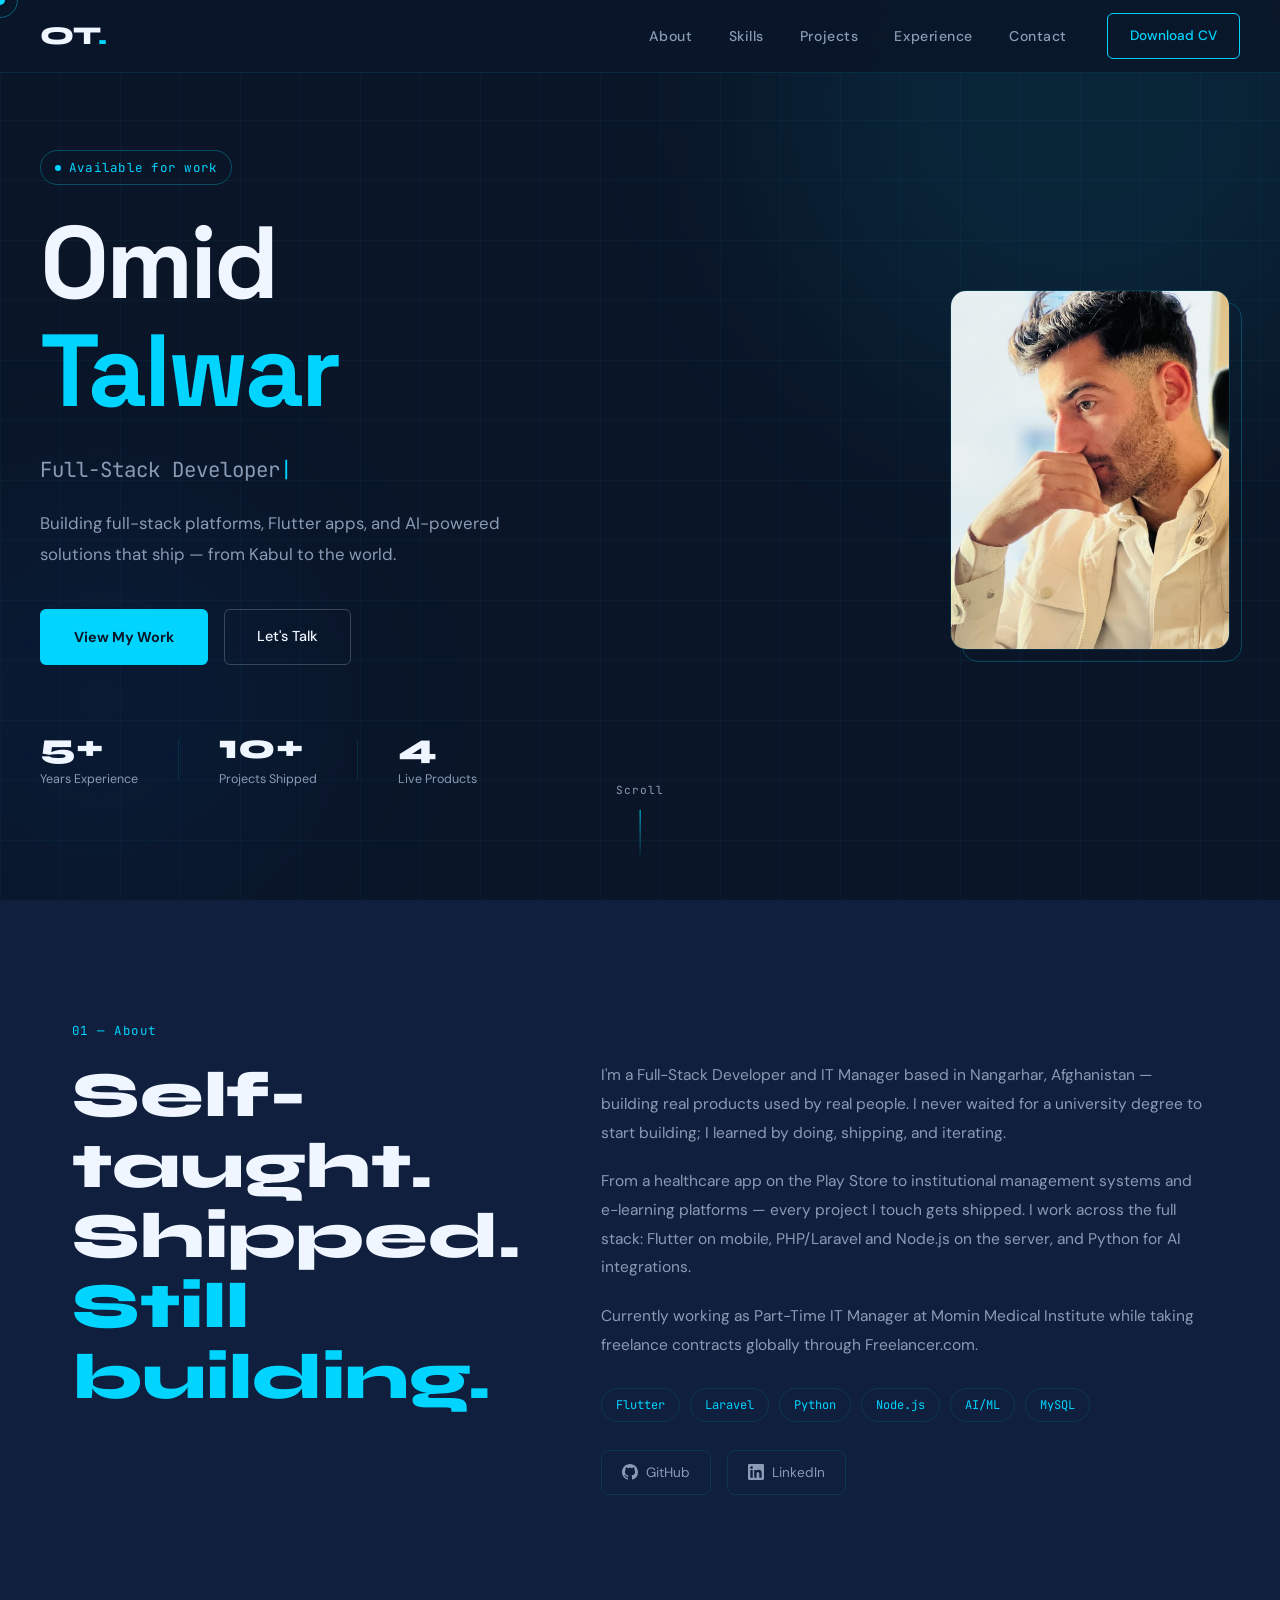
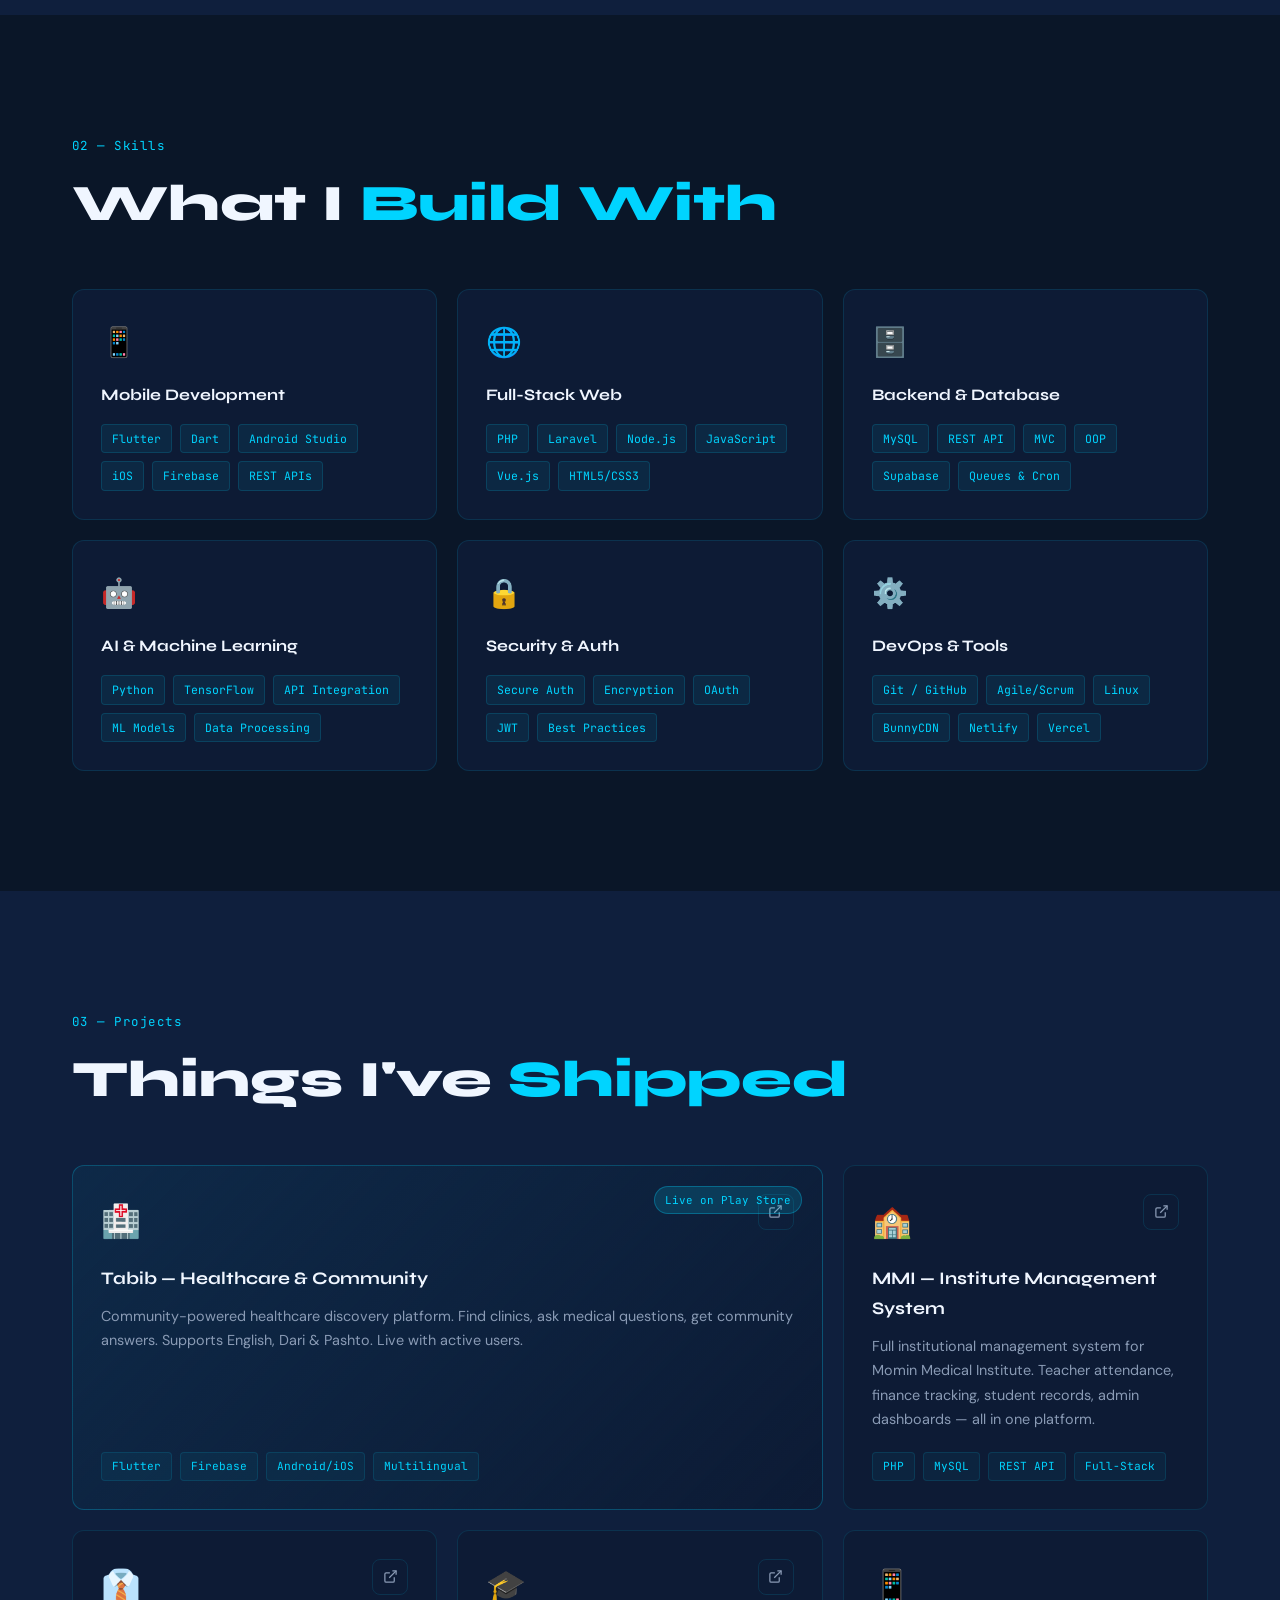
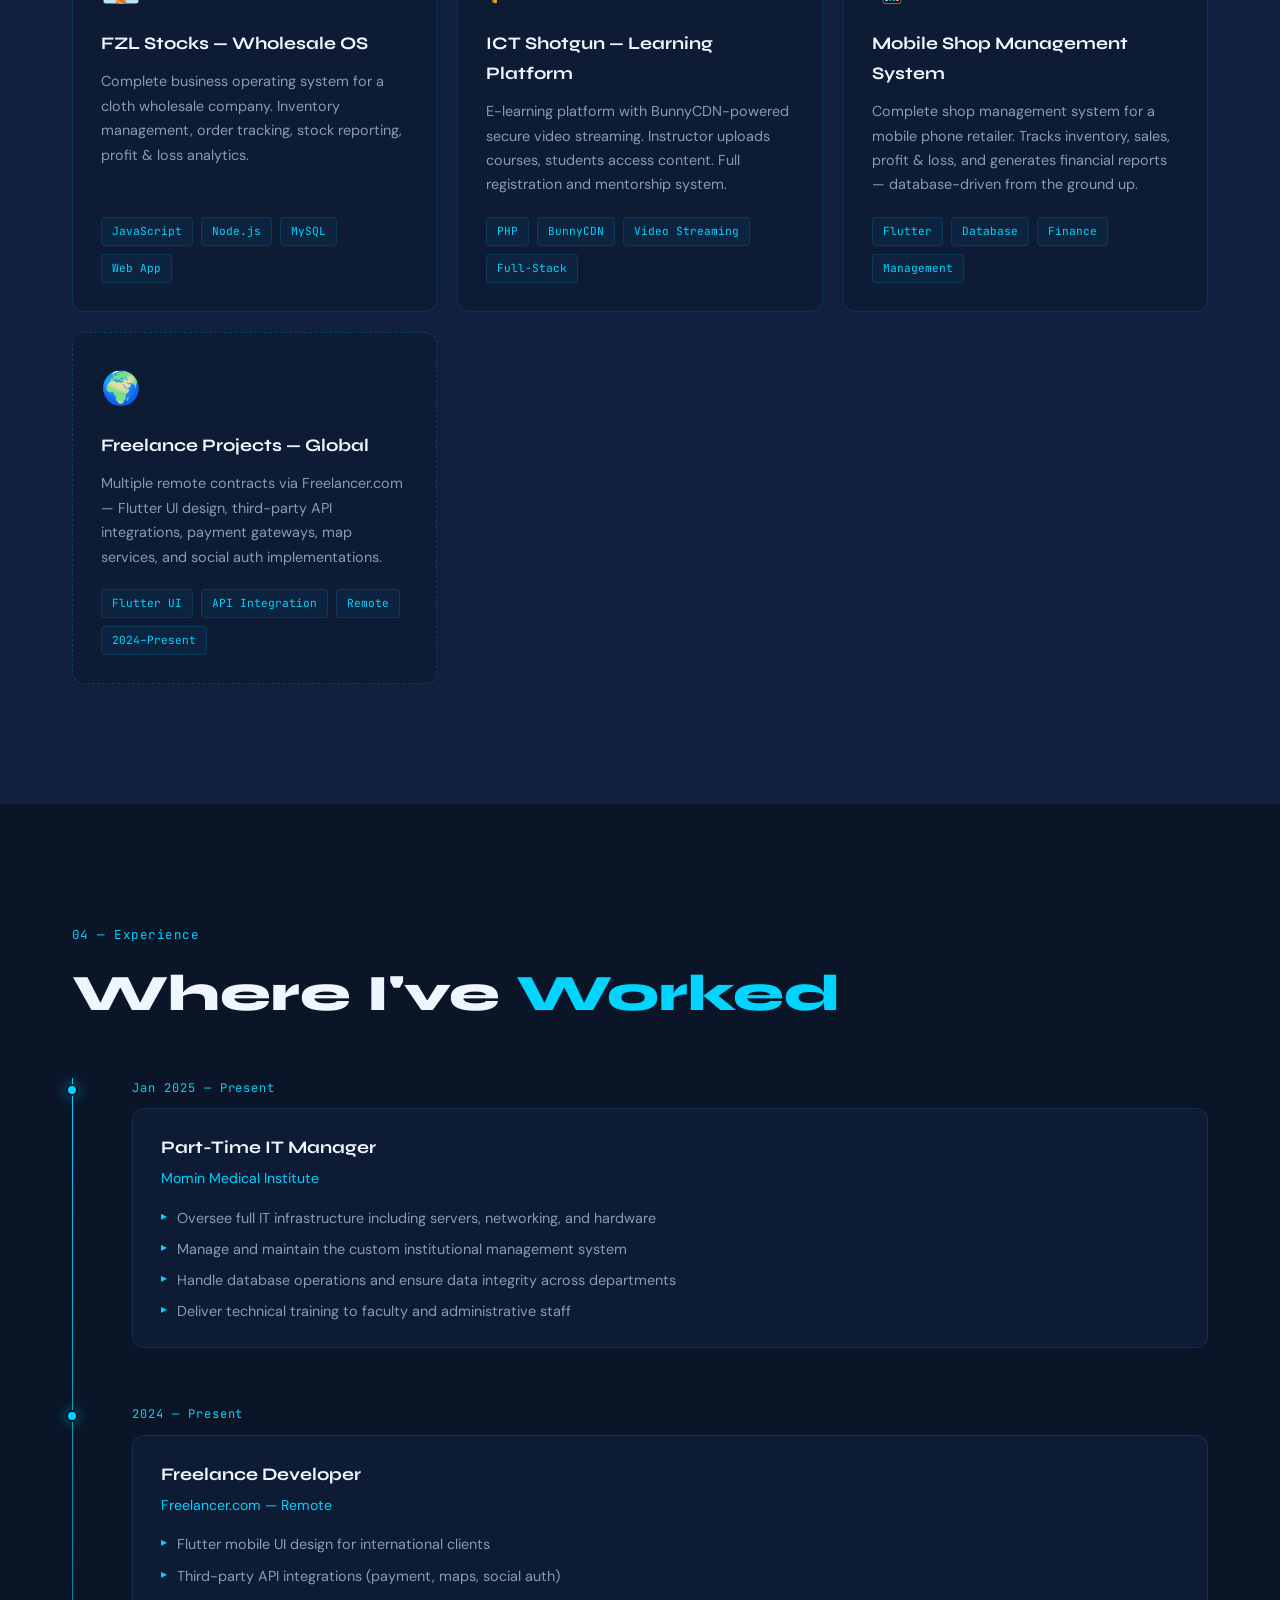
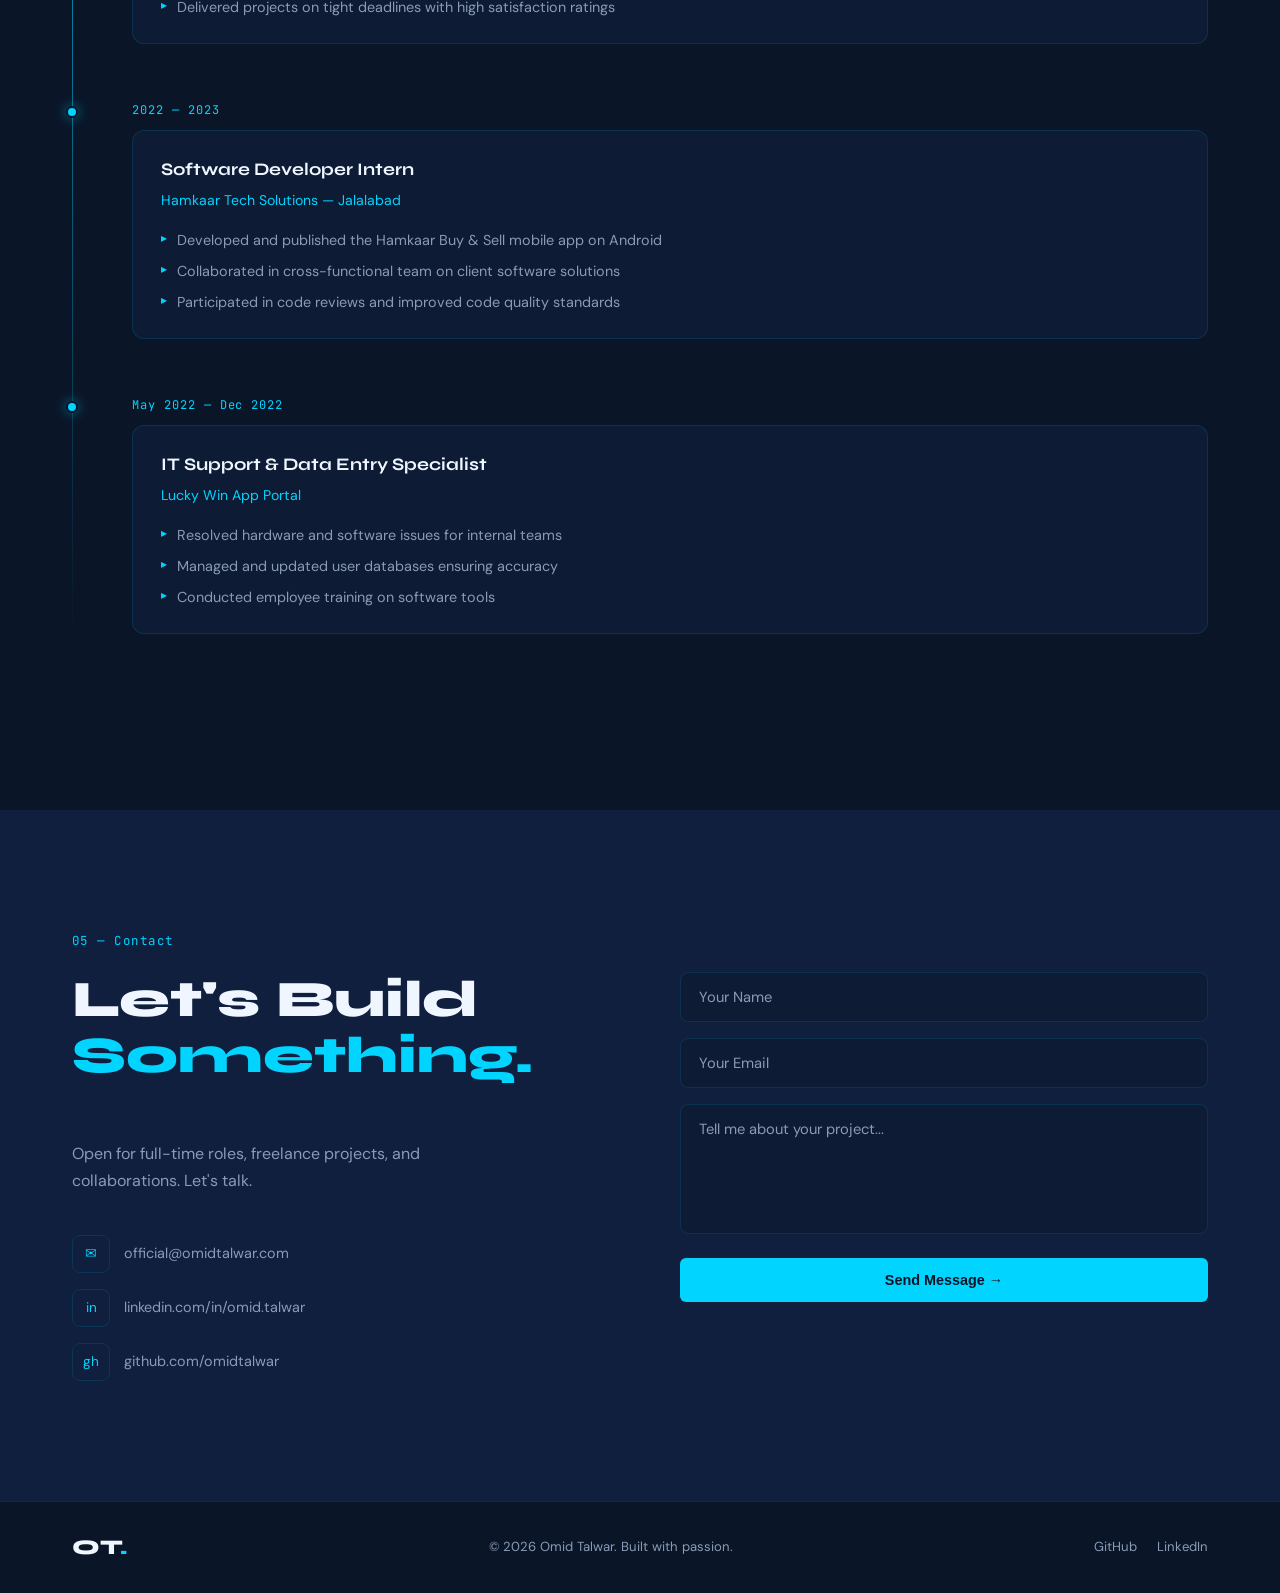
==== index.html @ aadbc729 "name" ====
<!DOCTYPE html>
<html lang="en">
<head>
  <meta charset="UTF-8" />
  <meta name="viewport" content="width=device-width, initial-scale=1.0" />
  <title>Omid Talwar — Full-Stack Developer & AI Engineer</title>
  <meta name="description" content="Omid Talwar — Full-Stack Developer, Flutter Engineer & AI specialist building real products that solve real problems." />
  <link rel="stylesheet" href="style.css" />
  <link rel="preconnect" href="https://fonts.googleapis.com" />
  <link rel="preconnect" href="https://fonts.gstatic.com" crossorigin />
  <link href="https://fonts.googleapis.com/css2?family=Space+Grotesk:wght@400;500;600;700&family=Syne:wght@400;600;700;800&family=DM+Sans:ital,wght@0,300;0,400;0,500;1,300&family=JetBrains+Mono:wght@400;500&display=block" rel="stylesheet" />
</head>
<body>

  <!-- CURSOR -->
  <div class="cursor" id="cursor"></div>
  <div class="cursor-trail" id="cursorTrail"></div>

  <!-- NAV -->
  <nav id="nav">
    <div class="nav-inner">
      <a href="#" class="nav-logo">OT<span>.</span></a>
      <ul class="nav-links">
        <li><a href="#about">About</a></li>
        <li><a href="#skills">Skills</a></li>
        <li><a href="#projects">Projects</a></li>
        <li><a href="#experience">Experience</a></li>
        <li><a href="#contact">Contact</a></li>
      </ul>
      <a href="assets/Omid_Talwar_CV.pdf" download class="nav-cta">Download CV</a>
      <button class="hamburger" id="hamburger" aria-label="Menu">
        <span></span><span></span><span></span>
      </button>
    </div>
    <div class="mobile-menu" id="mobileMenu">
      <a href="#about">About</a>
      <a href="#skills">Skills</a>
      <a href="#projects">Projects</a>
      <a href="#experience">Experience</a>
      <a href="#contact">Contact</a>
      <a href="assets/Omid_Talwar_CV.pdf" download class="mobile-cta">Download CV</a>
    </div>
  </nav>

  <!-- HERO -->
  <section class="hero" id="home">
    <div class="hero-bg">
      <div class="grid-lines"></div>
      <div class="glow glow-1"></div>
      <div class="glow glow-2"></div>
    </div>
    <div class="hero-content">
      <div class="hero-text">
        <div class="hero-tag reveal">Available for work</div>
        <h1 class="hero-name reveal">
          <span class="line">Omid</span>
          <span class="line accent-line">Talwar</span>
        </h1>
        <p class="hero-role reveal">
          <span class="typed" id="typed"></span><span class="cursor-blink">|</span>
        </p>
        <p class="hero-desc reveal">
          Building full-stack platforms, Flutter apps, and AI-powered solutions that ship — from Kabul to the world.
        </p>
        <div class="hero-actions reveal">
          <a href="#projects" class="btn-primary">View My Work</a>
          <a href="#contact" class="btn-ghost">Let's Talk</a>
        </div>
        <div class="hero-stats reveal">
          <div class="stat">
            <span class="stat-num">5+</span>
            <span class="stat-label">Years Experience</span>
          </div>
          <div class="stat-divider"></div>
          <div class="stat">
            <span class="stat-num">10+</span>
            <span class="stat-label">Projects Shipped</span>
          </div>
          <div class="stat-divider"></div>
          <div class="stat">
            <span class="stat-num">4</span>
            <span class="stat-label">Live Products</span>
          </div>
        </div>
      </div>
      <div class="hero-visual reveal">
        <div class="hero-photo-wrap">
          <img src="omid.png" alt="Omid Talwar" class="hero-photo" />
          <div class="hero-photo-deco"></div>
        </div>
      </div>
    </div>
    <div class="hero-scroll">
      <span>Scroll</span>
      <div class="scroll-line"></div>
    </div>
  </section>

  <!-- ABOUT -->
  <section class="about section" id="about">
    <div class="container">
      <div class="section-label">01 — About</div>
      <div class="about-grid">
        <div class="about-left">
          <h2 class="section-title">Self-taught.<br>Shipped.<br><span class="accent">Still building.</span></h2>
        </div>
        <div class="about-right">
          <p class="about-text">
            I'm a Full-Stack Developer and IT Manager based in Nangarhar, Afghanistan — building real products used by real people. I never waited for a university degree to start building; I learned by doing, shipping, and iterating.
          </p>
          <p class="about-text">
            From a healthcare app on the Play Store to institutional management systems and e-learning platforms — every project I touch gets shipped. I work across the full stack: Flutter on mobile, PHP/Laravel and Node.js on the server, and Python for AI integrations.
          </p>
          <p class="about-text">
            Currently working as Part-Time IT Manager at Momin Medical Institute while taking freelance contracts globally through Freelancer.com.
          </p>
          <div class="about-tags">
            <span>Flutter</span><span>Laravel</span><span>Python</span>
            <span>Node.js</span><span>AI/ML</span><span>MySQL</span>
          </div>
          <div class="about-links">
            <a href="https://github.com/omidtalwar" target="_blank" class="about-link">
              <svg viewBox="0 0 24 24" fill="currentColor"><path d="M12 0C5.37 0 0 5.37 0 12c0 5.31 3.435 9.795 8.205 11.385.6.105.825-.255.825-.57 0-.285-.015-1.23-.015-2.235-3.015.555-3.795-.735-4.035-1.41-.135-.345-.72-1.41-1.23-1.695-.42-.225-1.02-.78-.015-.795.945-.015 1.62.87 1.845 1.23 1.08 1.815 2.805 1.305 3.495.99.105-.78.42-1.305.765-1.605-2.67-.3-5.46-1.335-5.46-5.925 0-1.305.465-2.385 1.23-3.225-.12-.3-.54-1.53.12-3.18 0 0 1.005-.315 3.3 1.23.96-.27 1.98-.405 3-.405s2.04.135 3 .405c2.295-1.56 3.3-1.23 3.3-1.23.66 1.65.24 2.88.12 3.18.765.84 1.23 1.905 1.23 3.225 0 4.605-2.805 5.625-5.475 5.925.435.375.81 1.095.81 2.22 0 1.605-.015 2.895-.015 3.3 0 .315.225.69.825.57A12.02 12.02 0 0 0 24 12c0-6.63-5.37-12-12-12z"/></svg>
              GitHub
            </a>
            <a href="https://linkedin.com/in/omid.talwar" target="_blank" class="about-link">
              <svg viewBox="0 0 24 24" fill="currentColor"><path d="M20.447 20.452h-3.554v-5.569c0-1.328-.027-3.037-1.852-3.037-1.853 0-2.136 1.445-2.136 2.939v5.667H9.351V9h3.414v1.561h.046c.477-.9 1.637-1.85 3.37-1.85 3.601 0 4.267 2.37 4.267 5.455v6.286zM5.337 7.433a2.062 2.062 0 0 1-2.063-2.065 2.064 2.064 0 1 1 2.063 2.065zm1.782 13.019H3.555V9h3.564v11.452zM22.225 0H1.771C.792 0 0 .774 0 1.729v20.542C0 23.227.792 24 1.771 24h20.451C23.2 24 24 23.227 24 22.271V1.729C24 .774 23.2 0 22.222 0h.003z"/></svg>
              LinkedIn
            </a>
          </div>
        </div>
      </div>
    </div>
  </section>

  <!-- SKILLS -->
  <section class="skills section" id="skills">
    <div class="container">
      <div class="section-label">02 — Skills</div>
      <h2 class="section-title">What I <span class="accent">Build With</span></h2>
      <div class="skills-grid">

        <div class="skill-card reveal-card">
          <div class="skill-card-icon">📱</div>
          <h3>Mobile Development</h3>
          <div class="skill-tags">
            <span>Flutter</span><span>Dart</span><span>Android Studio</span>
            <span>iOS</span><span>Firebase</span><span>REST APIs</span>
          </div>
        </div>

        <div class="skill-card reveal-card">
          <div class="skill-card-icon">🌐</div>
          <h3>Full-Stack Web</h3>
          <div class="skill-tags">
            <span>PHP</span><span>Laravel</span><span>Node.js</span>
            <span>JavaScript</span><span>Vue.js</span><span>HTML5/CSS3</span>
          </div>
        </div>

        <div class="skill-card reveal-card">
          <div class="skill-card-icon">🗄️</div>
          <h3>Backend & Database</h3>
          <div class="skill-tags">
            <span>MySQL</span><span>REST API</span><span>MVC</span>
            <span>OOP</span><span>Supabase</span><span>Queues & Cron</span>
          </div>
        </div>

        <div class="skill-card reveal-card">
          <div class="skill-card-icon">🤖</div>
          <h3>AI & Machine Learning</h3>
          <div class="skill-tags">
            <span>Python</span><span>TensorFlow</span><span>API Integration</span>
            <span>ML Models</span><span>Data Processing</span>
          </div>
        </div>

        <div class="skill-card reveal-card">
          <div class="skill-card-icon">🔒</div>
          <h3>Security & Auth</h3>
          <div class="skill-tags">
            <span>Secure Auth</span><span>Encryption</span><span>OAuth</span>
            <span>JWT</span><span>Best Practices</span>
          </div>
        </div>

        <div class="skill-card reveal-card">
          <div class="skill-card-icon">⚙️</div>
          <h3>DevOps & Tools</h3>
          <div class="skill-tags">
            <span>Git / GitHub</span><span>Agile/Scrum</span><span>Linux</span>
            <span>BunnyCDN</span><span>Netlify</span><span>Vercel</span>
          </div>
        </div>

      </div>
    </div>
  </section>

  <!-- PROJECTS -->
  <section class="projects section" id="projects">
    <div class="container">
      <div class="section-label">03 — Projects</div>
      <h2 class="section-title">Things I've <span class="accent">Shipped</span></h2>
      <div class="projects-grid">

        <div class="project-card featured reveal-card">
          <div class="project-badge">Live on Play Store</div>
          <div class="project-top">
            <div class="project-icon">🏥</div>
            <div class="project-links">
              <a href="https://play.google.com/store/apps/details?id=tabib.app.af" target="_blank" title="View on Play Store">
                <svg viewBox="0 0 24 24" fill="none" stroke="currentColor" stroke-width="2"><path d="M18 13v6a2 2 0 0 1-2 2H5a2 2 0 0 1-2-2V8a2 2 0 0 1 2-2h6"/><polyline points="15 3 21 3 21 9"/><line x1="10" y1="14" x2="21" y2="3"/></svg>
              </a>
            </div>
          </div>
          <h3>Tabib — Healthcare & Community</h3>
          <p>Community-powered healthcare discovery platform. Find clinics, ask medical questions, get community answers. Supports English, Dari & Pashto. Live with active users.</p>
          <div class="project-tech">
            <span>Flutter</span><span>Firebase</span><span>Android/iOS</span><span>Multilingual</span>
          </div>
        </div>

        <div class="project-card reveal-card">
          <div class="project-top">
            <div class="project-icon">🏫</div>
            <div class="project-links">
              <a href="https://www.mmi-af.org" target="_blank" title="View Project">
                <svg viewBox="0 0 24 24" fill="none" stroke="currentColor" stroke-width="2"><path d="M18 13v6a2 2 0 0 1-2 2H5a2 2 0 0 1-2-2V8a2 2 0 0 1 2-2h6"/><polyline points="15 3 21 3 21 9"/><line x1="10" y1="14" x2="21" y2="3"/></svg>
              </a>
            </div>
          </div>
          <h3>MMI — Institute Management System</h3>
          <p>Full institutional management system for Momin Medical Institute. Teacher attendance, finance tracking, student records, admin dashboards — all in one platform.</p>
          <div class="project-tech">
            <span>PHP</span><span>MySQL</span><span>REST API</span><span>Full-Stack</span>
          </div>
        </div>

        <div class="project-card reveal-card">
          <div class="project-top">
            <div class="project-icon">👔</div>
            <div class="project-links">
              <a href="https://fzlstocks.shop" target="_blank" title="View Project">
                <svg viewBox="0 0 24 24" fill="none" stroke="currentColor" stroke-width="2"><path d="M18 13v6a2 2 0 0 1-2 2H5a2 2 0 0 1-2-2V8a2 2 0 0 1 2-2h6"/><polyline points="15 3 21 3 21 9"/><line x1="10" y1="14" x2="21" y2="3"/></svg>
              </a>
            </div>
          </div>
          <h3>FZL Stocks — Wholesale OS</h3>
          <p>Complete business operating system for a cloth wholesale company. Inventory management, order tracking, stock reporting, profit & loss analytics.</p>
          <div class="project-tech">
            <span>JavaScript</span><span>Node.js</span><span>MySQL</span><span>Web App</span>
          </div>
        </div>

        <div class="project-card reveal-card">
          <div class="project-top">
            <div class="project-icon">🎓</div>
            <div class="project-links">
              <a href="https://ictshotgun.com" target="_blank" title="View Project">
                <svg viewBox="0 0 24 24" fill="none" stroke="currentColor" stroke-width="2"><path d="M18 13v6a2 2 0 0 1-2 2H5a2 2 0 0 1-2-2V8a2 2 0 0 1 2-2h6"/><polyline points="15 3 21 3 21 9"/><line x1="10" y1="14" x2="21" y2="3"/></svg>
              </a>
            </div>
          </div>
          <h3>ICT Shotgun — Learning Platform</h3>
          <p>E-learning platform with BunnyCDN-powered secure video streaming. Instructor uploads courses, students access content. Full registration and mentorship system.</p>
          <div class="project-tech">
            <span>PHP</span><span>BunnyCDN</span><span>Video Streaming</span><span>Full-Stack</span>
          </div>
        </div>

        <div class="project-card reveal-card">
          <div class="project-top">
            <div class="project-icon">📱</div>
            <div class="project-links"></div>
          </div>
          <h3>Mobile Shop Management System</h3>
          <p>Complete shop management system for a mobile phone retailer. Tracks inventory, sales, profit & loss, and generates financial reports — database-driven from the ground up.</p>
          <div class="project-tech">
            <span>Flutter</span><span>Database</span><span>Finance</span><span>Management</span>
          </div>
        </div>

        <div class="project-card freelance-card reveal-card">
          <div class="project-top">
            <div class="project-icon">🌍</div>
          </div>
          <h3>Freelance Projects — Global</h3>
          <p>Multiple remote contracts via Freelancer.com — Flutter UI design, third-party API integrations, payment gateways, map services, and social auth implementations.</p>
          <div class="project-tech">
            <span>Flutter UI</span><span>API Integration</span><span>Remote</span><span>2024–Present</span>
          </div>
        </div>

      </div>
    </div>
  </section>

  <!-- EXPERIENCE -->
  <section class="experience section" id="experience">
    <div class="container">
      <div class="section-label">04 — Experience</div>
      <h2 class="section-title">Where I've <span class="accent">Worked</span></h2>
      <div class="timeline">

        <div class="timeline-item reveal-card">
          <div class="timeline-dot"></div>
          <div class="timeline-date">Jan 2025 — Present</div>
          <div class="timeline-content">
            <h3>Part-Time IT Manager</h3>
            <h4>Momin Medical Institute</h4>
            <ul>
              <li>Oversee full IT infrastructure including servers, networking, and hardware</li>
              <li>Manage and maintain the custom institutional management system</li>
              <li>Handle database operations and ensure data integrity across departments</li>
              <li>Deliver technical training to faculty and administrative staff</li>
            </ul>
          </div>
        </div>

        <div class="timeline-item reveal-card">
          <div class="timeline-dot"></div>
          <div class="timeline-date">2024 — Present</div>
          <div class="timeline-content">
            <h3>Freelance Developer</h3>
            <h4>Freelancer.com — Remote</h4>
            <ul>
              <li>Flutter mobile UI design for international clients</li>
              <li>Third-party API integrations (payment, maps, social auth)</li>
              <li>Delivered projects on tight deadlines with high satisfaction ratings</li>
            </ul>
          </div>
        </div>

        <div class="timeline-item reveal-card">
          <div class="timeline-dot"></div>
          <div class="timeline-date">2022 — 2023</div>
          <div class="timeline-content">
            <h3>Software Developer Intern</h3>
            <h4>Hamkaar Tech Solutions — Jalalabad</h4>
            <ul>
              <li>Developed and published the Hamkaar Buy & Sell mobile app on Android</li>
              <li>Collaborated in cross-functional team on client software solutions</li>
              <li>Participated in code reviews and improved code quality standards</li>
            </ul>
          </div>
        </div>

        <div class="timeline-item reveal-card">
          <div class="timeline-dot"></div>
          <div class="timeline-date">May 2022 — Dec 2022</div>
          <div class="timeline-content">
            <h3>IT Support & Data Entry Specialist</h3>
            <h4>Lucky Win App Portal</h4>
            <ul>
              <li>Resolved hardware and software issues for internal teams</li>
              <li>Managed and updated user databases ensuring accuracy</li>
              <li>Conducted employee training on software tools</li>
            </ul>
          </div>
        </div>

      </div>
    </div>
  </section>

  <!-- CONTACT -->
  <section class="contact section" id="contact">
    <div class="container">
      <div class="section-label">05 — Contact</div>
      <div class="contact-inner">
        <div class="contact-left">
          <h2 class="section-title">Let's Build<br><span class="accent">Something.</span></h2>
          <p class="contact-desc">Open for full-time roles, freelance projects, and collaborations. Let's talk.</p>
          <div class="contact-details">
            <a href="mailto:official@omidtalwar.com" class="contact-item">
              <span class="contact-icon">✉</span>
              official@omidtalwar.com
            </a>
            <a href="https://linkedin.com/in/omid.talwar" target="_blank" class="contact-item">
              <span class="contact-icon">in</span>
              linkedin.com/in/omid.talwar
            </a>
            <a href="https://github.com/omidtalwar" target="_blank" class="contact-item">
              <span class="contact-icon">gh</span>
              github.com/omidtalwar
            </a>
          </div>
        </div>
        <div class="contact-right">
          <form class="contact-form" id="contactForm">
            <div class="form-group">
              <input type="text" id="name" placeholder="Your Name" required />
            </div>
            <div class="form-group">
              <input type="email" id="email" placeholder="Your Email" required />
            </div>
            <div class="form-group">
              <textarea id="message" rows="5" placeholder="Tell me about your project..." required></textarea>
            </div>
            <button type="submit" class="btn-primary full-width">Send Message →</button>
          </form>
        </div>
      </div>
    </div>
  </section>

  <!-- FOOTER -->
  <footer class="footer">
    <div class="container">
      <div class="footer-inner">
        <span class="footer-logo">OT<span>.</span></span>
        <span class="footer-copy">© 2026 Omid Talwar. Built with passion.</span>
        <div class="footer-socials">
          <a href="https://github.com/omidtalwar" target="_blank">GitHub</a>
          <a href="https://linkedin.com/in/omid.talwar" target="_blank">LinkedIn</a>
        </div>
      </div>
    </div>
  </footer>

  <script src="script.js"></script>
</body>
</html>
---- style.css ----
/* ── RESET & VARIABLES ─────────────────────────────────────────────────────── */
*, *::before, *::after { box-sizing: border-box; margin: 0; padding: 0; }

:root {
  --navy:    #0A1628;
  --navy2:   #0F1F3D;
  --accent:  #00D4FF;
  --accent2: #0099CC;
  --white:   #F0F6FF;
  --gray:    #8A9BB5;
  --card:    #0D1B35;
  --border:  rgba(0, 212, 255, 0.12);
  --font-display: 'Syne', sans-serif;
  --font-body:    'DM Sans', sans-serif;
  --font-mono:    'JetBrains Mono', monospace;
  --transition:   0.35s cubic-bezier(0.4, 0, 0.2, 1);
}

html { scroll-behavior: smooth; }

body {
  background: var(--navy);
  color: var(--white);
  font-family: var(--font-body);
  font-size: 16px;
  line-height: 1.7;
  overflow-x: hidden;
  cursor: none;
}

a { text-decoration: none; color: inherit; }
ul { list-style: none; }
img { display: block; max-width: 100%; }

/* ── SCROLLBAR ─────────────────────────────────────────────────────────────── */
::-webkit-scrollbar { width: 4px; }
::-webkit-scrollbar-track { background: var(--navy); }
::-webkit-scrollbar-thumb { background: var(--accent); border-radius: 4px; }

/* ── CURSOR ────────────────────────────────────────────────────────────────── */
.cursor {
  position: fixed; width: 10px; height: 10px;
  background: var(--accent); border-radius: 50%;
  pointer-events: none; z-index: 9999;
  transform: translate(-50%, -50%);
  transition: transform 0.1s, width 0.2s, height 0.2s;
  mix-blend-mode: screen;
}
.cursor-trail {
  position: fixed; width: 36px; height: 36px;
  border: 1px solid rgba(0,212,255,0.4); border-radius: 50%;
  pointer-events: none; z-index: 9998;
  transform: translate(-50%, -50%);
  transition: transform 0.18s ease, opacity 0.3s;
}
body:hover .cursor { opacity: 1; }

/* ── CONTAINER ─────────────────────────────────────────────────────────────── */
.container { max-width: 1200px; margin: 0 auto; padding: 0 32px; }

/* ── NAV ───────────────────────────────────────────────────────────────────── */
#nav {
  position: fixed; top: 0; left: 0; right: 0; z-index: 1000;
  padding: 0 32px;
  background: rgba(10, 22, 40, 0.85);
  backdrop-filter: blur(16px);
  border-bottom: 1px solid var(--border);
  transition: var(--transition);
}
.nav-inner {
  max-width: 1200px; margin: 0 auto;
  display: flex; align-items: center; gap: 40px;
  height: 72px;
}
.nav-logo {
  font-family: var(--font-display);
  font-size: 1.6rem; font-weight: 800;
  color: var(--white);
  margin-right: auto;
}
.nav-logo span { color: var(--accent); }
.nav-links { display: flex; gap: 36px; }
.nav-links a {
  font-size: 0.88rem; font-weight: 500; letter-spacing: 0.04em;
  color: var(--gray);
  transition: color var(--transition);
  position: relative;
}
.nav-links a::after {
  content: ''; position: absolute; bottom: -4px; left: 0;
  width: 0; height: 1px; background: var(--accent);
  transition: width var(--transition);
}
.nav-links a:hover { color: var(--white); }
.nav-links a:hover::after { width: 100%; }
.nav-cta {
  padding: 10px 22px;
  border: 1px solid var(--accent);
  border-radius: 6px;
  font-size: 0.85rem; font-weight: 500;
  color: var(--accent);
  transition: var(--transition);
  white-space: nowrap;
}
.nav-cta:hover { background: var(--accent); color: var(--navy); }
.hamburger { display: none; flex-direction: column; gap: 5px; background: none; border: none; cursor: pointer; padding: 4px; }
.hamburger span { display: block; width: 24px; height: 2px; background: var(--white); border-radius: 2px; transition: var(--transition); }
.mobile-menu {
  display: none; flex-direction: column; gap: 0;
  border-top: 1px solid var(--border);
  padding: 16px 0;
}
.mobile-menu a {
  padding: 12px 0; font-size: 1rem; color: var(--gray);
  border-bottom: 1px solid var(--border);
  transition: color var(--transition);
}
.mobile-menu a:hover { color: var(--accent); }
.mobile-cta {
  margin-top: 12px; padding: 12px 0;
  color: var(--accent) !important; font-weight: 600;
  border-bottom: none !important;
}
.mobile-menu.open { display: flex; }

/* ── SECTION BASE ──────────────────────────────────────────────────────────── */
.section { padding: 120px 0; }
.section-label {
  font-family: var(--font-mono); font-size: 0.78rem;
  color: var(--accent); letter-spacing: 0.12em;
  margin-bottom: 20px;
}
.section-title {
  font-family: var(--font-display);
  font-size: clamp(2rem, 5vw, 3.2rem);
  font-weight: 800; line-height: 1.1;
  margin-bottom: 56px;
}
.accent { color: var(--accent); }

/* ── HERO ──────────────────────────────────────────────────────────────────── */
.hero {
  min-height: 100vh;
  display: flex; align-items: center;
  position: relative; overflow: hidden;
  padding: 100px 32px 60px;
}
.hero-bg {
  position: absolute; inset: 0; z-index: 0;
}
.grid-lines {
  position: absolute; inset: 0;
  background-image:
    linear-gradient(rgba(0,212,255,0.04) 1px, transparent 1px),
    linear-gradient(90deg, rgba(0,212,255,0.04) 1px, transparent 1px);
  background-size: 60px 60px;
}
.glow {
  position: absolute; border-radius: 50%;
  filter: blur(100px); pointer-events: none;
}
.glow-1 {
  width: 600px; height: 600px;
  background: rgba(0, 212, 255, 0.08);
  top: -200px; right: -100px;
  animation: float 8s ease-in-out infinite;
}
.glow-2 {
  width: 400px; height: 400px;
  background: rgba(0, 100, 255, 0.06);
  bottom: 0; left: -100px;
  animation: float 10s ease-in-out infinite reverse;
}
@keyframes float {
  0%, 100% { transform: translateY(0px); }
  50% { transform: translateY(-30px); }
}
.hero-content {
  position: relative; z-index: 1;
  max-width: 1200px; margin: 0 auto; width: 100%;
  display: grid;
  grid-template-columns: 1fr 300px;
  gap: 80px;
  align-items: center;
}
.hero-visual {
  display: flex; justify-content: center; align-items: center;
}
.hero-photo-wrap {
  position: relative; display: inline-block;
}
.hero-photo {
  width: 280px; height: 360px;
  object-fit: cover; object-position: center top;
  border-radius: 16px;
  border: 1px solid var(--border);
  display: block;
}
.hero-photo-deco {
  position: absolute; bottom: -12px; right: -12px;
  width: 100%; height: 100%;
  border: 1px solid rgba(0,212,255,0.25);
  border-radius: 16px; z-index: -1;
}
.hero-tag {
  display: inline-flex; align-items: center; gap: 8px;
  font-family: var(--font-mono); font-size: 0.78rem;
  color: var(--accent); letter-spacing: 0.1em;
  margin-bottom: 24px;
  padding: 6px 14px;
  border: 1px solid rgba(0,212,255,0.3);
  border-radius: 100px;
}
.hero-tag::before {
  content: ''; width: 6px; height: 6px;
  background: var(--accent); border-radius: 50%;
  animation: pulse 2s ease-in-out infinite;
}
@keyframes pulse {
  0%, 100% { opacity: 1; transform: scale(1); }
  50% { opacity: 0.5; transform: scale(0.8); }
}
.hero-name {
  font-family: 'Space Grotesk', var(--font-display);
  font-size: clamp(3.8rem, 8vw, 7rem);
  font-weight: 700; line-height: 1.05;
  letter-spacing: -0.03em;
  margin-bottom: 28px;
}
.hero-name .line { display: block; }
.hero-name .accent-line { color: var(--accent); }
.hero-role {
  font-family: var(--font-mono);
  font-size: clamp(1rem, 2.5vw, 1.3rem);
  color: var(--gray); margin-bottom: 24px; height: 2rem;
}
.cursor-blink {
  color: var(--accent);
  animation: blink 1s step-end infinite;
}
@keyframes blink { 0%,100%{opacity:1;} 50%{opacity:0;} }
.hero-desc {
  font-size: 1.05rem; color: var(--gray);
  max-width: 520px; margin-bottom: 40px; line-height: 1.8;
}
.hero-actions { display: flex; gap: 16px; flex-wrap: wrap; margin-bottom: 64px; }
.btn-primary {
  padding: 14px 32px;
  background: var(--accent); color: var(--navy);
  font-weight: 700; font-size: 0.9rem;
  border-radius: 6px; border: 2px solid var(--accent);
  transition: var(--transition); display: inline-block;
}
.btn-primary:hover { background: transparent; color: var(--accent); }
.btn-ghost {
  padding: 14px 32px;
  background: transparent; color: var(--white);
  font-weight: 500; font-size: 0.9rem;
  border-radius: 6px; border: 1px solid rgba(255,255,255,0.2);
  transition: var(--transition); display: inline-block;
}
.btn-ghost:hover { border-color: var(--accent); color: var(--accent); }
.hero-stats { display: flex; align-items: center; gap: 40px; }
.stat { display: flex; flex-direction: column; }
.stat-num {
  font-family: var(--font-display);
  font-size: 2.2rem; font-weight: 800; color: var(--white);
  line-height: 1;
}
.stat-label { font-size: 0.78rem; color: var(--gray); margin-top: 4px; }
.stat-divider { width: 1px; height: 40px; background: var(--border); }
.hero-scroll {
  position: absolute; bottom: 40px; left: 50%;
  transform: translateX(-50%);
  display: flex; flex-direction: column; align-items: center; gap: 10px;
  font-family: var(--font-mono); font-size: 0.7rem;
  color: var(--gray); letter-spacing: 0.1em;
}
.scroll-line {
  width: 1px; height: 50px;
  background: linear-gradient(to bottom, var(--accent), transparent);
  animation: scrollDown 2s ease-in-out infinite;
}
@keyframes scrollDown {
  0% { transform: scaleY(0); transform-origin: top; }
  50% { transform: scaleY(1); transform-origin: top; }
  51% { transform: scaleY(1); transform-origin: bottom; }
  100% { transform: scaleY(0); transform-origin: bottom; }
}

/* ── REVEAL ANIMATIONS ─────────────────────────────────────────────────────── */
.reveal { opacity: 0; transform: translateY(30px); transition: opacity 0.7s ease, transform 0.7s ease; }
.reveal.visible { opacity: 1; transform: translateY(0); }
.reveal-card { opacity: 0; transform: translateY(20px); transition: opacity 0.6s ease, transform 0.6s ease; }
.reveal-card.visible { opacity: 1; transform: translateY(0); }

/* ── ABOUT ─────────────────────────────────────────────────────────────────── */
.about { background: var(--navy2); }
.about-grid {
  display: grid; grid-template-columns: 1fr 1.6fr; gap: 80px; align-items: start;
}
.about-left .section-title { margin-bottom: 32px; font-size: clamp(2.5rem, 5vw, 4rem); }
.about-img-wrap { position: relative; display: inline-block; }
.about-img-photo {
  width: 220px; height: 260px;
  object-fit: cover;
  object-position: center top;
  border: 1px solid var(--border);
  border-radius: 12px;
  display: block;
}
.about-img-deco {
  position: absolute; bottom: -12px; right: -12px;
  width: 100%; height: 100%;
  border: 1px solid rgba(0,212,255,0.2);
  border-radius: 12px; z-index: -1;
}
.about-text { color: var(--gray); margin-bottom: 20px; font-size: 0.97rem; line-height: 1.85; }
.about-tags {
  display: flex; flex-wrap: wrap; gap: 10px;
  margin: 28px 0;
}
.about-tags span {
  padding: 6px 14px;
  border: 1px solid var(--border);
  border-radius: 100px;
  font-family: var(--font-mono); font-size: 0.75rem;
  color: var(--accent);
}
.about-links { display: flex; gap: 16px; flex-wrap: wrap; }
.about-link {
  display: flex; align-items: center; gap: 8px;
  padding: 10px 20px;
  border: 1px solid var(--border); border-radius: 8px;
  font-size: 0.85rem; color: var(--gray);
  transition: var(--transition);
}
.about-link svg { width: 16px; height: 16px; }
.about-link:hover { border-color: var(--accent); color: var(--accent); }

/* ── SKILLS ────────────────────────────────────────────────────────────────── */
.skills-grid {
  display: grid; grid-template-columns: repeat(3, 1fr); gap: 20px;
}
.skill-card {
  background: var(--card);
  border: 1px solid var(--border);
  border-radius: 12px;
  padding: 28px;
  transition: var(--transition);
  position: relative; overflow: hidden;
}
.skill-card::before {
  content: ''; position: absolute;
  top: 0; left: 0; right: 0; height: 2px;
  background: linear-gradient(90deg, var(--accent), transparent);
  opacity: 0; transition: opacity var(--transition);
}
.skill-card:hover { border-color: rgba(0,212,255,0.3); transform: translateY(-4px); }
.skill-card:hover::before { opacity: 1; }
.skill-card-icon { font-size: 1.8rem; margin-bottom: 14px; }
.skill-card h3 {
  font-family: var(--font-display); font-size: 1rem;
  font-weight: 700; margin-bottom: 16px; color: var(--white);
}
.skill-tags { display: flex; flex-wrap: wrap; gap: 8px; }
.skill-tags span {
  padding: 4px 10px;
  background: rgba(0,212,255,0.07);
  border: 1px solid rgba(0,212,255,0.15);
  border-radius: 4px;
  font-family: var(--font-mono); font-size: 0.72rem;
  color: var(--accent);
}

/* ── PROJECTS ──────────────────────────────────────────────────────────────── */
.projects { background: var(--navy2); }
.projects-grid {
  display: grid; grid-template-columns: repeat(3, 1fr); gap: 20px;
}
.project-card {
  background: var(--card);
  border: 1px solid var(--border);
  border-radius: 12px; padding: 28px;
  transition: var(--transition); position: relative;
  display: flex; flex-direction: column;
}
.project-card:hover { border-color: rgba(0,212,255,0.35); transform: translateY(-5px); }
.featured {
  grid-column: span 2;
  background: linear-gradient(135deg, rgba(0,212,255,0.06), var(--card));
  border-color: rgba(0,212,255,0.25);
}
.project-badge {
  position: absolute; top: 20px; right: 20px;
  padding: 4px 10px;
  background: rgba(0,212,255,0.15); border: 1px solid rgba(0,212,255,0.3);
  border-radius: 100px;
  font-family: var(--font-mono); font-size: 0.68rem; color: var(--accent);
}
.project-top {
  display: flex; justify-content: space-between; align-items: flex-start;
  margin-bottom: 16px;
}
.project-icon { font-size: 2rem; }
.project-links a {
  display: inline-flex; align-items: center; justify-content: center;
  width: 36px; height: 36px;
  border: 1px solid var(--border); border-radius: 8px;
  color: var(--gray); transition: var(--transition);
}
.project-links a svg { width: 15px; height: 15px; }
.project-links a:hover { border-color: var(--accent); color: var(--accent); }
.project-card h3 {
  font-family: var(--font-display); font-size: 1.1rem;
  font-weight: 700; margin-bottom: 10px; color: var(--white);
}
.project-card p { font-size: 0.9rem; color: var(--gray); line-height: 1.7; flex: 1; margin-bottom: 20px; }
.project-tech { display: flex; flex-wrap: wrap; gap: 8px; margin-top: auto; }
.project-tech span {
  padding: 4px 10px;
  background: rgba(0,212,255,0.05);
  border: 1px solid rgba(0,212,255,0.12);
  border-radius: 4px;
  font-family: var(--font-mono); font-size: 0.7rem; color: var(--accent);
}
.freelance-card { border-style: dashed; border-color: rgba(0,212,255,0.2); }

/* ── EXPERIENCE ────────────────────────────────────────────────────────────── */
.timeline { position: relative; padding-left: 28px; }
.timeline::before {
  content: ''; position: absolute; left: 0; top: 0; bottom: 0;
  width: 1px; background: linear-gradient(to bottom, var(--accent), transparent);
}
.timeline-item {
  position: relative; margin-bottom: 56px;
  padding-left: 32px;
}
.timeline-dot {
  position: absolute; left: -34px; top: 6px;
  width: 12px; height: 12px;
  background: var(--accent); border-radius: 50%;
  border: 2px solid var(--navy);
  box-shadow: 0 0 12px rgba(0,212,255,0.5);
}
.timeline-date {
  font-family: var(--font-mono); font-size: 0.75rem;
  color: var(--accent); letter-spacing: 0.08em;
  margin-bottom: 10px;
}
.timeline-content {
  background: var(--card); border: 1px solid var(--border);
  border-radius: 12px; padding: 24px 28px;
  transition: var(--transition);
}
.timeline-content:hover { border-color: rgba(0,212,255,0.3); }
.timeline-content h3 {
  font-family: var(--font-display); font-size: 1.1rem;
  font-weight: 700; color: var(--white); margin-bottom: 4px;
}
.timeline-content h4 {
  font-size: 0.88rem; color: var(--accent);
  font-weight: 400; margin-bottom: 16px;
}
.timeline-content ul { display: flex; flex-direction: column; gap: 8px; }
.timeline-content li {
  font-size: 0.9rem; color: var(--gray);
  padding-left: 16px; position: relative; line-height: 1.6;
}
.timeline-content li::before {
  content: '▸'; position: absolute; left: 0;
  color: var(--accent); font-size: 0.75rem;
}

/* ── CONTACT ───────────────────────────────────────────────────────────────── */
.contact { background: var(--navy2); }
.contact-inner {
  display: grid; grid-template-columns: 1fr 1fr; gap: 80px; align-items: start;
}
.contact-desc { color: var(--gray); font-size: 1rem; margin-bottom: 40px; max-width: 360px; }
.contact-details { display: flex; flex-direction: column; gap: 16px; }
.contact-item {
  display: flex; align-items: center; gap: 14px;
  font-size: 0.9rem; color: var(--gray); transition: color var(--transition);
}
.contact-item:hover { color: var(--accent); }
.contact-icon {
  width: 38px; height: 38px;
  border: 1px solid var(--border); border-radius: 8px;
  display: flex; align-items: center; justify-content: center;
  font-size: 0.85rem; color: var(--accent); flex-shrink: 0;
}
.contact-form { display: flex; flex-direction: column; gap: 16px; }
.form-group input, .form-group textarea {
  width: 100%; padding: 14px 18px;
  background: var(--card); border: 1px solid var(--border);
  border-radius: 8px; color: var(--white);
  font-family: var(--font-body); font-size: 0.92rem;
  outline: none; transition: border-color var(--transition); resize: none;
}
.form-group input::placeholder, .form-group textarea::placeholder { color: var(--gray); }
.form-group input:focus, .form-group textarea:focus { border-color: var(--accent); }
.full-width { width: 100%; text-align: center; border: none; cursor: pointer; }

/* ── FOOTER ────────────────────────────────────────────────────────────────── */
.footer {
  padding: 28px 0;
  border-top: 1px solid var(--border);
}
.footer-inner {
  display: flex; align-items: center; justify-content: space-between; flex-wrap: wrap; gap: 16px;
}
.footer-logo {
  font-family: var(--font-display); font-size: 1.3rem;
  font-weight: 800; color: var(--white);
}
.footer-logo span { color: var(--accent); }
.footer-copy { font-size: 0.82rem; color: var(--gray); }
.footer-socials { display: flex; gap: 20px; }
.footer-socials a { font-size: 0.82rem; color: var(--gray); transition: color var(--transition); }
.footer-socials a:hover { color: var(--accent); }

/* ── RESPONSIVE ────────────────────────────────────────────────────────────── */
@media (max-width: 1024px) {
  .skills-grid { grid-template-columns: repeat(2, 1fr); }
  .projects-grid { grid-template-columns: repeat(2, 1fr); }
  .featured { grid-column: span 2; }
  .about-grid { grid-template-columns: 1fr; gap: 48px; }
  .about-left { display: flex; gap: 40px; align-items: flex-start; }
  .about-left .section-title { margin-bottom: 0; }
}

@media (max-width: 768px) {
  .nav-links, .nav-cta { display: none; }
  .hamburger { display: flex; }
  .section { padding: 80px 0; }
  .hero { padding: 100px 24px 60px; }
  .container { padding: 0 24px; }
  .skills-grid { grid-template-columns: 1fr; }
  .projects-grid { grid-template-columns: 1fr; }
  .featured { grid-column: span 1; }
  .contact-inner { grid-template-columns: 1fr; gap: 48px; }
  .hero-stats { gap: 24px; }
  .about-left { flex-direction: column; }
  .about-img-photo { width: 160px; height: 200px; }
  .hero-content { grid-template-columns: 1fr; gap: 48px; }
  .hero-visual { order: -1; }
  .hero-photo { width: 180px; height: 220px; }
}

@media (max-width: 480px) {
  .hero-actions { flex-direction: column; }
  .btn-primary, .btn-ghost { text-align: center; }
  .footer-inner { flex-direction: column; text-align: center; }
}
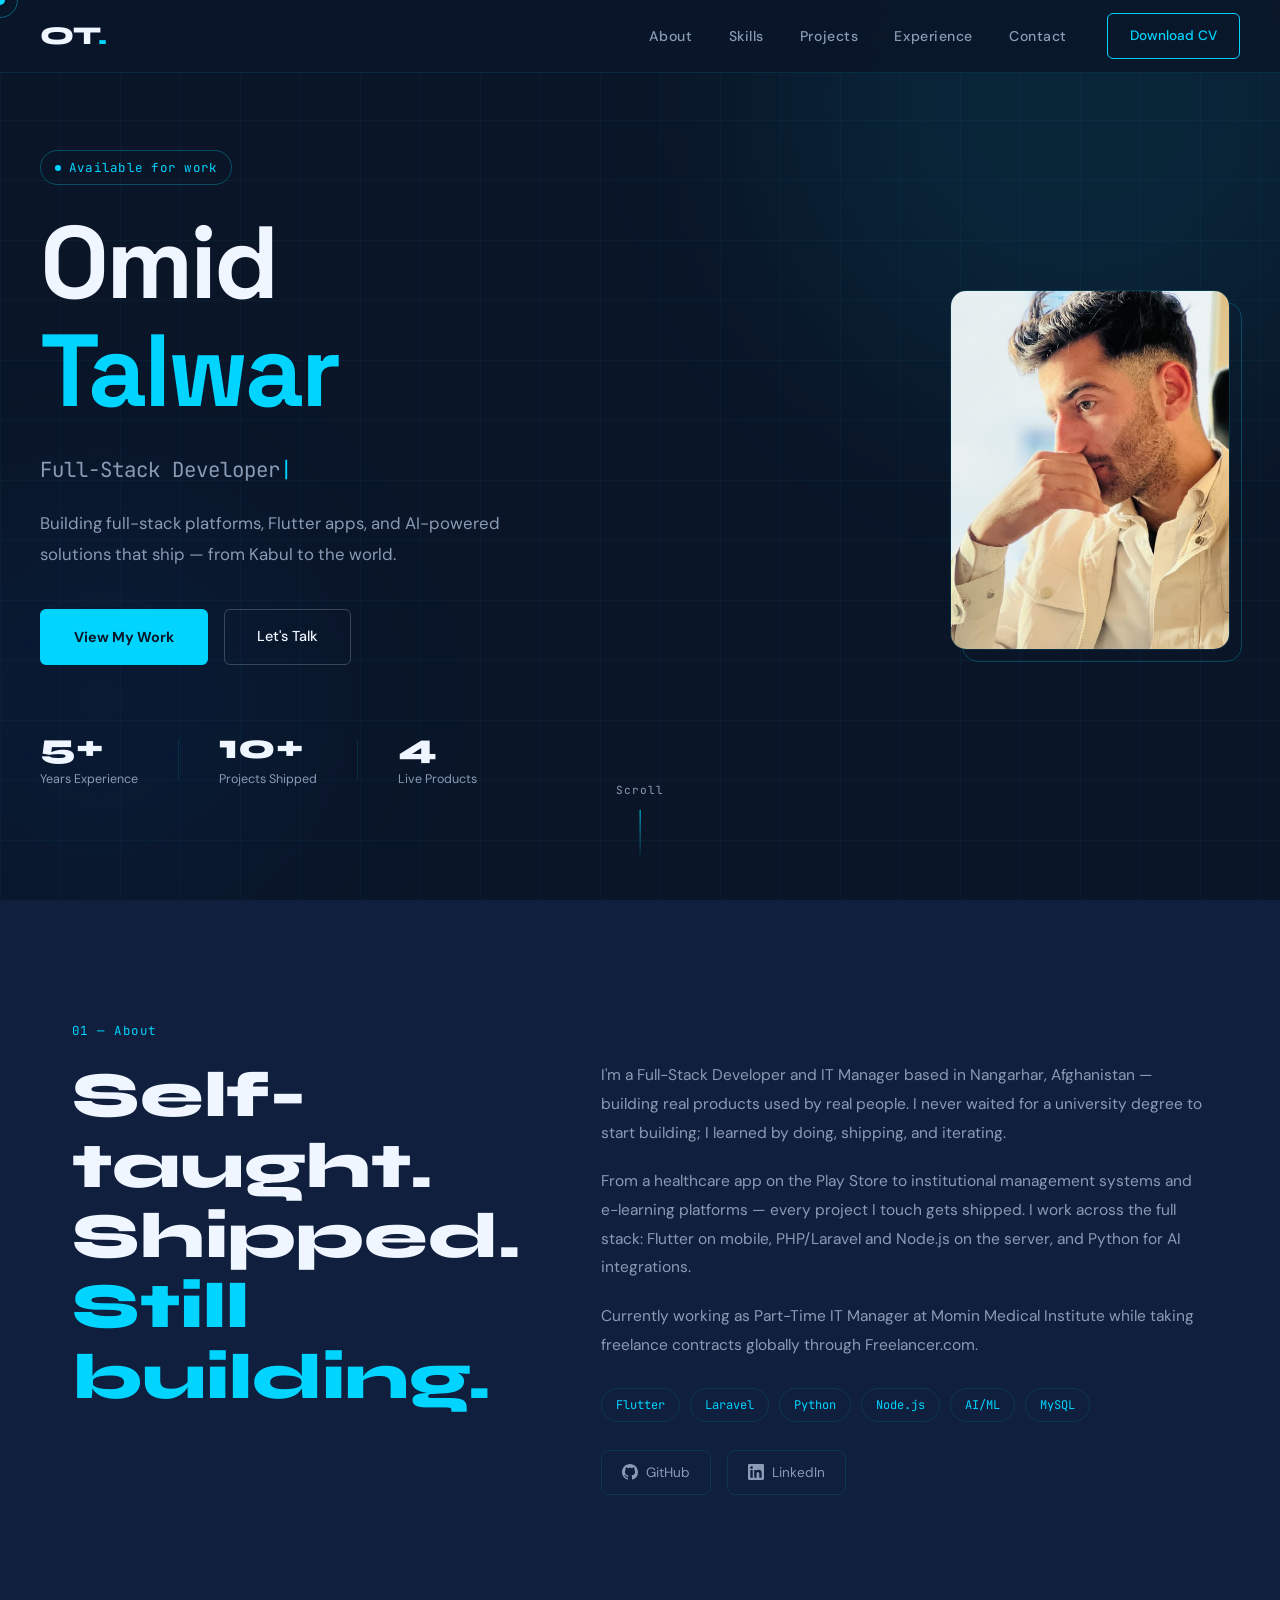
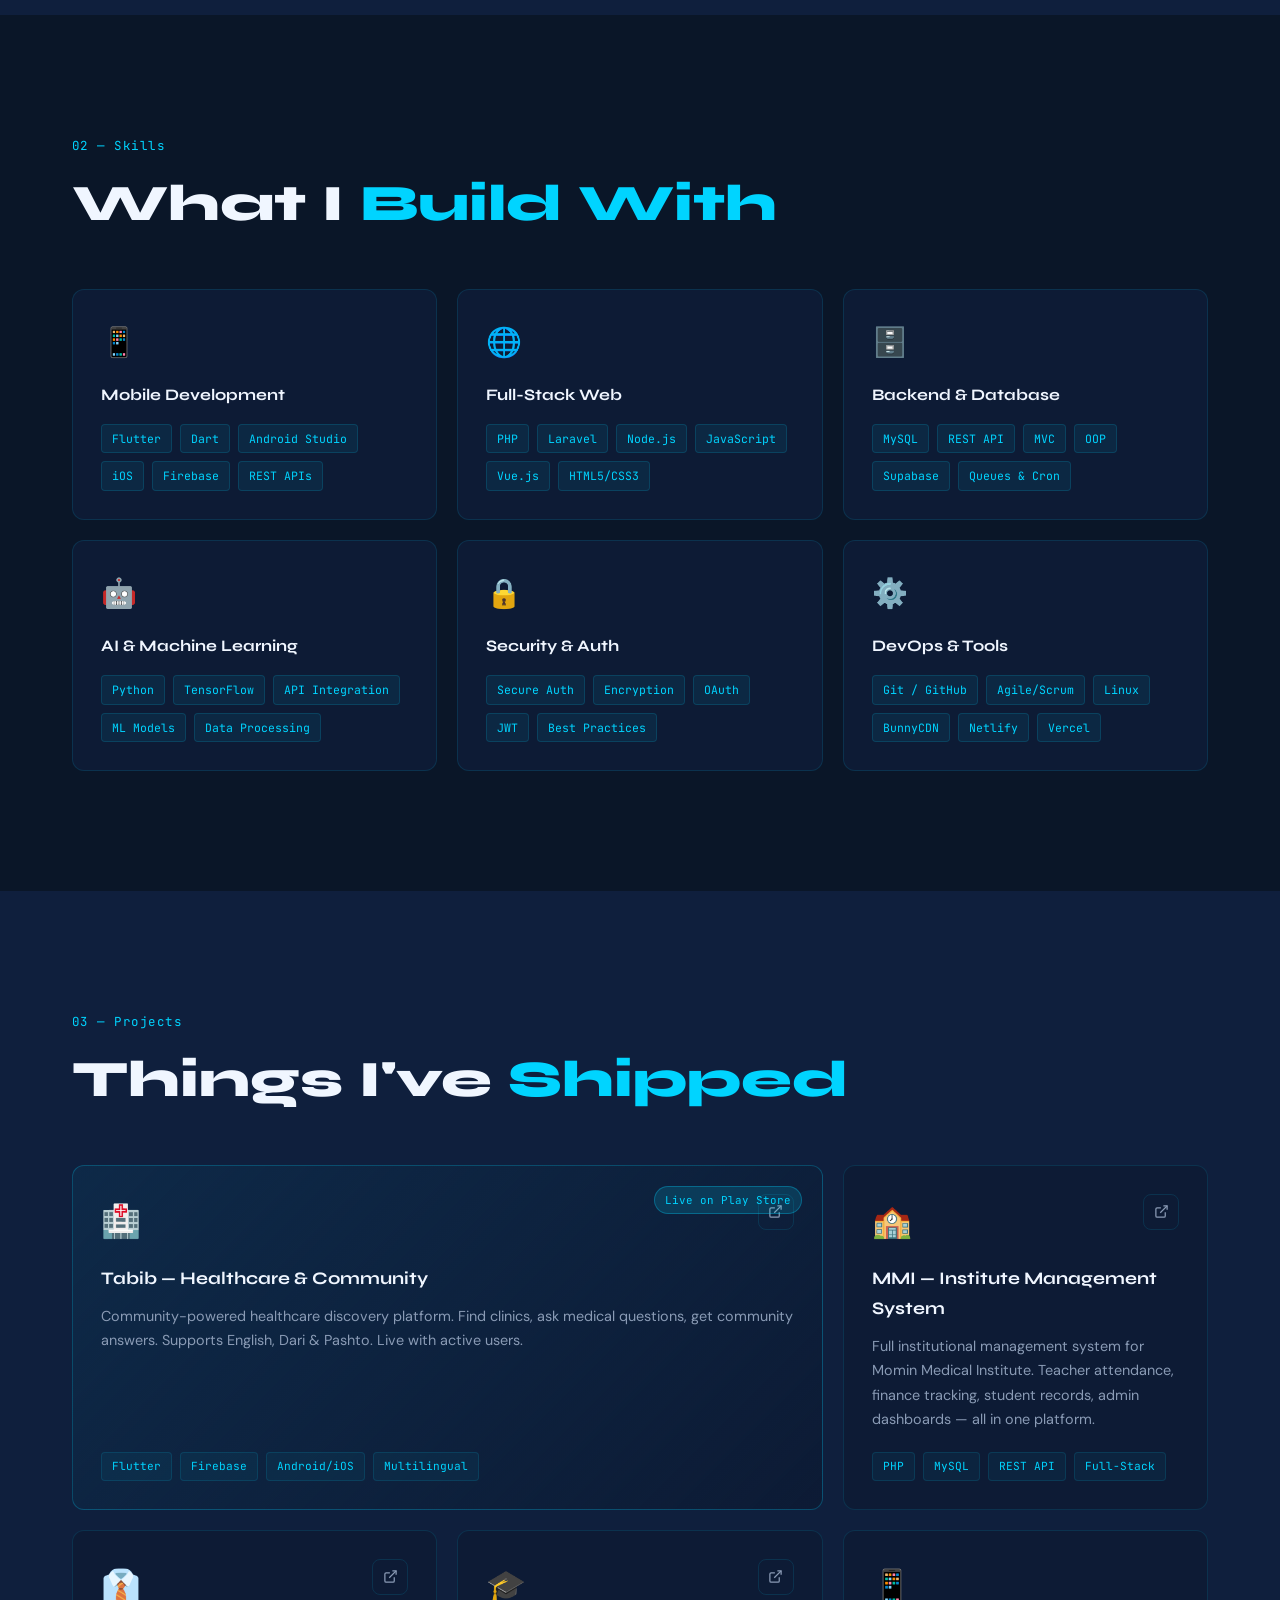
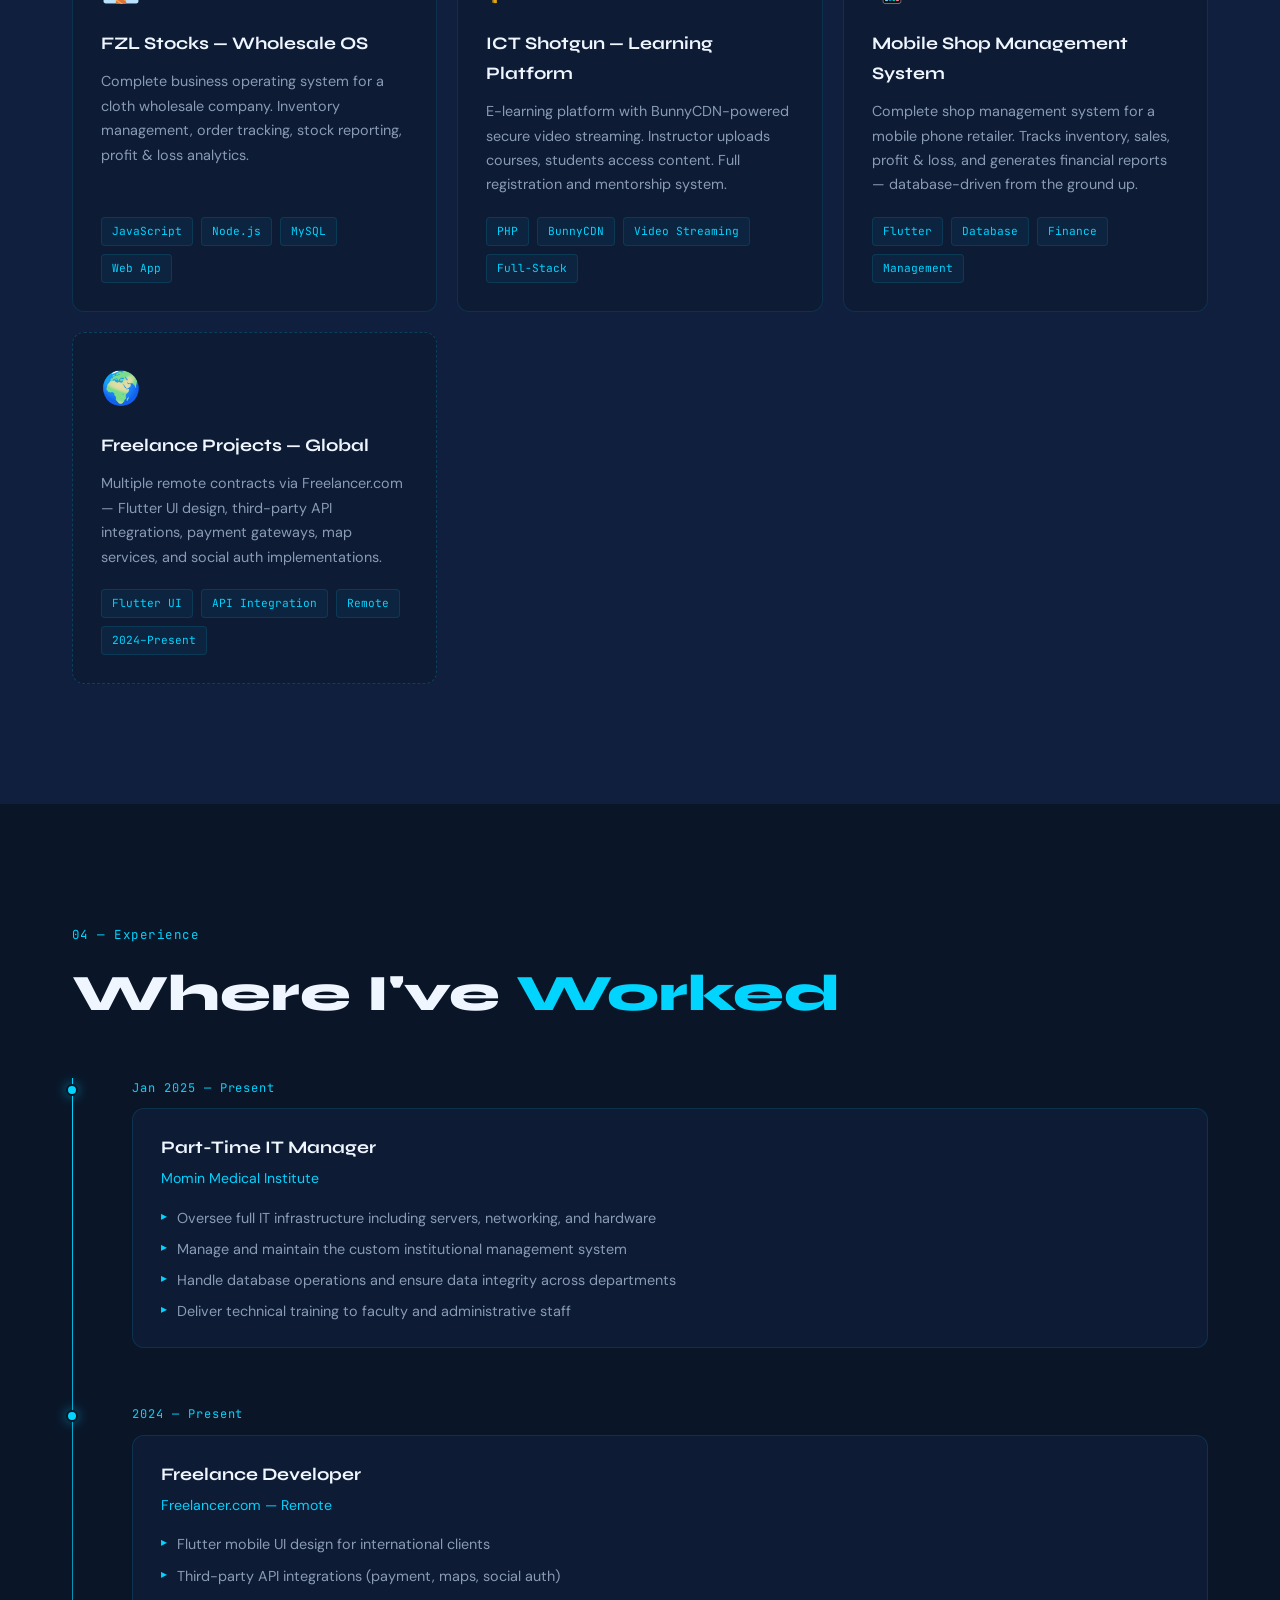
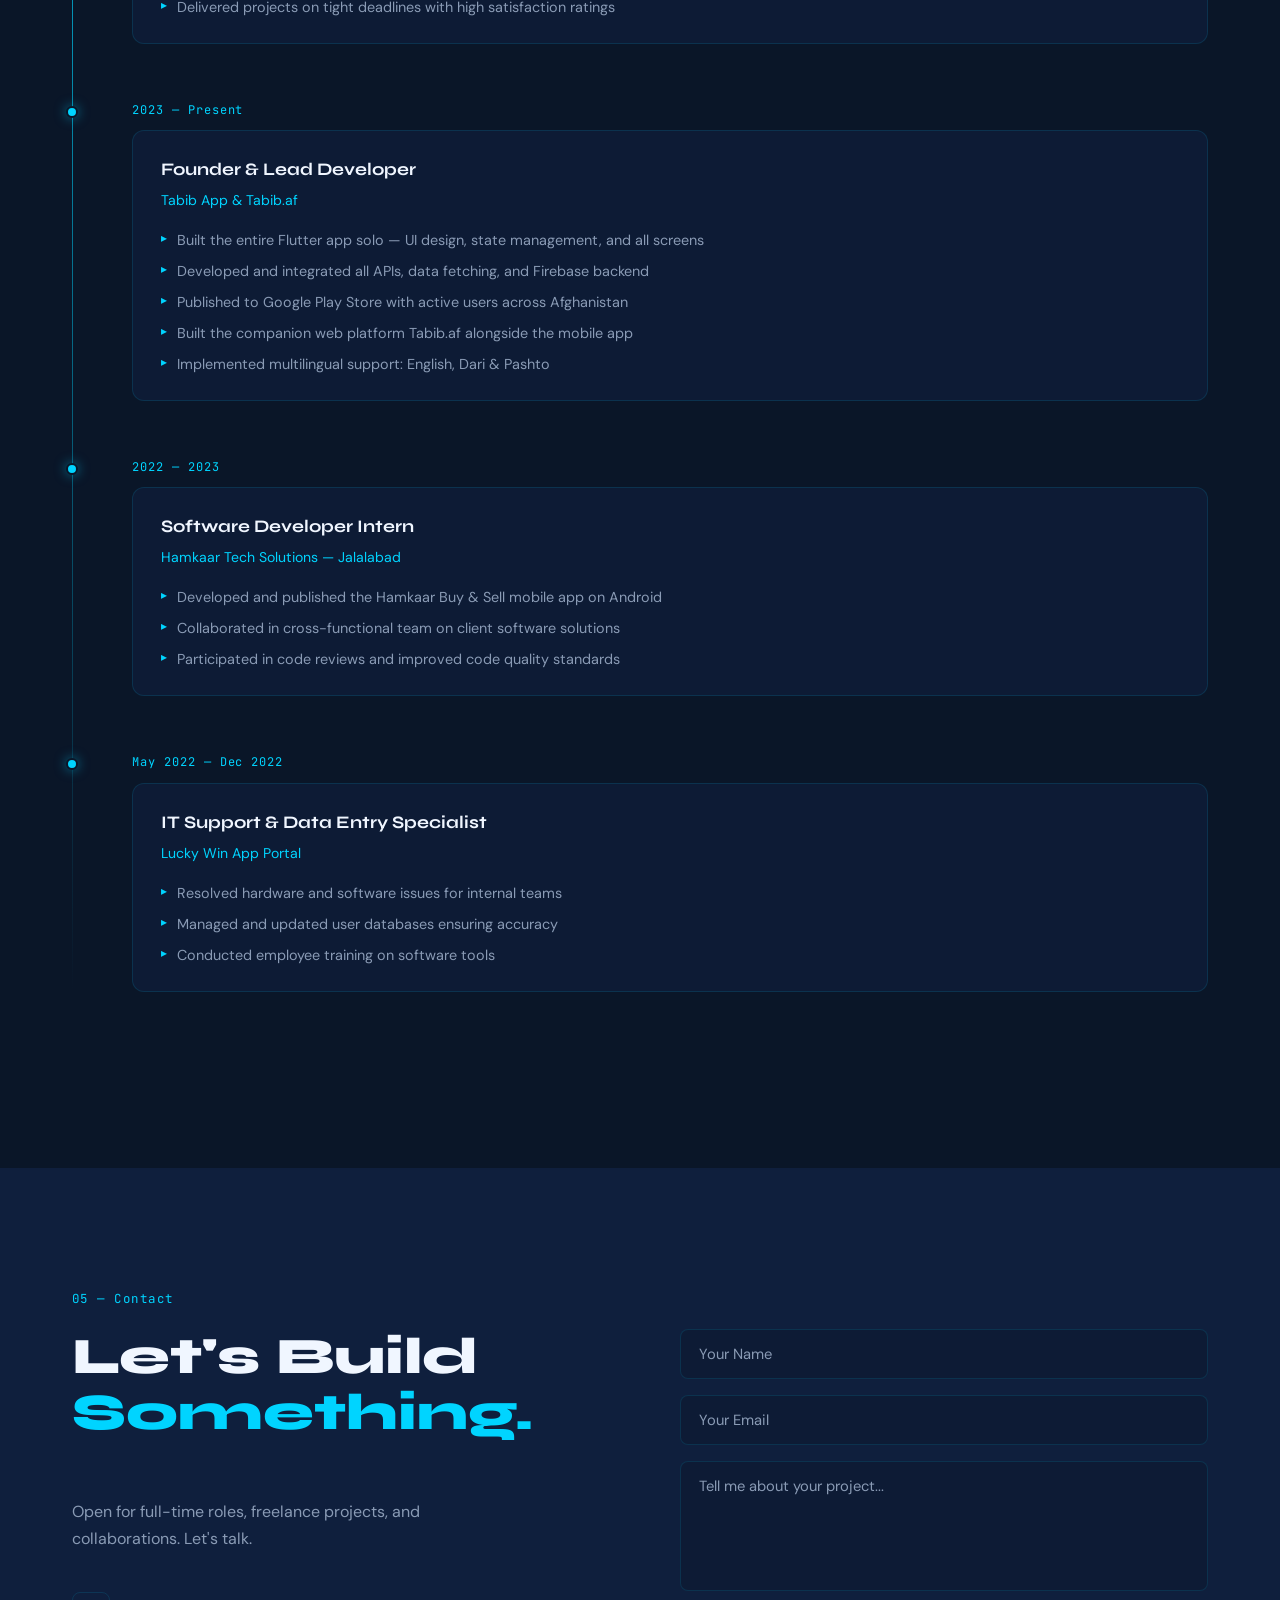
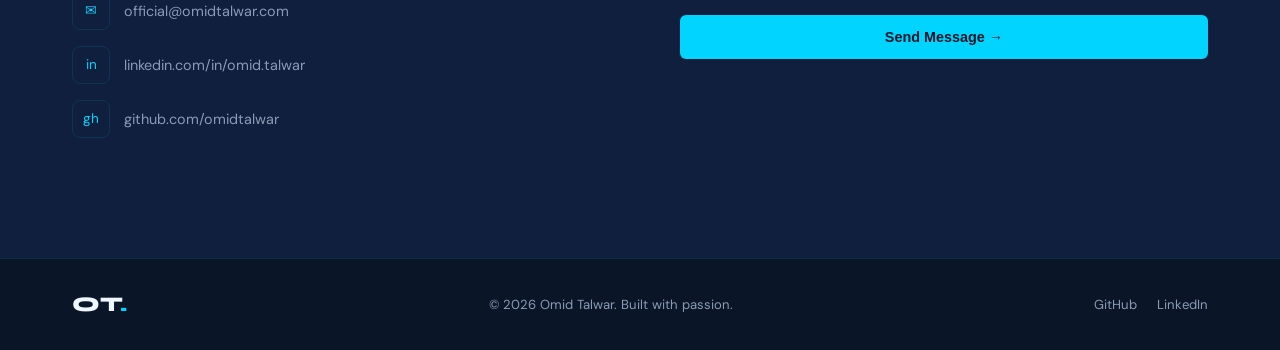
==== commit 69bebbc6: "name" ====
--- a/index.html
+++ b/index.html
@@ -6,6 +6,8 @@
   <title>Omid Talwar — Full-Stack Developer & AI Engineer</title>
   <meta name="description" content="Omid Talwar — Full-Stack Developer, Flutter Engineer & AI specialist building real products that solve real problems." />
   <link rel="stylesheet" href="style.css" />
+  <link rel="icon" type="image/png" href="omid.png" />
+  <link rel="apple-touch-icon" href="omid.png" />
   <link rel="preconnect" href="https://fonts.googleapis.com" />
   <link rel="preconnect" href="https://fonts.gstatic.com" crossorigin />
   <link href="https://fonts.googleapis.com/css2?family=Space+Grotesk:wght@400;500;600;700&family=Syne:wght@400;600;700;800&family=DM+Sans:ital,wght@0,300;0,400;0,500;1,300&family=JetBrains+Mono:wght@400;500&display=block" rel="stylesheet" />
@@ -329,6 +331,22 @@
               <li>Flutter mobile UI design for international clients</li>
               <li>Third-party API integrations (payment, maps, social auth)</li>
               <li>Delivered projects on tight deadlines with high satisfaction ratings</li>
+            </ul>
+          </div>
+        </div>
+
+        <div class="timeline-item reveal-card">
+          <div class="timeline-dot"></div>
+          <div class="timeline-date">2023 — Present</div>
+          <div class="timeline-content">
+            <h3>Founder & Lead Developer</h3>
+            <h4>Tabib App &amp; Tabib.af</h4>
+            <ul>
+              <li>Built the entire Flutter app solo — UI design, state management, and all screens</li>
+              <li>Developed and integrated all APIs, data fetching, and Firebase backend</li>
+              <li>Published to Google Play Store with active users across Afghanistan</li>
+              <li>Built the companion web platform Tabib.af alongside the mobile app</li>
+              <li>Implemented multilingual support: English, Dari &amp; Pashto</li>
             </ul>
           </div>
         </div>
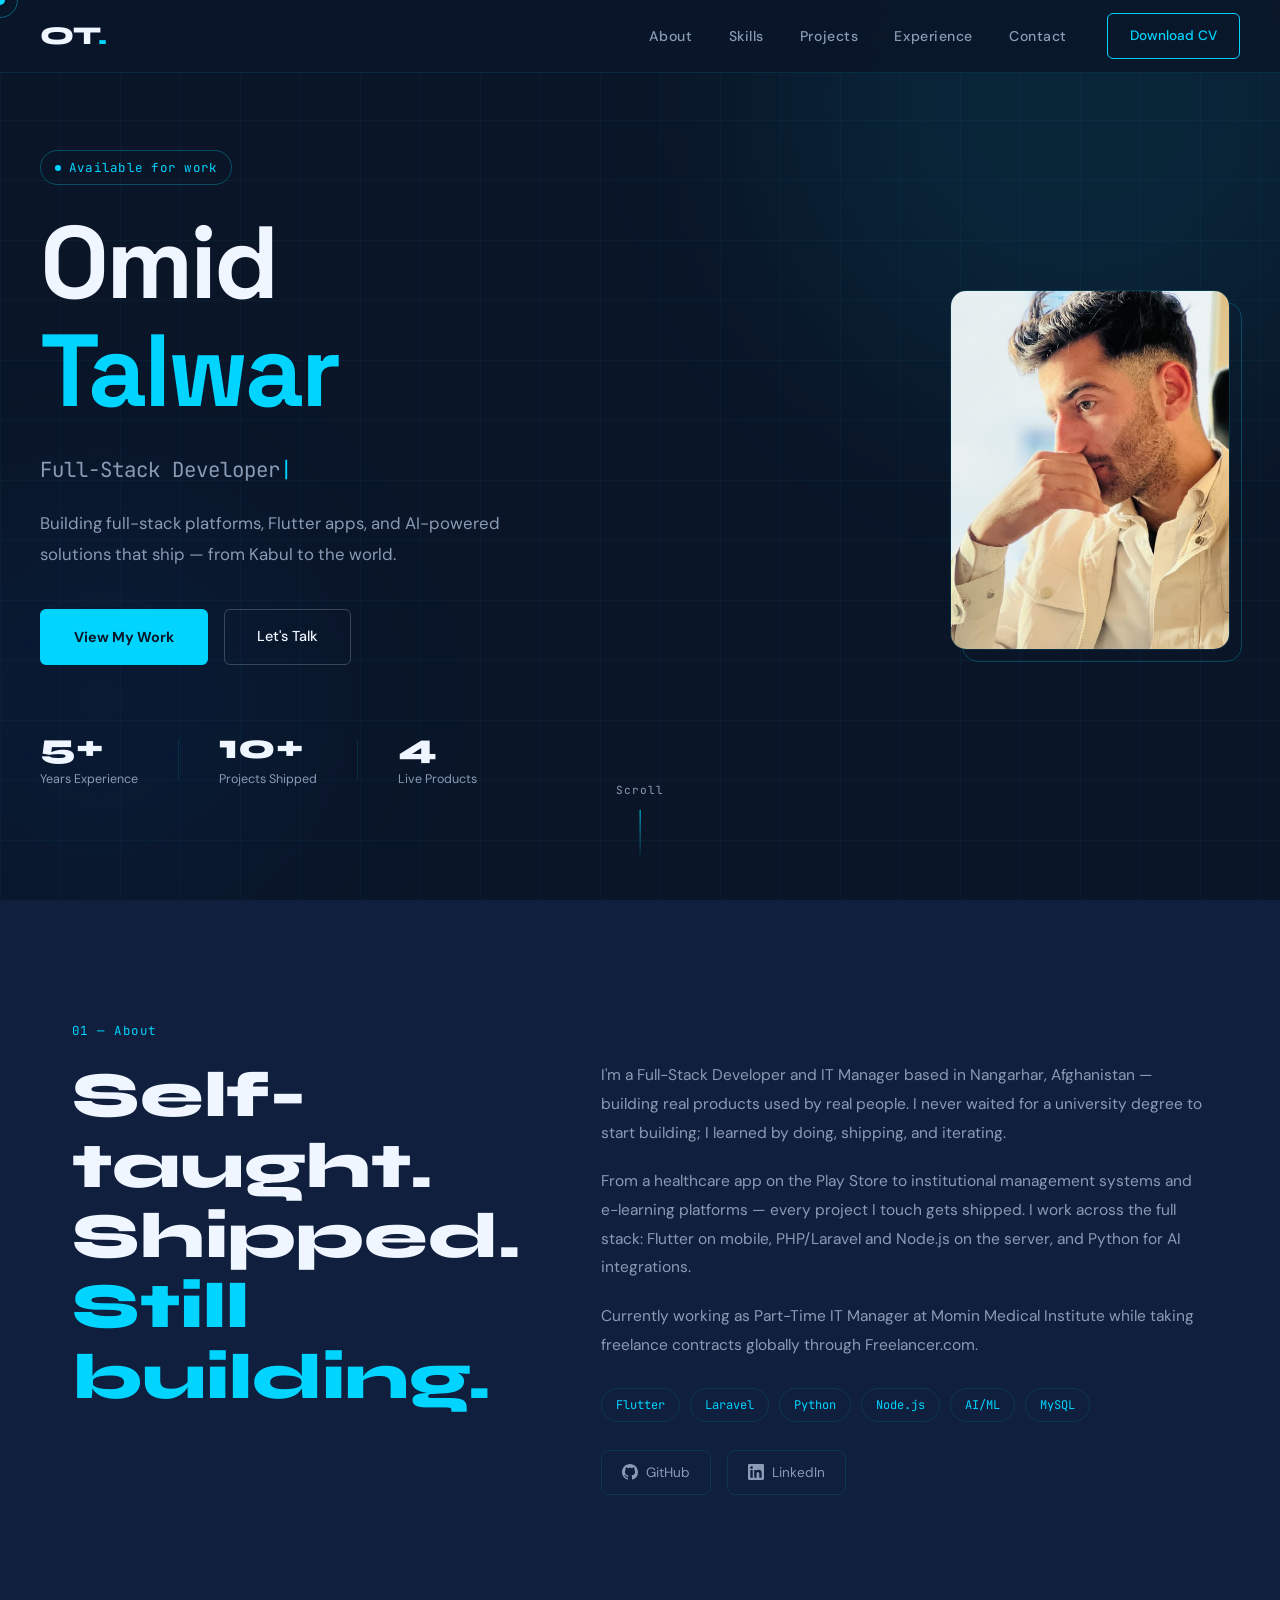
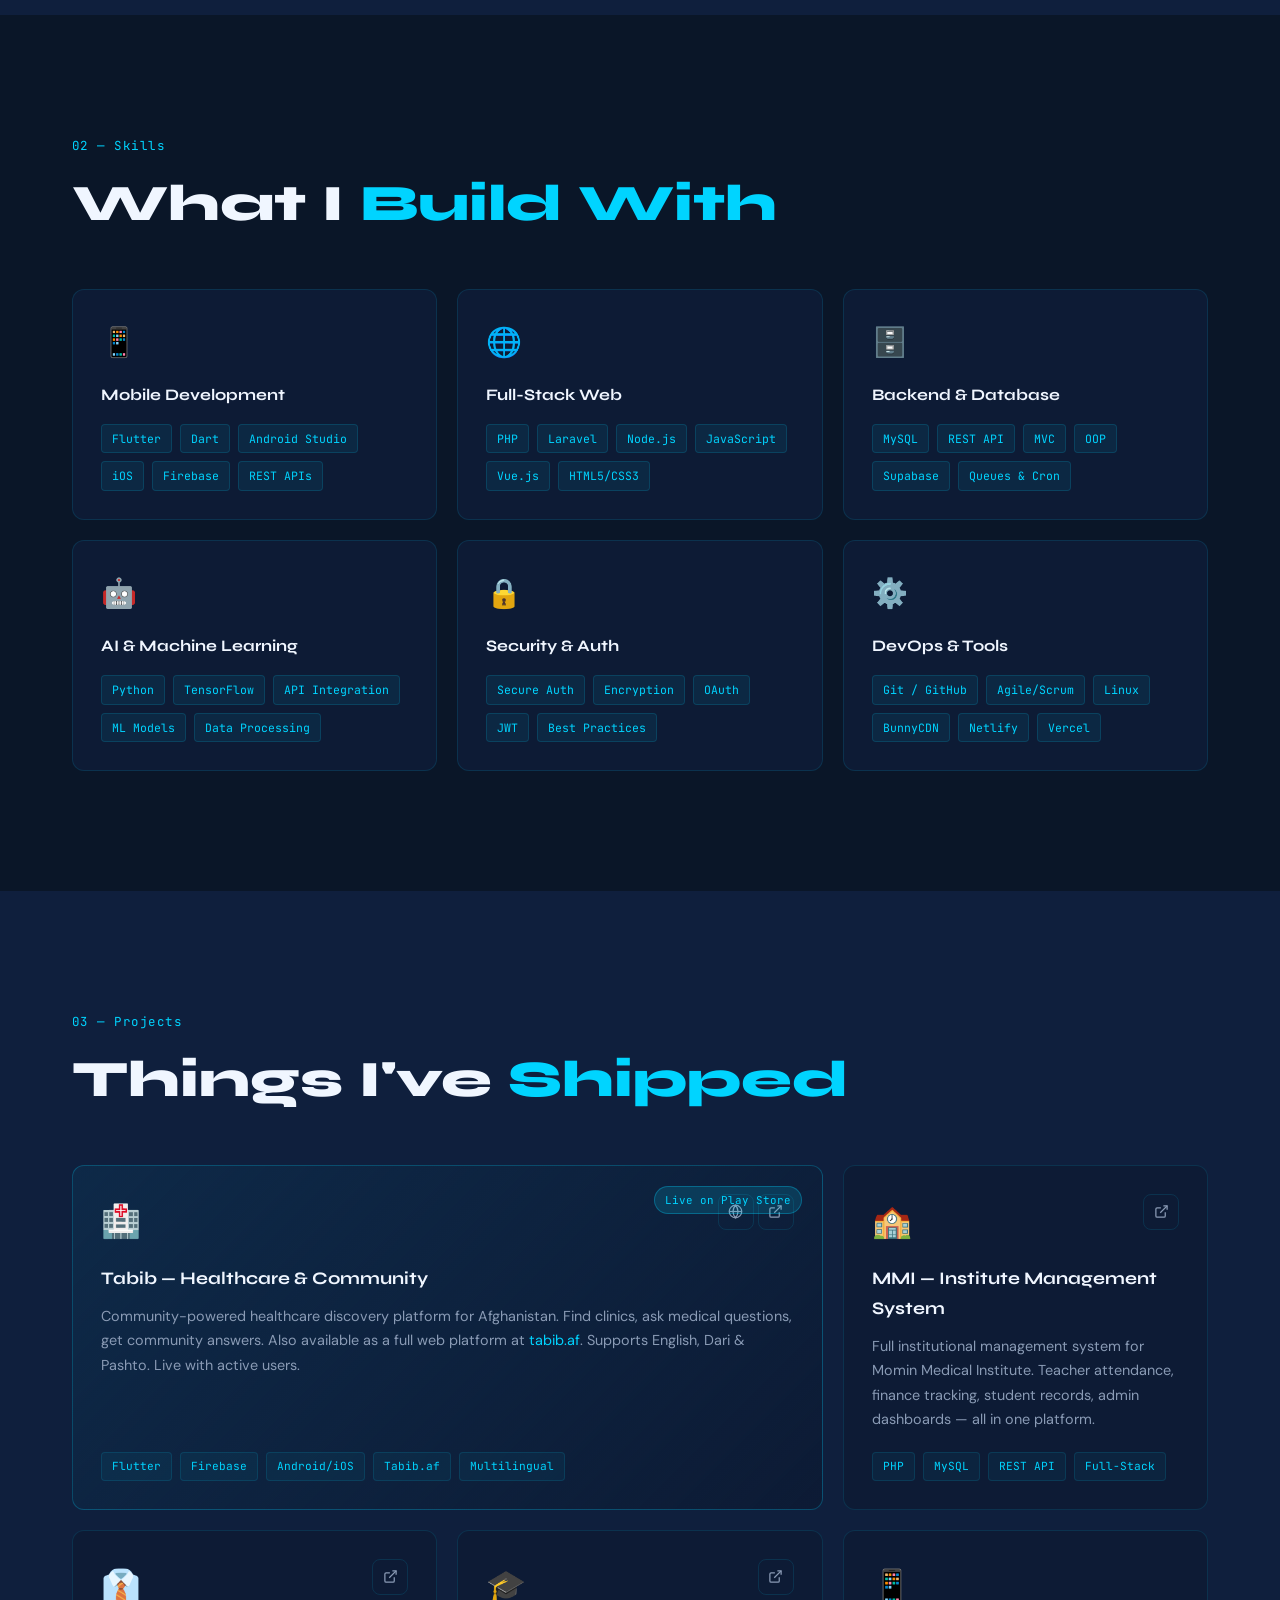
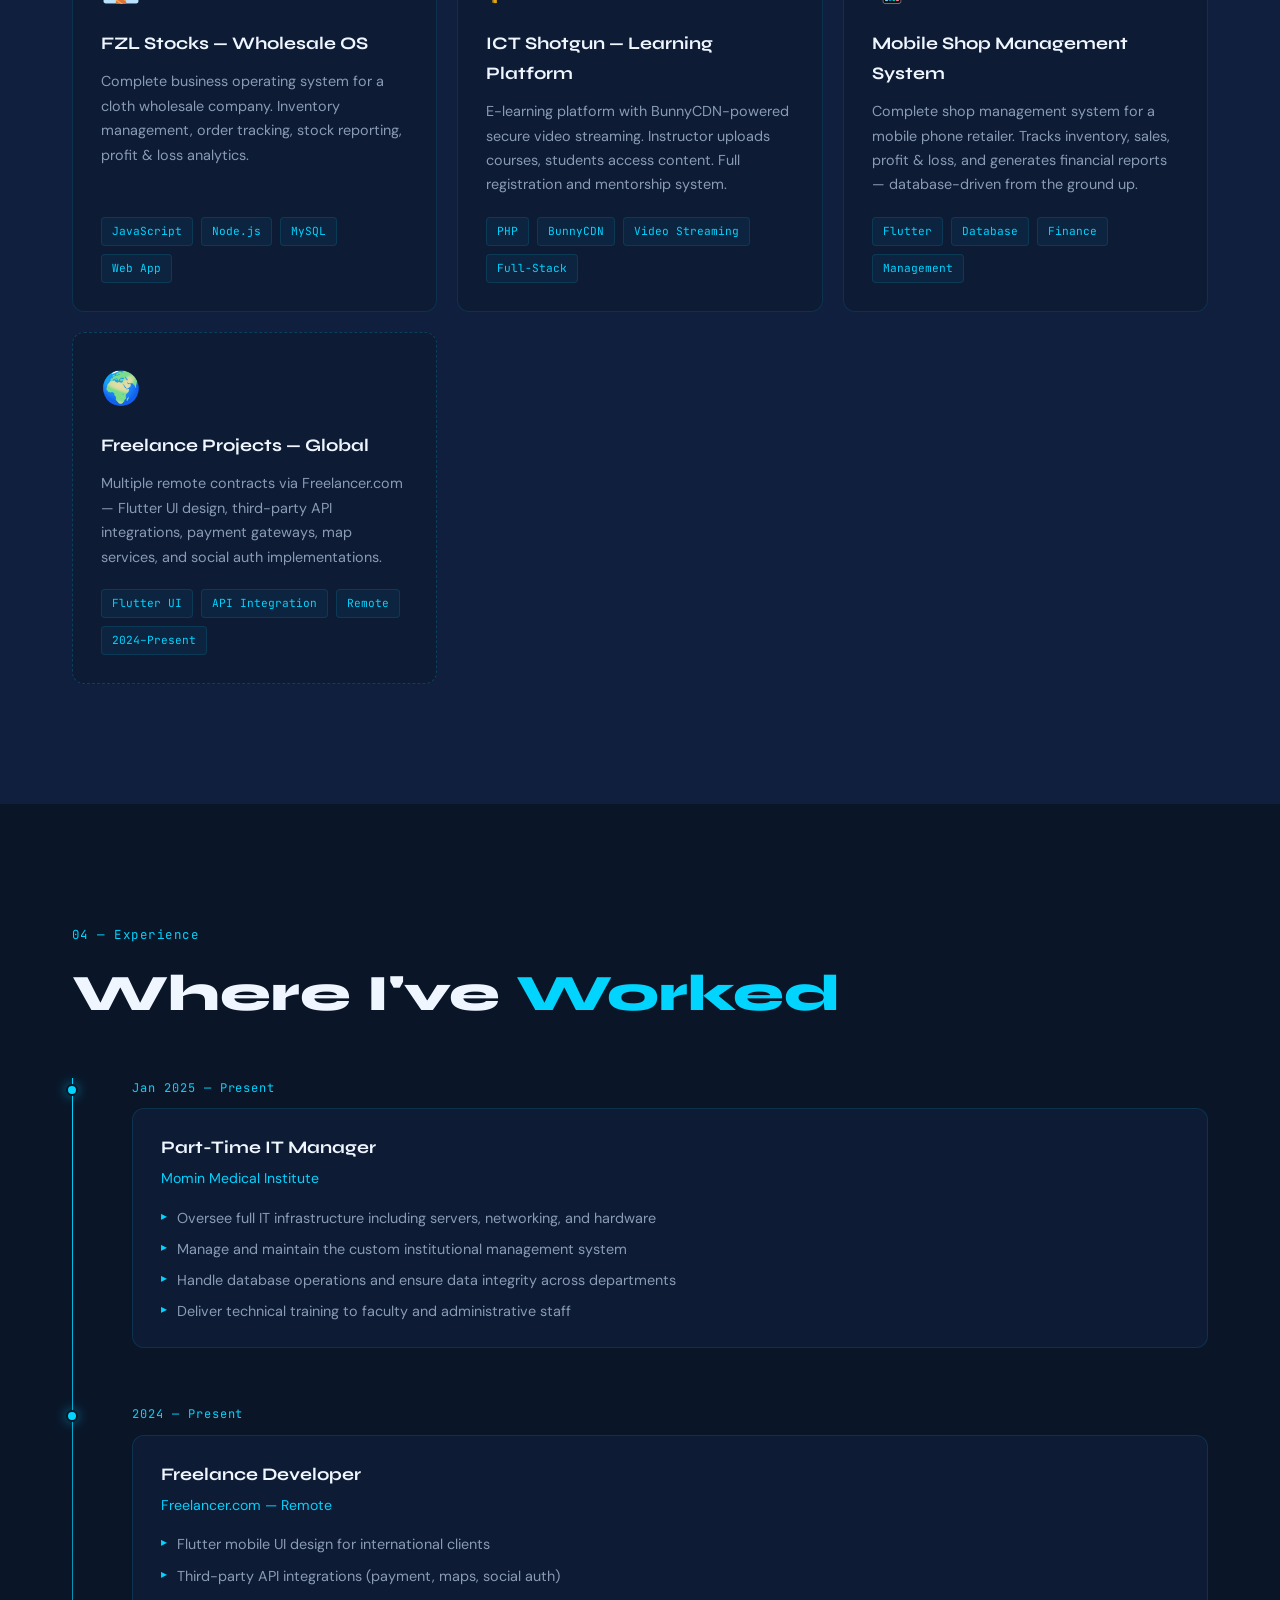
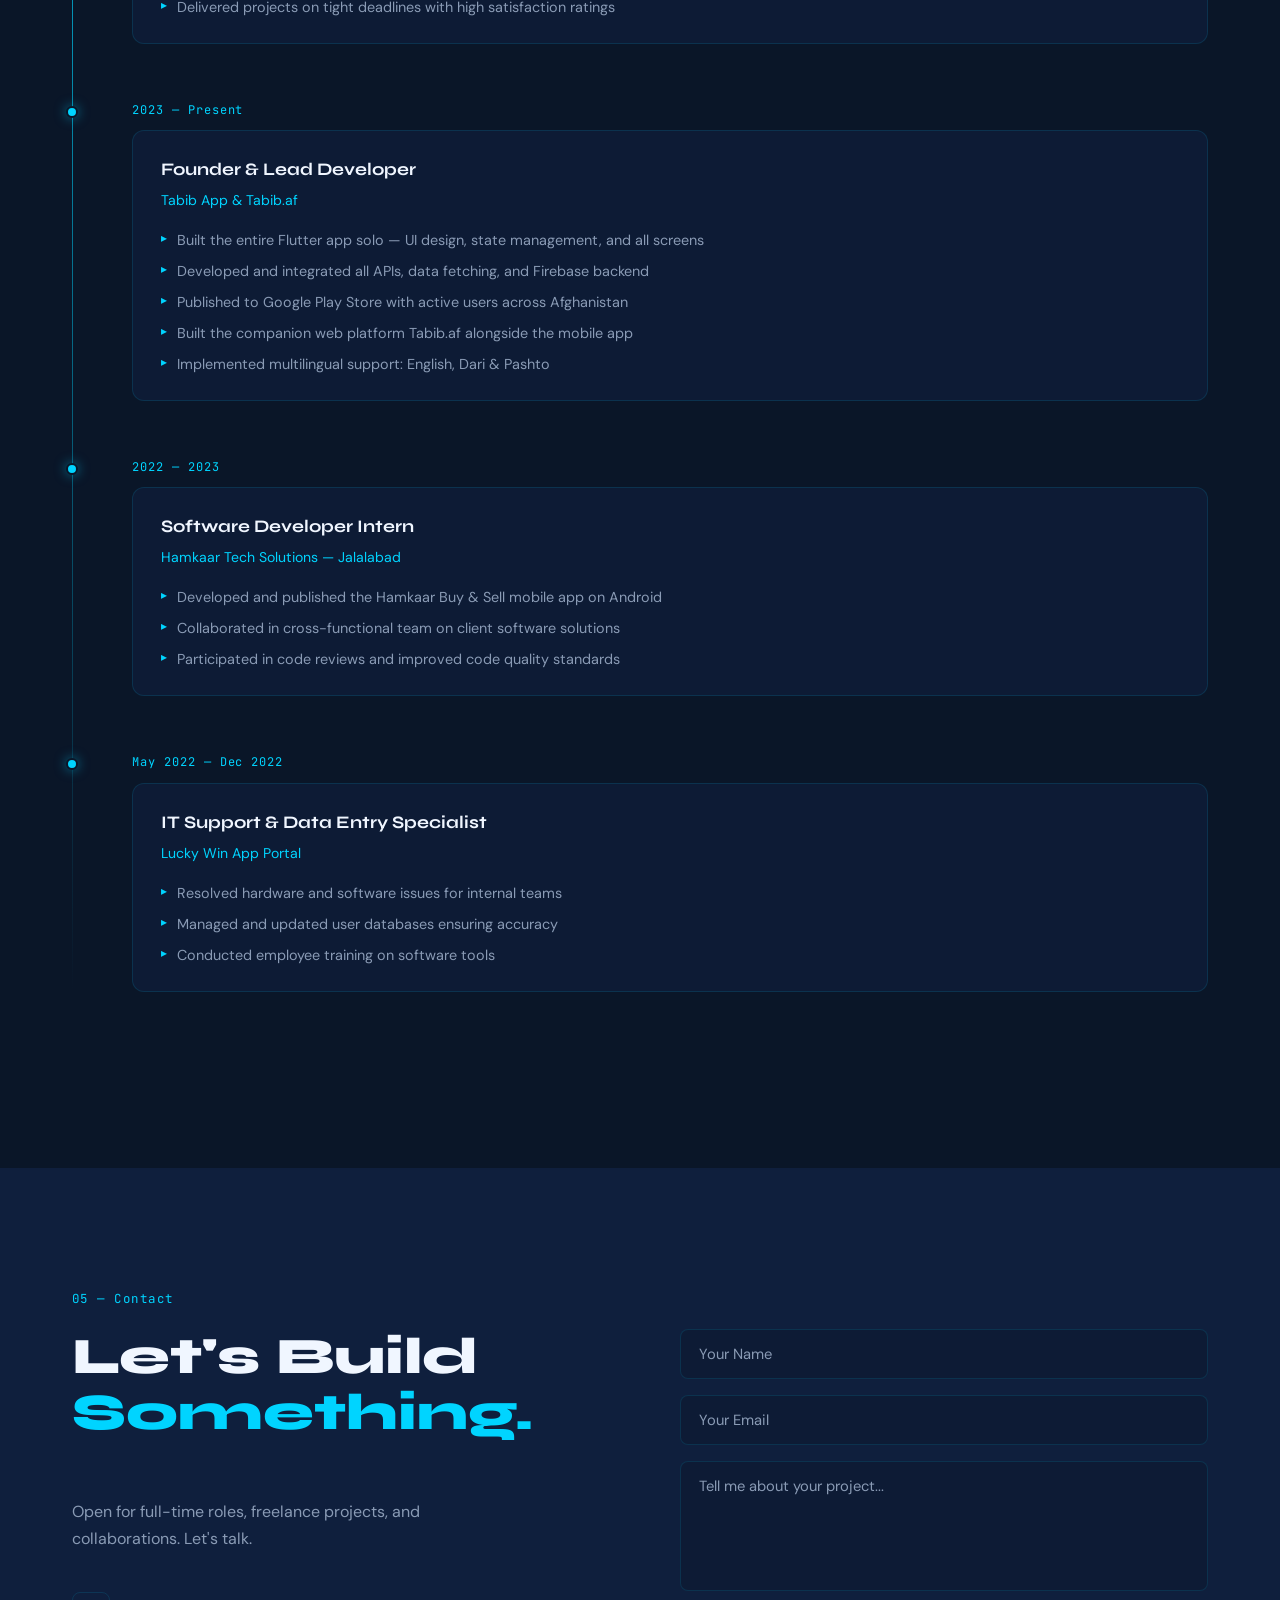
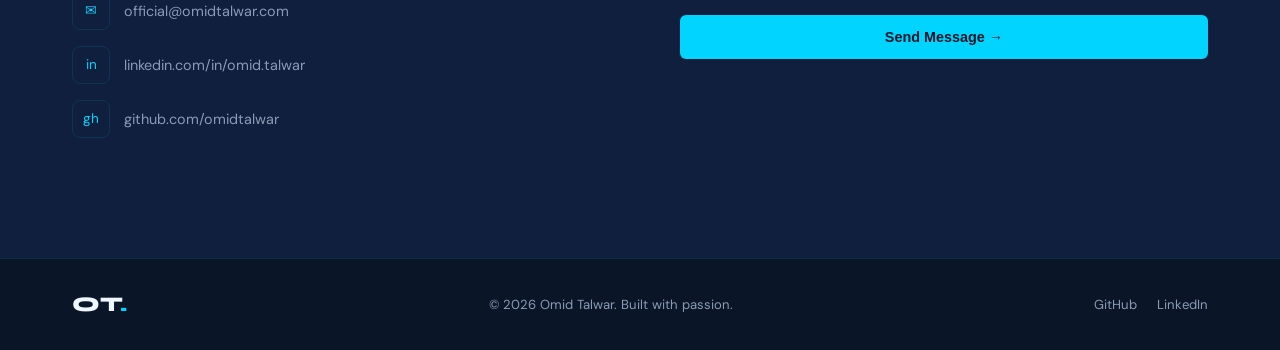
==== commit 4dc50e85: "name" ====
--- a/index.html
+++ b/index.html
@@ -6,8 +6,8 @@
   <title>Omid Talwar — Full-Stack Developer & AI Engineer</title>
   <meta name="description" content="Omid Talwar — Full-Stack Developer, Flutter Engineer & AI specialist building real products that solve real problems." />
   <link rel="stylesheet" href="style.css" />
-  <link rel="icon" type="image/png" href="omid.png" />
-  <link rel="apple-touch-icon" href="omid.png" />
+  <link rel="icon" type="image/png" href="icon.png" />
+  <link rel="apple-touch-icon" href="icon.png" />
   <link rel="preconnect" href="https://fonts.googleapis.com" />
   <link rel="preconnect" href="https://fonts.gstatic.com" crossorigin />
   <link href="https://fonts.googleapis.com/css2?family=Space+Grotesk:wght@400;500;600;700&family=Syne:wght@400;600;700;800&family=DM+Sans:ital,wght@0,300;0,400;0,500;1,300&family=JetBrains+Mono:wght@400;500&display=block" rel="stylesheet" />
@@ -212,15 +212,18 @@
           <div class="project-top">
             <div class="project-icon">🏥</div>
             <div class="project-links">
+              <a href="https://tabib.af" target="_blank" title="Visit Tabib.af">
+                <svg viewBox="0 0 24 24" fill="none" stroke="currentColor" stroke-width="2"><circle cx="12" cy="12" r="10"/><line x1="2" y1="12" x2="22" y2="12"/><path d="M12 2a15.3 15.3 0 0 1 4 10 15.3 15.3 0 0 1-4 10 15.3 15.3 0 0 1-4-10 15.3 15.3 0 0 1 4-10z"/></svg>
+              </a>
               <a href="https://play.google.com/store/apps/details?id=tabib.app.af" target="_blank" title="View on Play Store">
                 <svg viewBox="0 0 24 24" fill="none" stroke="currentColor" stroke-width="2"><path d="M18 13v6a2 2 0 0 1-2 2H5a2 2 0 0 1-2-2V8a2 2 0 0 1 2-2h6"/><polyline points="15 3 21 3 21 9"/><line x1="10" y1="14" x2="21" y2="3"/></svg>
               </a>
             </div>
           </div>
           <h3>Tabib — Healthcare & Community</h3>
-          <p>Community-powered healthcare discovery platform. Find clinics, ask medical questions, get community answers. Supports English, Dari & Pashto. Live with active users.</p>
-          <div class="project-tech">
-            <span>Flutter</span><span>Firebase</span><span>Android/iOS</span><span>Multilingual</span>
+          <p>Community-powered healthcare discovery platform for Afghanistan. Find clinics, ask medical questions, get community answers. Also available as a full web platform at <a href="https://tabib.af" target="_blank" style="color:var(--accent);text-decoration:none;">tabib.af</a>. Supports English, Dari & Pashto. Live with active users.</p>
+          <div class="project-tech">
+            <span>Flutter</span><span>Firebase</span><span>Android/iOS</span><span>Tabib.af</span><span>Multilingual</span>
           </div>
         </div>
 
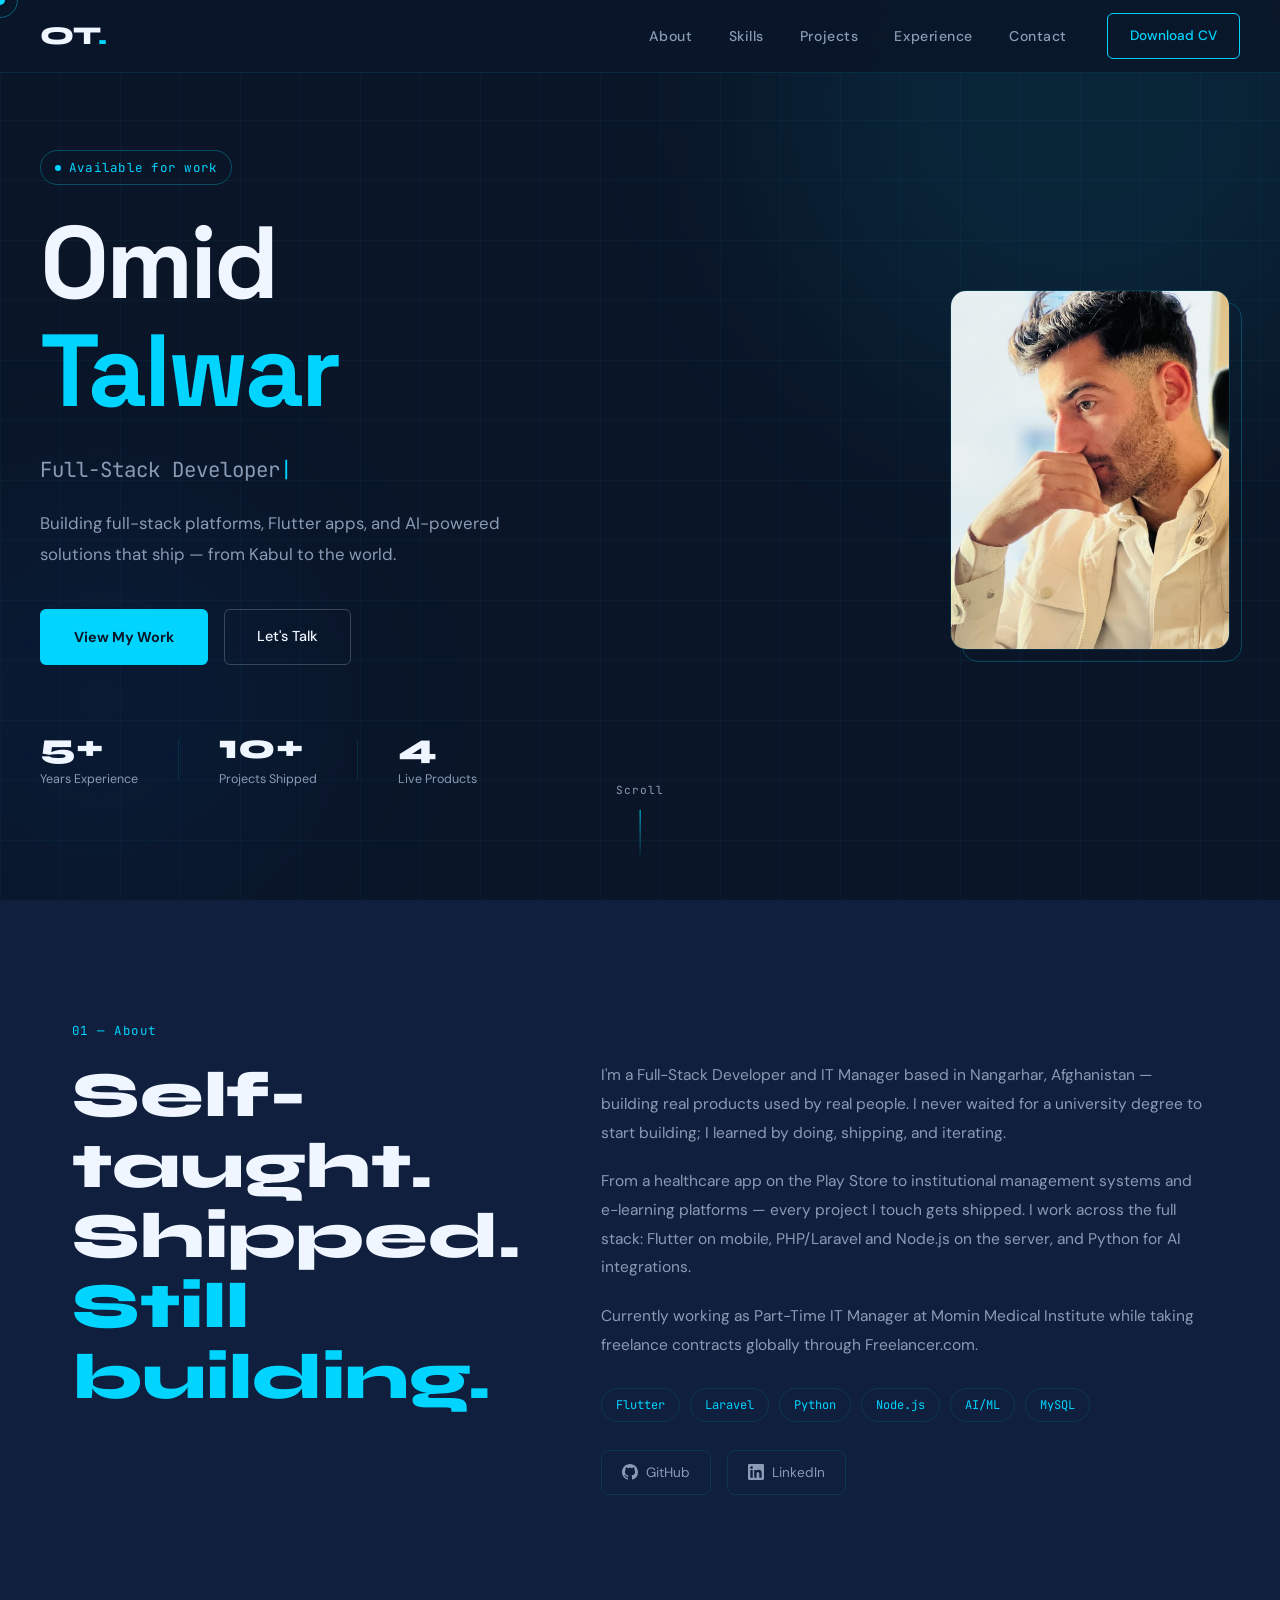
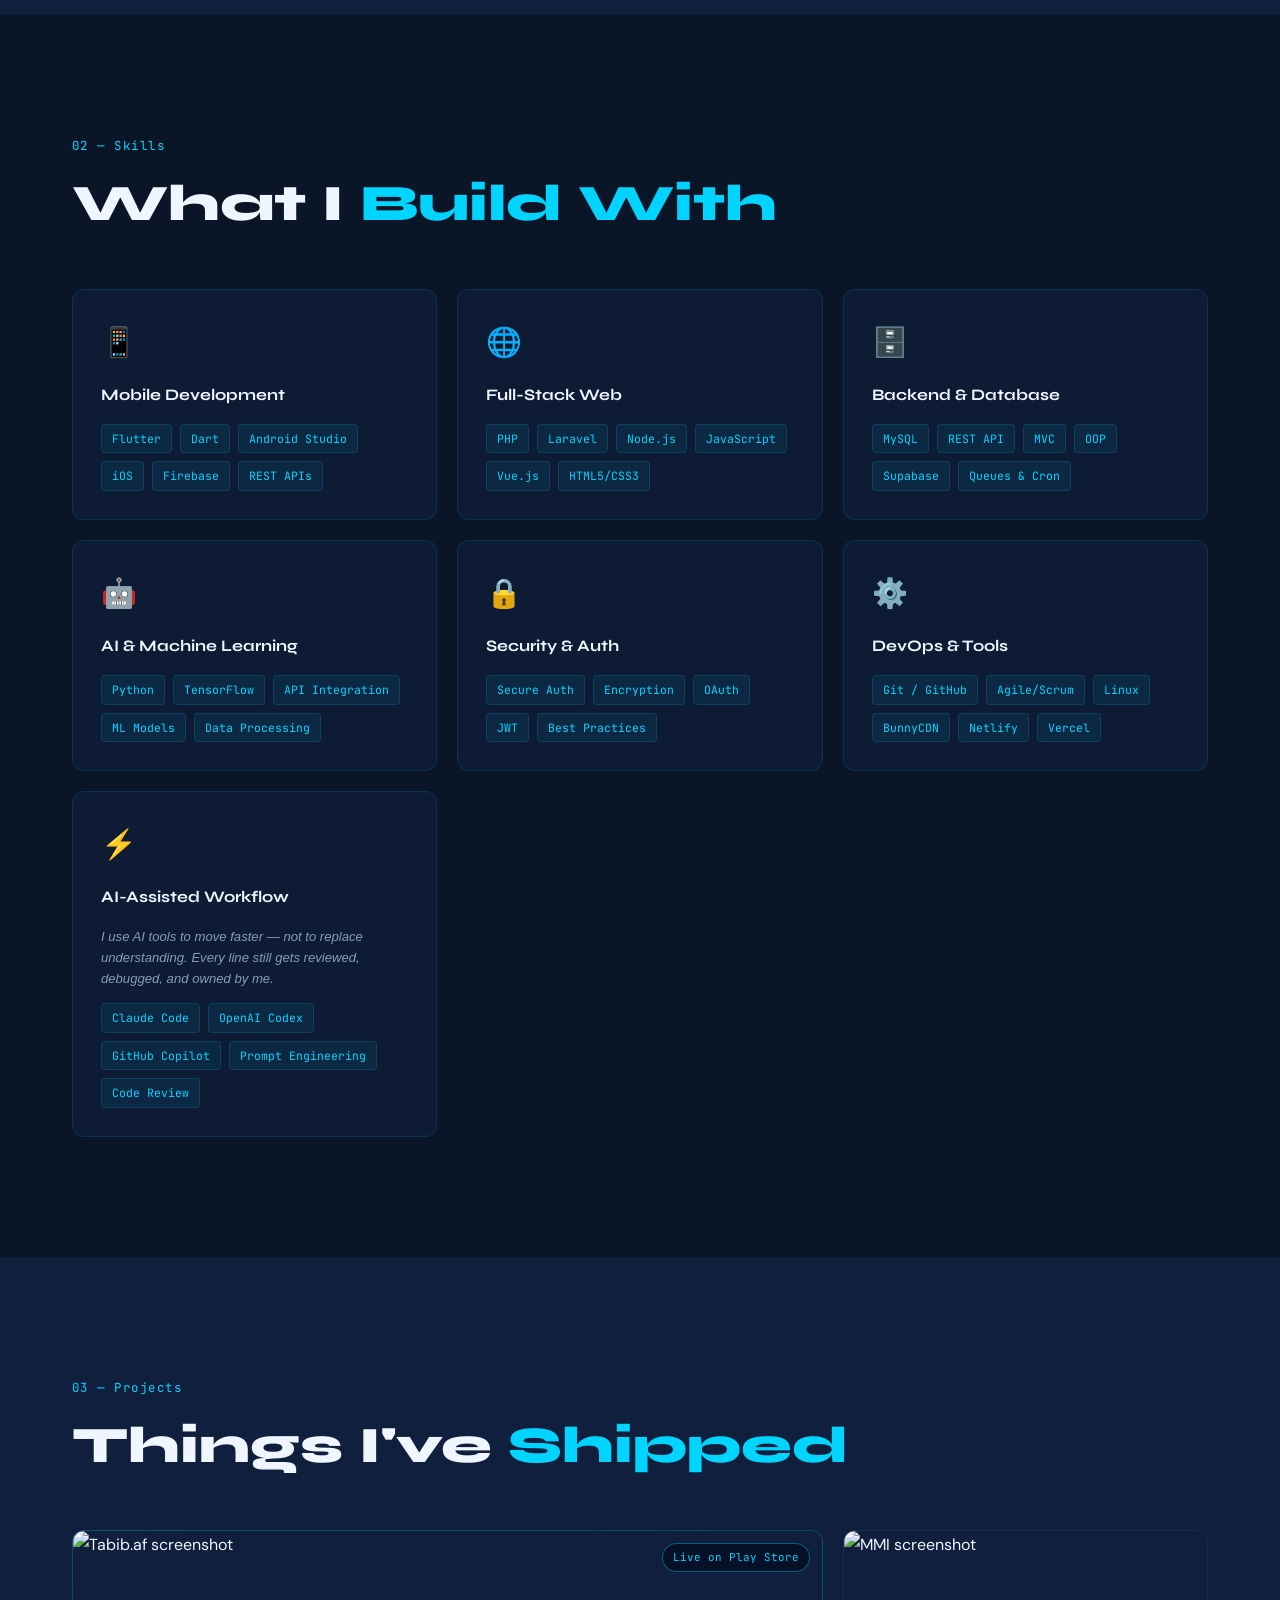
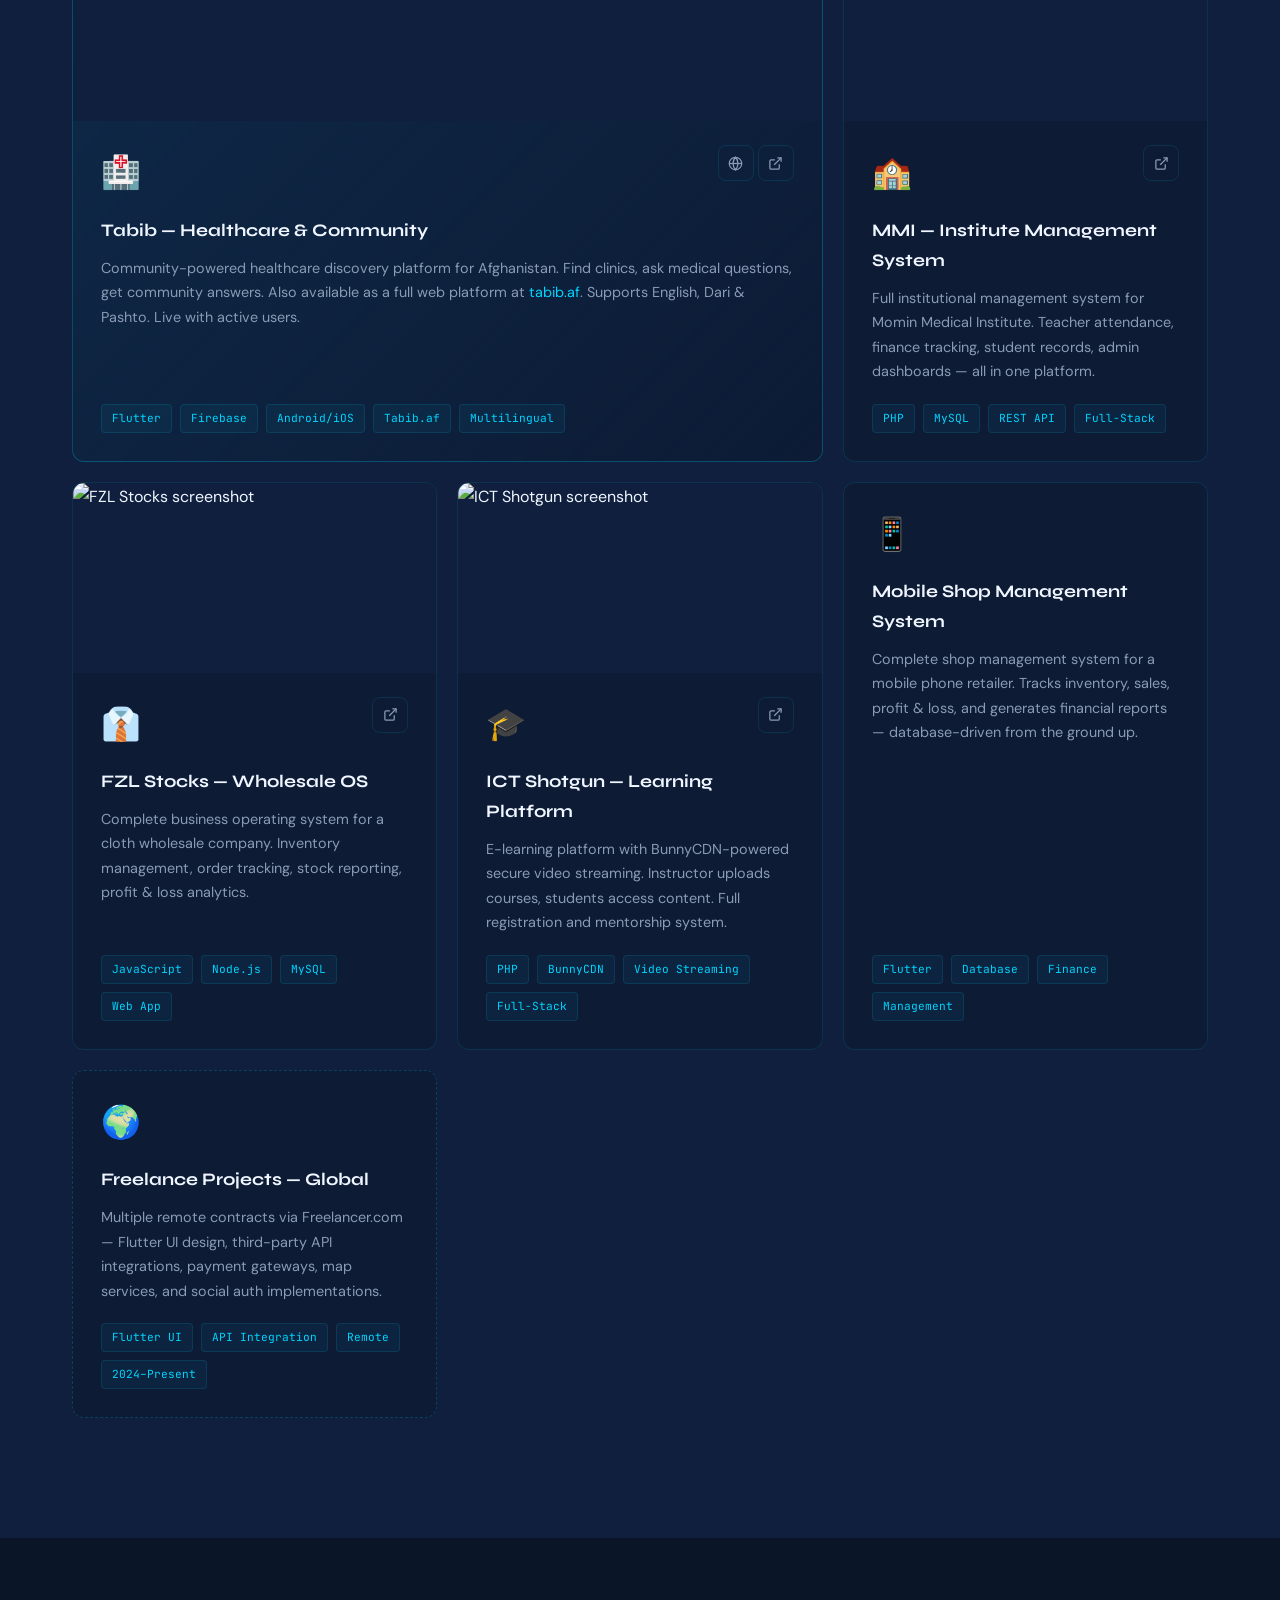
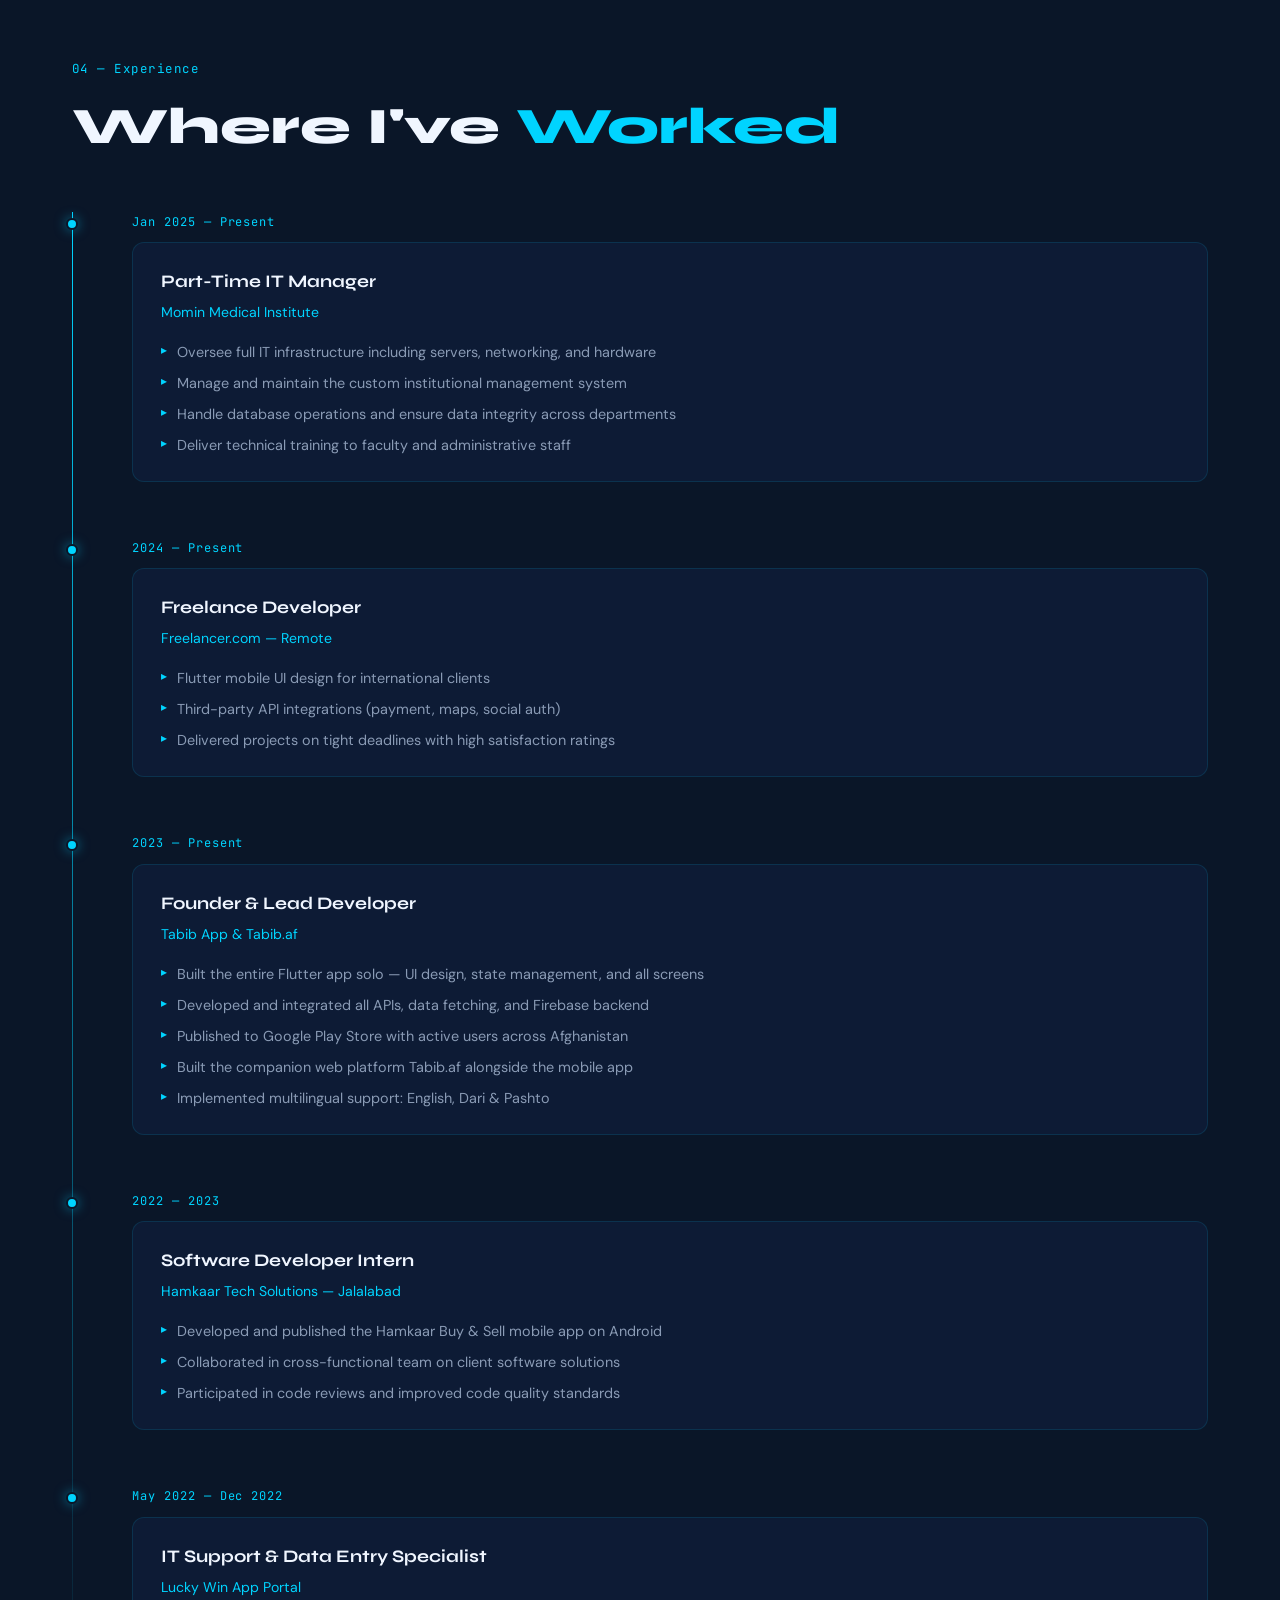
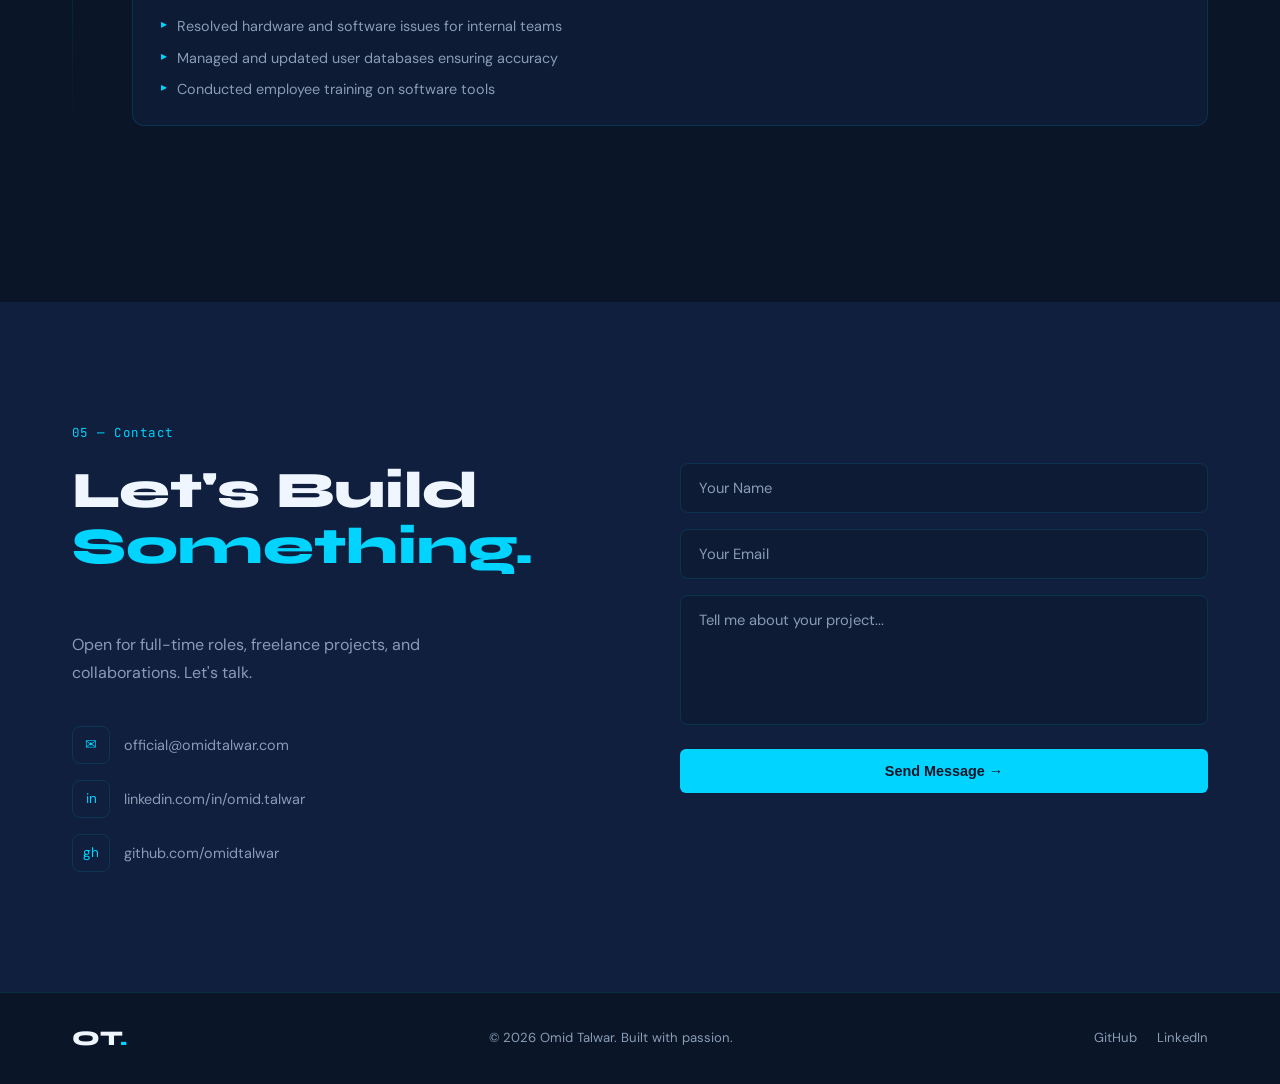
==== commit fd66e139: "screenshot" ====
--- a/index.html
+++ b/index.html
@@ -196,6 +196,16 @@
           </div>
         </div>
 
+        <div class="skill-card reveal-card">
+          <div class="skill-card-icon">⚡</div>
+          <h3>AI-Assisted Workflow</h3>
+          <p class="skill-note">I use AI tools to move faster — not to replace understanding. Every line still gets reviewed, debugged, and owned by me.</p>
+          <div class="skill-tags">
+            <span>Claude Code</span><span>OpenAI Codex</span><span>GitHub Copilot</span>
+            <span>Prompt Engineering</span><span>Code Review</span>
+          </div>
+        </div>
+
       </div>
     </div>
   </section>
@@ -208,93 +218,117 @@
       <div class="projects-grid">
 
         <div class="project-card featured reveal-card">
-          <div class="project-badge">Live on Play Store</div>
-          <div class="project-top">
-            <div class="project-icon">🏥</div>
-            <div class="project-links">
-              <a href="https://tabib.af" target="_blank" title="Visit Tabib.af">
-                <svg viewBox="0 0 24 24" fill="none" stroke="currentColor" stroke-width="2"><circle cx="12" cy="12" r="10"/><line x1="2" y1="12" x2="22" y2="12"/><path d="M12 2a15.3 15.3 0 0 1 4 10 15.3 15.3 0 0 1-4 10 15.3 15.3 0 0 1-4-10 15.3 15.3 0 0 1 4-10z"/></svg>
-              </a>
-              <a href="https://play.google.com/store/apps/details?id=tabib.app.af" target="_blank" title="View on Play Store">
-                <svg viewBox="0 0 24 24" fill="none" stroke="currentColor" stroke-width="2"><path d="M18 13v6a2 2 0 0 1-2 2H5a2 2 0 0 1-2-2V8a2 2 0 0 1 2-2h6"/><polyline points="15 3 21 3 21 9"/><line x1="10" y1="14" x2="21" y2="3"/></svg>
-              </a>
-            </div>
-          </div>
-          <h3>Tabib — Healthcare & Community</h3>
-          <p>Community-powered healthcare discovery platform for Afghanistan. Find clinics, ask medical questions, get community answers. Also available as a full web platform at <a href="https://tabib.af" target="_blank" style="color:var(--accent);text-decoration:none;">tabib.af</a>. Supports English, Dari & Pashto. Live with active users.</p>
-          <div class="project-tech">
-            <span>Flutter</span><span>Firebase</span><span>Android/iOS</span><span>Tabib.af</span><span>Multilingual</span>
+          <div class="project-thumb">
+            <img src="https://image.thum.io/get/width/800/crop/500/https://tabib.af" alt="Tabib.af screenshot" loading="lazy" />
+            <div class="project-badge">Live on Play Store</div>
+          </div>
+          <div class="project-body">
+            <div class="project-top">
+              <div class="project-icon">🏥</div>
+              <div class="project-links">
+                <a href="https://tabib.af" target="_blank" title="Visit Tabib.af">
+                  <svg viewBox="0 0 24 24" fill="none" stroke="currentColor" stroke-width="2"><circle cx="12" cy="12" r="10"/><line x1="2" y1="12" x2="22" y2="12"/><path d="M12 2a15.3 15.3 0 0 1 4 10 15.3 15.3 0 0 1-4 10 15.3 15.3 0 0 1-4-10 15.3 15.3 0 0 1 4-10z"/></svg>
+                </a>
+                <a href="https://play.google.com/store/apps/details?id=tabib.app.af" target="_blank" title="View on Play Store">
+                  <svg viewBox="0 0 24 24" fill="none" stroke="currentColor" stroke-width="2"><path d="M18 13v6a2 2 0 0 1-2 2H5a2 2 0 0 1-2-2V8a2 2 0 0 1 2-2h6"/><polyline points="15 3 21 3 21 9"/><line x1="10" y1="14" x2="21" y2="3"/></svg>
+                </a>
+              </div>
+            </div>
+            <h3>Tabib — Healthcare & Community</h3>
+            <p>Community-powered healthcare discovery platform for Afghanistan. Find clinics, ask medical questions, get community answers. Also available as a full web platform at <a href="https://tabib.af" target="_blank" style="color:var(--accent);text-decoration:none;">tabib.af</a>. Supports English, Dari & Pashto. Live with active users.</p>
+            <div class="project-tech">
+              <span>Flutter</span><span>Firebase</span><span>Android/iOS</span><span>Tabib.af</span><span>Multilingual</span>
+            </div>
           </div>
         </div>
 
         <div class="project-card reveal-card">
-          <div class="project-top">
-            <div class="project-icon">🏫</div>
-            <div class="project-links">
-              <a href="https://www.mmi-af.org" target="_blank" title="View Project">
-                <svg viewBox="0 0 24 24" fill="none" stroke="currentColor" stroke-width="2"><path d="M18 13v6a2 2 0 0 1-2 2H5a2 2 0 0 1-2-2V8a2 2 0 0 1 2-2h6"/><polyline points="15 3 21 3 21 9"/><line x1="10" y1="14" x2="21" y2="3"/></svg>
-              </a>
-            </div>
-          </div>
-          <h3>MMI — Institute Management System</h3>
-          <p>Full institutional management system for Momin Medical Institute. Teacher attendance, finance tracking, student records, admin dashboards — all in one platform.</p>
-          <div class="project-tech">
-            <span>PHP</span><span>MySQL</span><span>REST API</span><span>Full-Stack</span>
+          <div class="project-thumb">
+            <img src="https://image.thum.io/get/width/800/crop/500/https://www.mmi-af.org" alt="MMI screenshot" loading="lazy" />
+          </div>
+          <div class="project-body">
+            <div class="project-top">
+              <div class="project-icon">🏫</div>
+              <div class="project-links">
+                <a href="https://www.mmi-af.org" target="_blank" title="View Project">
+                  <svg viewBox="0 0 24 24" fill="none" stroke="currentColor" stroke-width="2"><path d="M18 13v6a2 2 0 0 1-2 2H5a2 2 0 0 1-2-2V8a2 2 0 0 1 2-2h6"/><polyline points="15 3 21 3 21 9"/><line x1="10" y1="14" x2="21" y2="3"/></svg>
+                </a>
+              </div>
+            </div>
+            <h3>MMI — Institute Management System</h3>
+            <p>Full institutional management system for Momin Medical Institute. Teacher attendance, finance tracking, student records, admin dashboards — all in one platform.</p>
+            <div class="project-tech">
+              <span>PHP</span><span>MySQL</span><span>REST API</span><span>Full-Stack</span>
+            </div>
           </div>
         </div>
 
         <div class="project-card reveal-card">
-          <div class="project-top">
-            <div class="project-icon">👔</div>
-            <div class="project-links">
-              <a href="https://fzlstocks.shop" target="_blank" title="View Project">
-                <svg viewBox="0 0 24 24" fill="none" stroke="currentColor" stroke-width="2"><path d="M18 13v6a2 2 0 0 1-2 2H5a2 2 0 0 1-2-2V8a2 2 0 0 1 2-2h6"/><polyline points="15 3 21 3 21 9"/><line x1="10" y1="14" x2="21" y2="3"/></svg>
-              </a>
-            </div>
-          </div>
-          <h3>FZL Stocks — Wholesale OS</h3>
-          <p>Complete business operating system for a cloth wholesale company. Inventory management, order tracking, stock reporting, profit & loss analytics.</p>
-          <div class="project-tech">
-            <span>JavaScript</span><span>Node.js</span><span>MySQL</span><span>Web App</span>
+          <div class="project-thumb">
+            <img src="https://image.thum.io/get/width/800/crop/500/https://fzlstocks.shop" alt="FZL Stocks screenshot" loading="lazy" />
+          </div>
+          <div class="project-body">
+            <div class="project-top">
+              <div class="project-icon">👔</div>
+              <div class="project-links">
+                <a href="https://fzlstocks.shop" target="_blank" title="View Project">
+                  <svg viewBox="0 0 24 24" fill="none" stroke="currentColor" stroke-width="2"><path d="M18 13v6a2 2 0 0 1-2 2H5a2 2 0 0 1-2-2V8a2 2 0 0 1 2-2h6"/><polyline points="15 3 21 3 21 9"/><line x1="10" y1="14" x2="21" y2="3"/></svg>
+                </a>
+              </div>
+            </div>
+            <h3>FZL Stocks — Wholesale OS</h3>
+            <p>Complete business operating system for a cloth wholesale company. Inventory management, order tracking, stock reporting, profit & loss analytics.</p>
+            <div class="project-tech">
+              <span>JavaScript</span><span>Node.js</span><span>MySQL</span><span>Web App</span>
+            </div>
           </div>
         </div>
 
         <div class="project-card reveal-card">
-          <div class="project-top">
-            <div class="project-icon">🎓</div>
-            <div class="project-links">
-              <a href="https://ictshotgun.com" target="_blank" title="View Project">
-                <svg viewBox="0 0 24 24" fill="none" stroke="currentColor" stroke-width="2"><path d="M18 13v6a2 2 0 0 1-2 2H5a2 2 0 0 1-2-2V8a2 2 0 0 1 2-2h6"/><polyline points="15 3 21 3 21 9"/><line x1="10" y1="14" x2="21" y2="3"/></svg>
-              </a>
-            </div>
-          </div>
-          <h3>ICT Shotgun — Learning Platform</h3>
-          <p>E-learning platform with BunnyCDN-powered secure video streaming. Instructor uploads courses, students access content. Full registration and mentorship system.</p>
-          <div class="project-tech">
-            <span>PHP</span><span>BunnyCDN</span><span>Video Streaming</span><span>Full-Stack</span>
+          <div class="project-thumb">
+            <img src="https://image.thum.io/get/width/800/crop/500/https://ictshotgun.com" alt="ICT Shotgun screenshot" loading="lazy" />
+          </div>
+          <div class="project-body">
+            <div class="project-top">
+              <div class="project-icon">🎓</div>
+              <div class="project-links">
+                <a href="https://ictshotgun.com" target="_blank" title="View Project">
+                  <svg viewBox="0 0 24 24" fill="none" stroke="currentColor" stroke-width="2"><path d="M18 13v6a2 2 0 0 1-2 2H5a2 2 0 0 1-2-2V8a2 2 0 0 1 2-2h6"/><polyline points="15 3 21 3 21 9"/><line x1="10" y1="14" x2="21" y2="3"/></svg>
+                </a>
+              </div>
+            </div>
+            <h3>ICT Shotgun — Learning Platform</h3>
+            <p>E-learning platform with BunnyCDN-powered secure video streaming. Instructor uploads courses, students access content. Full registration and mentorship system.</p>
+            <div class="project-tech">
+              <span>PHP</span><span>BunnyCDN</span><span>Video Streaming</span><span>Full-Stack</span>
+            </div>
           </div>
         </div>
 
         <div class="project-card reveal-card">
-          <div class="project-top">
-            <div class="project-icon">📱</div>
-            <div class="project-links"></div>
-          </div>
-          <h3>Mobile Shop Management System</h3>
-          <p>Complete shop management system for a mobile phone retailer. Tracks inventory, sales, profit & loss, and generates financial reports — database-driven from the ground up.</p>
-          <div class="project-tech">
-            <span>Flutter</span><span>Database</span><span>Finance</span><span>Management</span>
+          <div class="project-body">
+            <div class="project-top">
+              <div class="project-icon">📱</div>
+              <div class="project-links"></div>
+            </div>
+            <h3>Mobile Shop Management System</h3>
+            <p>Complete shop management system for a mobile phone retailer. Tracks inventory, sales, profit & loss, and generates financial reports — database-driven from the ground up.</p>
+            <div class="project-tech">
+              <span>Flutter</span><span>Database</span><span>Finance</span><span>Management</span>
+            </div>
           </div>
         </div>
 
         <div class="project-card freelance-card reveal-card">
-          <div class="project-top">
-            <div class="project-icon">🌍</div>
-          </div>
-          <h3>Freelance Projects — Global</h3>
-          <p>Multiple remote contracts via Freelancer.com — Flutter UI design, third-party API integrations, payment gateways, map services, and social auth implementations.</p>
-          <div class="project-tech">
-            <span>Flutter UI</span><span>API Integration</span><span>Remote</span><span>2024–Present</span>
+          <div class="project-body">
+            <div class="project-top">
+              <div class="project-icon">🌍</div>
+            </div>
+            <h3>Freelance Projects — Global</h3>
+            <p>Multiple remote contracts via Freelancer.com — Flutter UI design, third-party API integrations, payment gateways, map services, and social auth implementations.</p>
+            <div class="project-tech">
+              <span>Flutter UI</span><span>API Integration</span><span>Remote</span><span>2024–Present</span>
+            </div>
           </div>
         </div>
 
--- a/style.css
+++ b/style.css
@@ -363,6 +363,10 @@
   font-family: var(--font-display); font-size: 1rem;
   font-weight: 700; margin-bottom: 16px; color: var(--white);
 }
+.skill-note {
+  font-size: 0.82rem; color: var(--gray); line-height: 1.6;
+  margin-bottom: 14px; font-style: italic;
+}
 .skill-tags { display: flex; flex-wrap: wrap; gap: 8px; }
 .skill-tags span {
   padding: 4px 10px;
@@ -381,9 +385,27 @@
 .project-card {
   background: var(--card);
   border: 1px solid var(--border);
-  border-radius: 12px; padding: 28px;
+  border-radius: 12px; overflow: hidden;
   transition: var(--transition); position: relative;
   display: flex; flex-direction: column;
+}
+.project-thumb {
+  width: 100%; height: 190px;
+  overflow: hidden; position: relative;
+  background: var(--navy2);
+  flex-shrink: 0;
+}
+.project-thumb img {
+  width: 100%; height: 100%;
+  object-fit: cover; object-position: top center;
+  display: block;
+  transition: transform 0.5s ease;
+}
+.project-card:hover .project-thumb img { transform: scale(1.04); }
+.project-body {
+  padding: 24px 28px 28px;
+  display: flex; flex-direction: column; flex: 1;
+  position: relative;
 }
 .project-card:hover { border-color: rgba(0,212,255,0.35); transform: translateY(-5px); }
 .featured {
@@ -392,10 +414,10 @@
   border-color: rgba(0,212,255,0.25);
 }
 .project-badge {
-  position: absolute; top: 20px; right: 20px;
+  position: absolute; top: 12px; right: 12px; z-index: 2;
   padding: 4px 10px;
-  background: rgba(0,212,255,0.15); border: 1px solid rgba(0,212,255,0.3);
-  border-radius: 100px;
+  background: rgba(5,15,35,0.85); border: 1px solid rgba(0,212,255,0.4);
+  border-radius: 100px; backdrop-filter: blur(6px);
   font-family: var(--font-mono); font-size: 0.68rem; color: var(--accent);
 }
 .project-top {
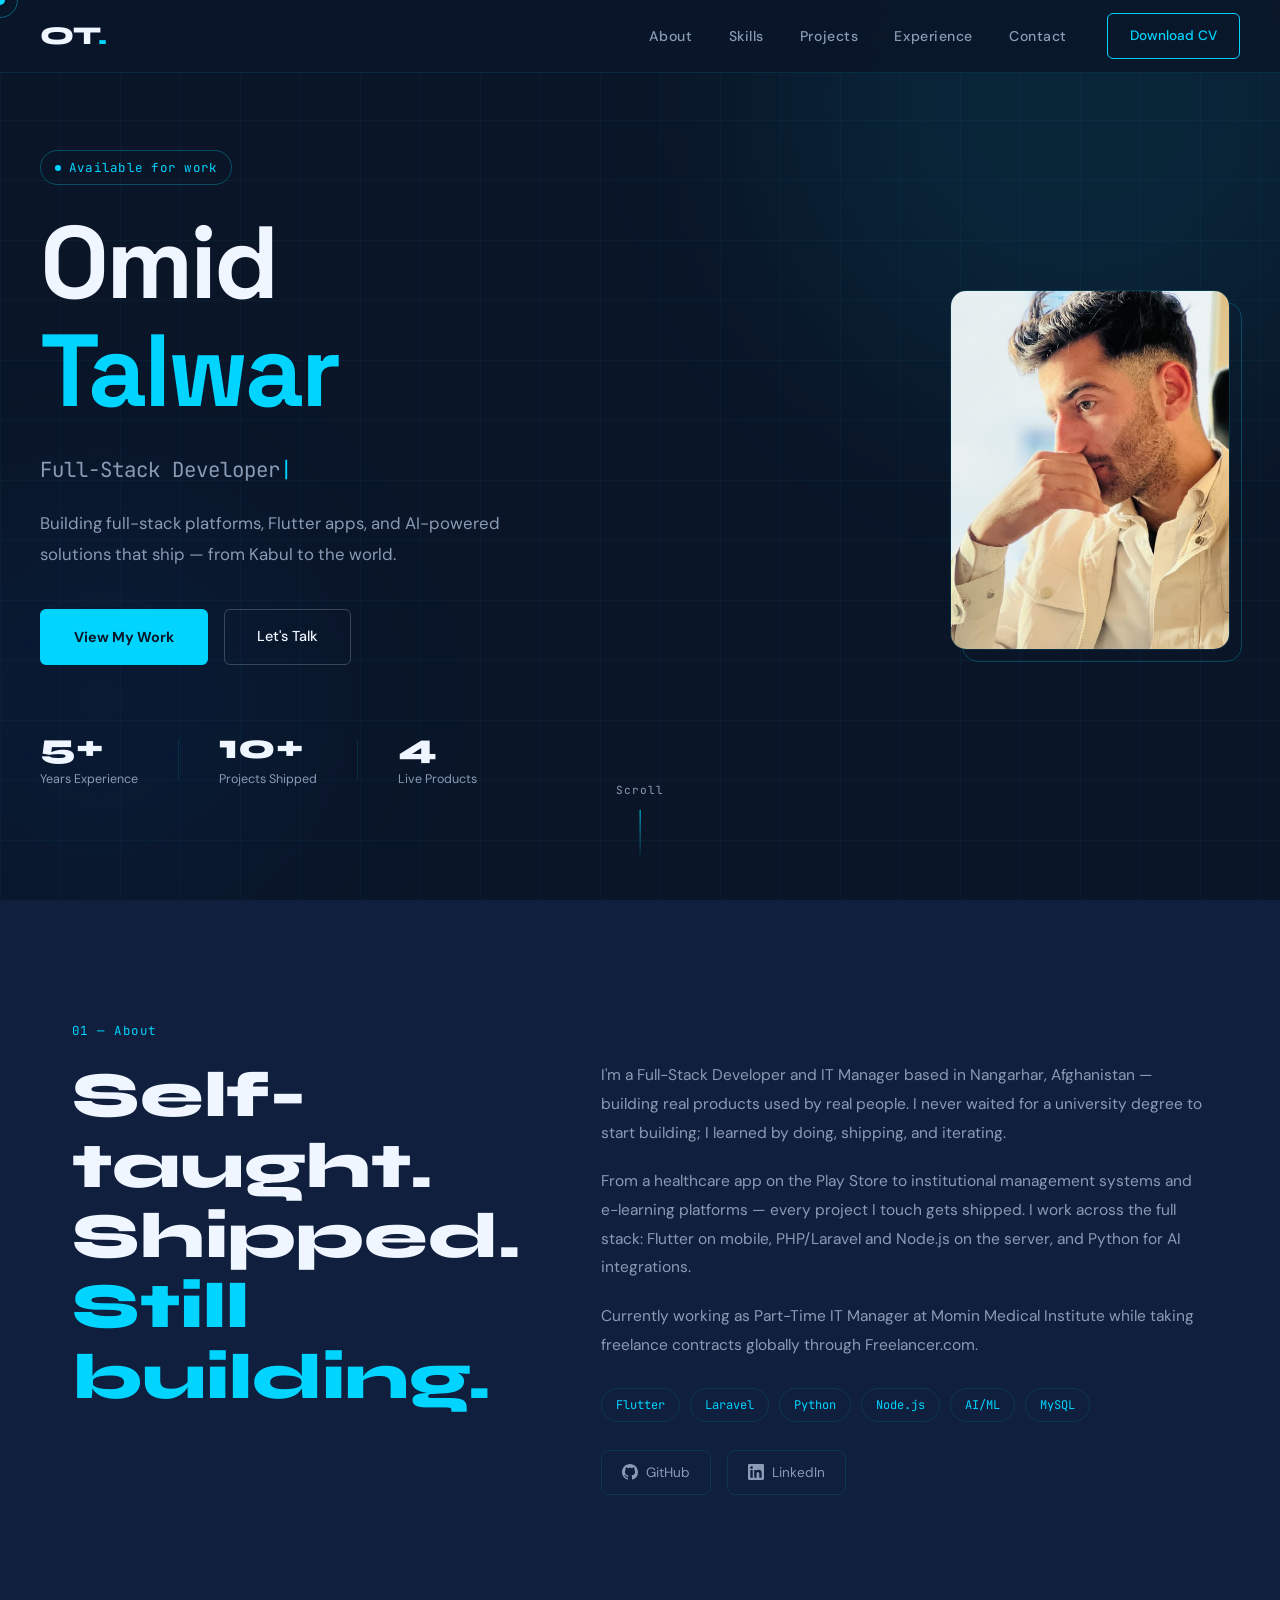
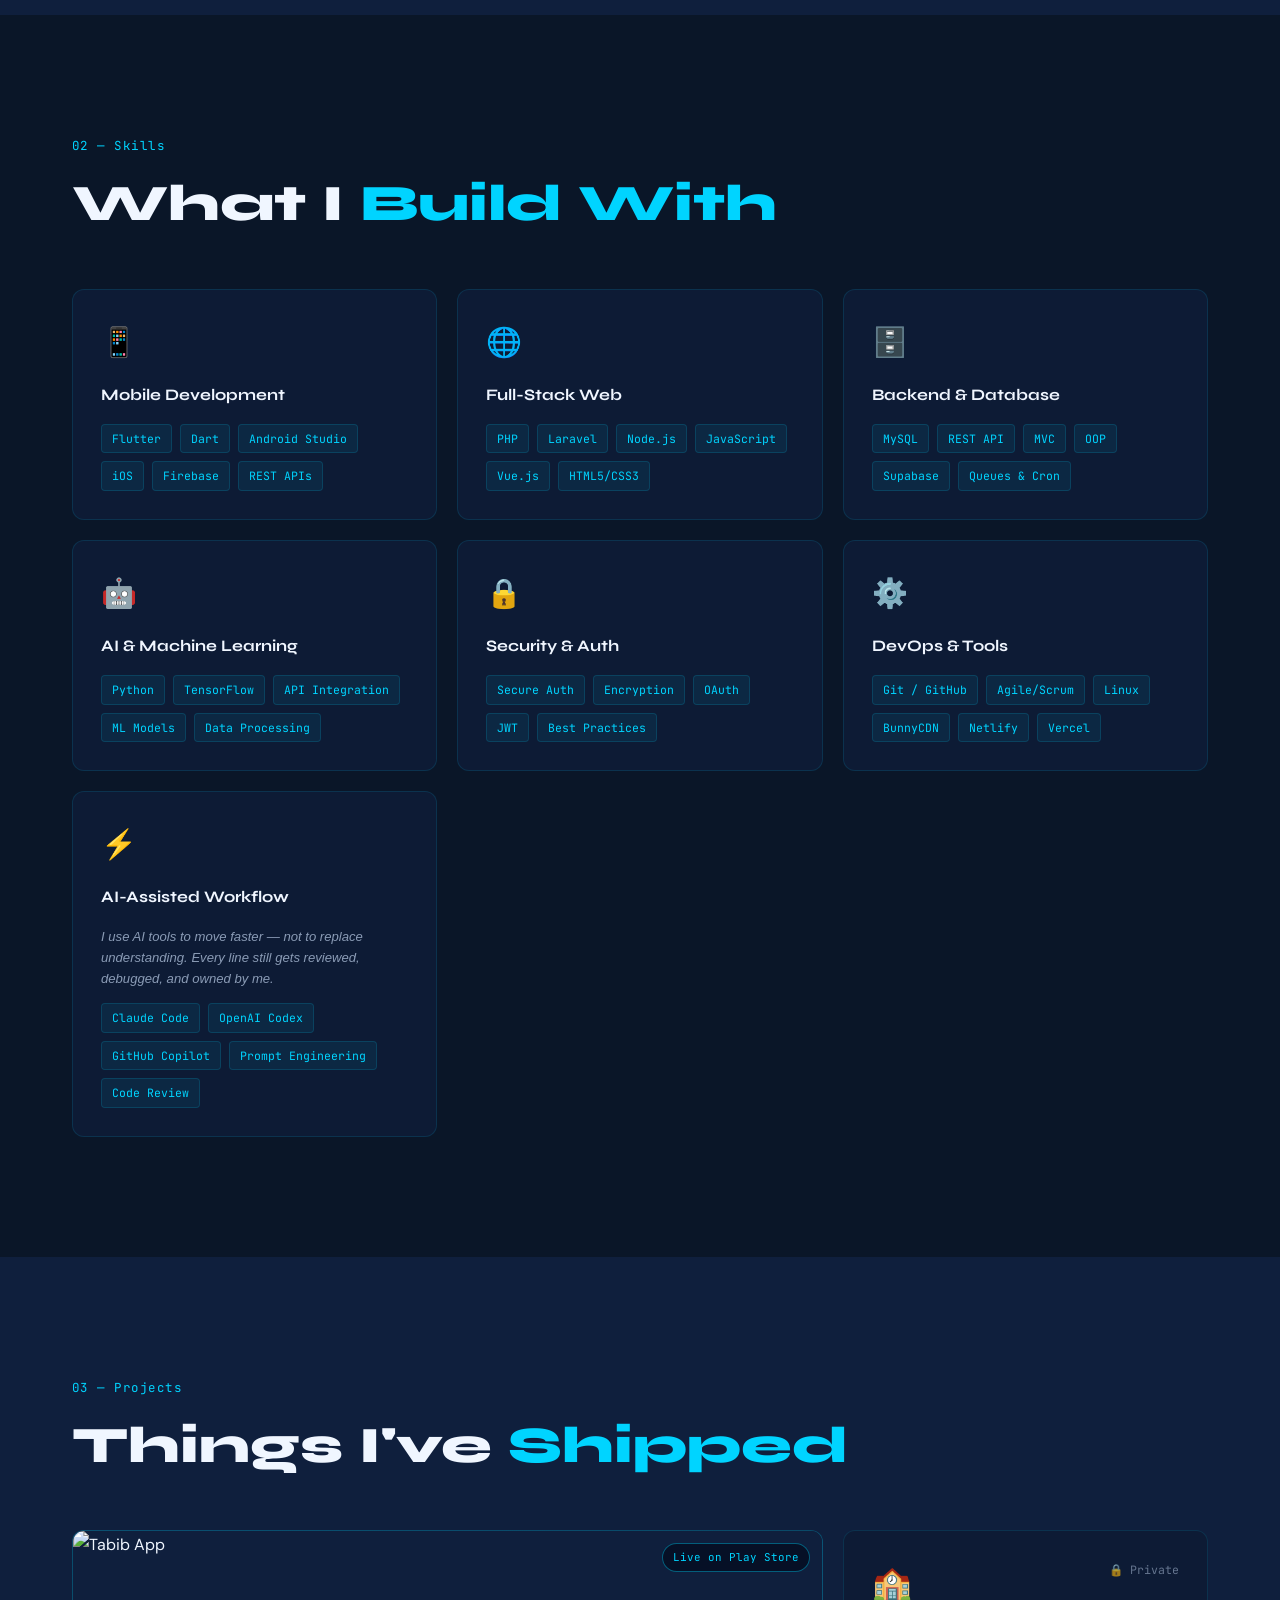
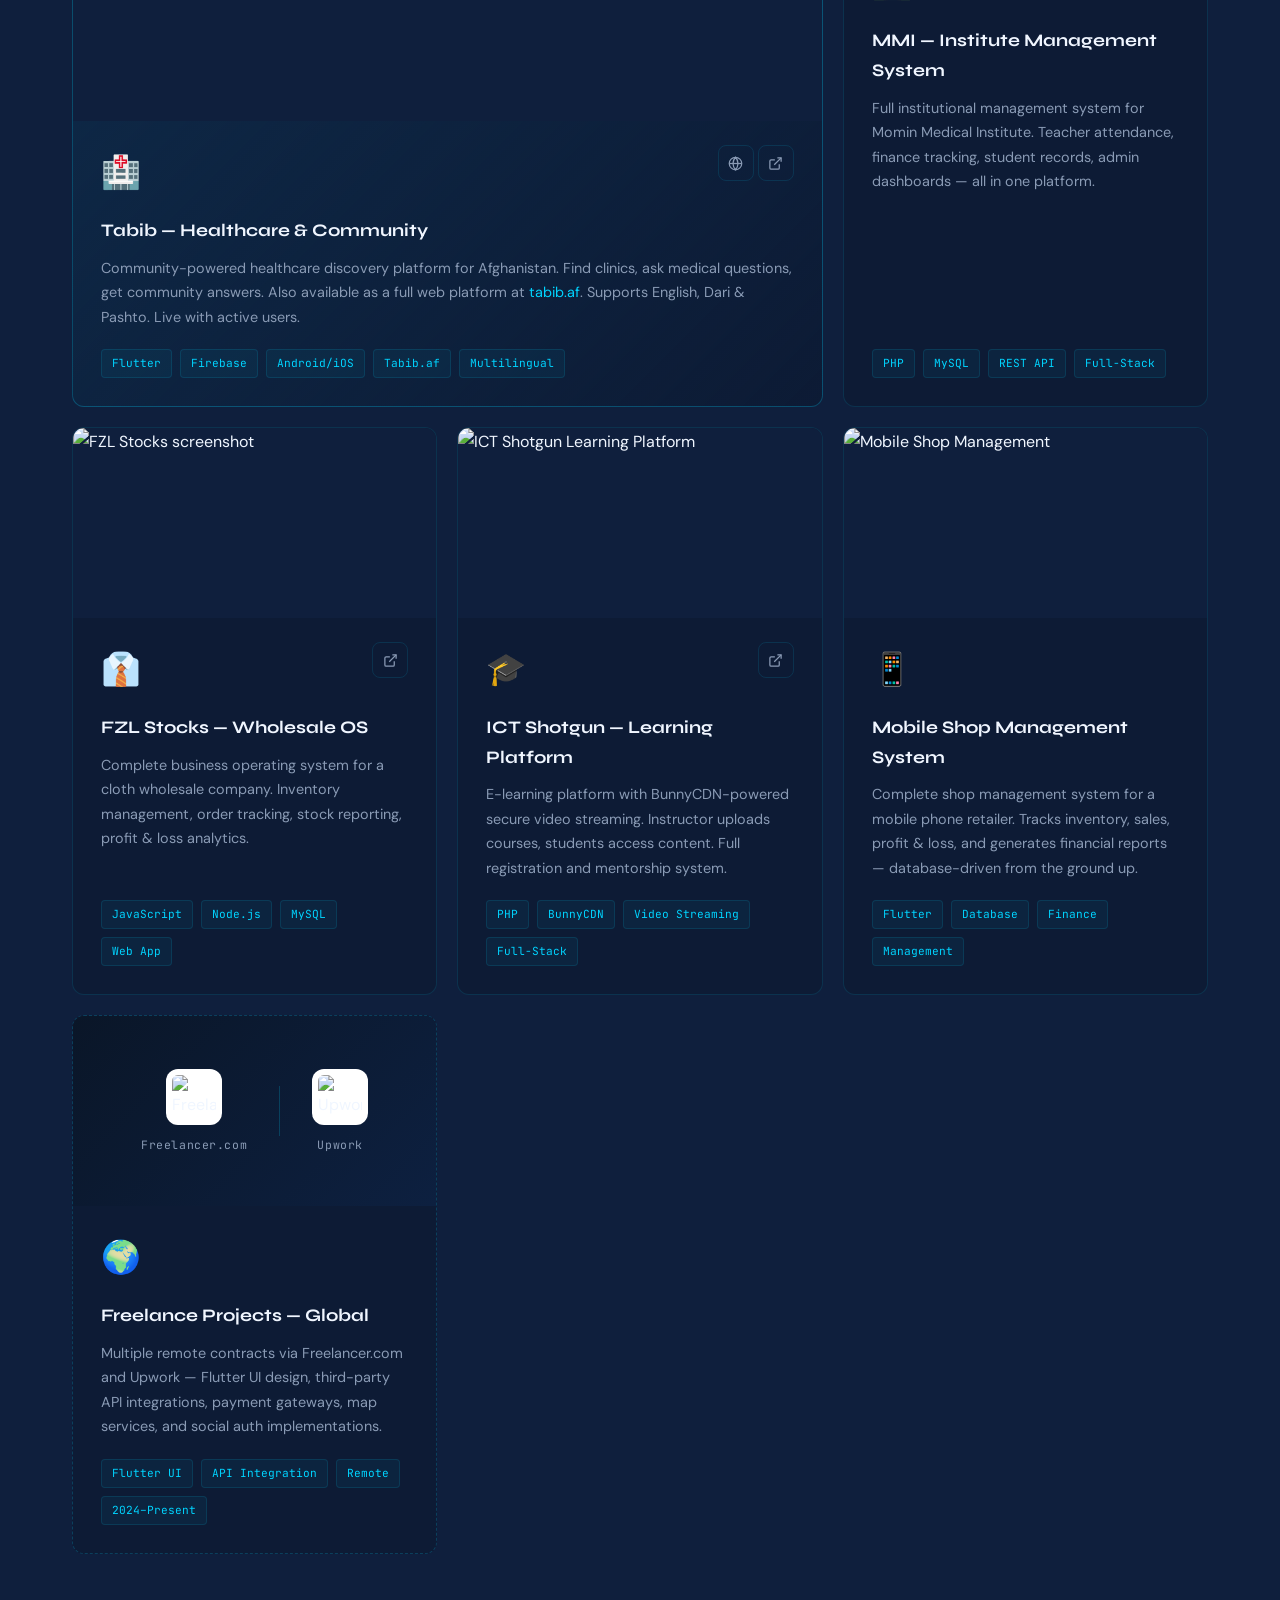
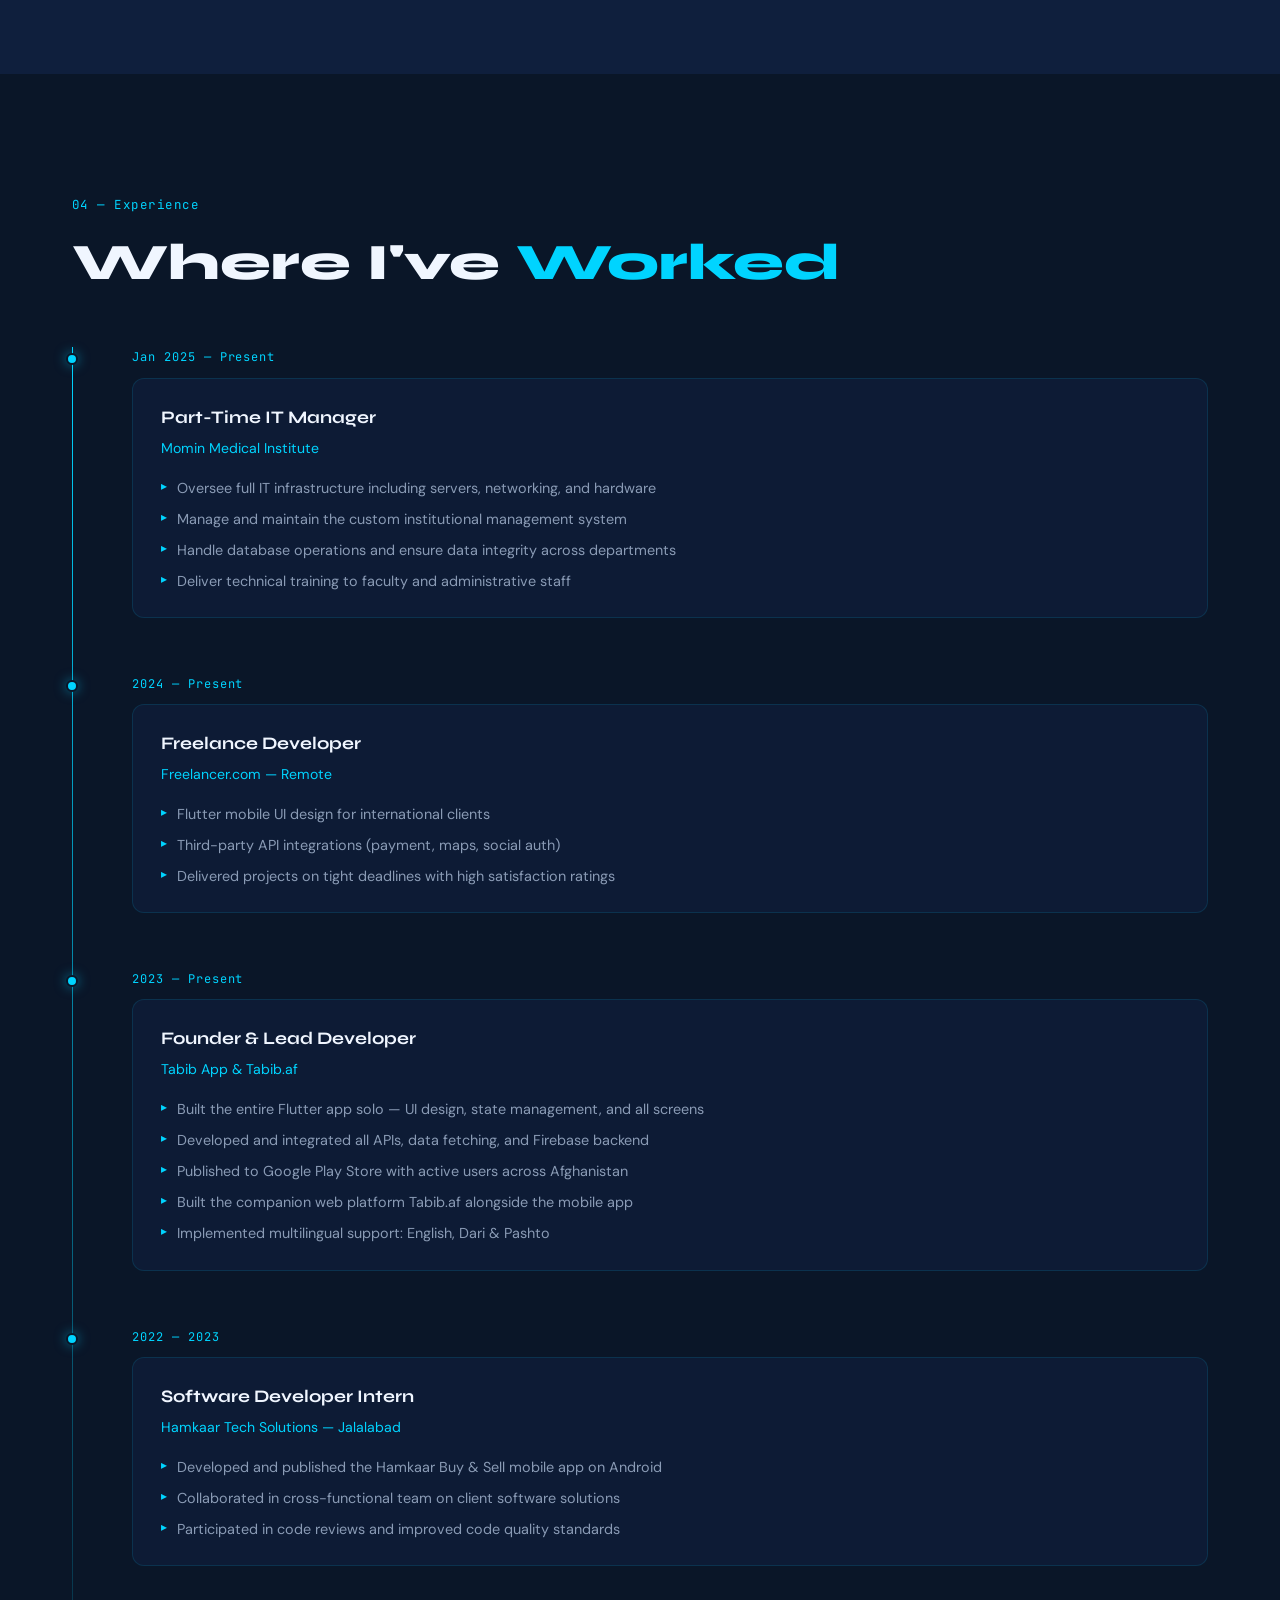
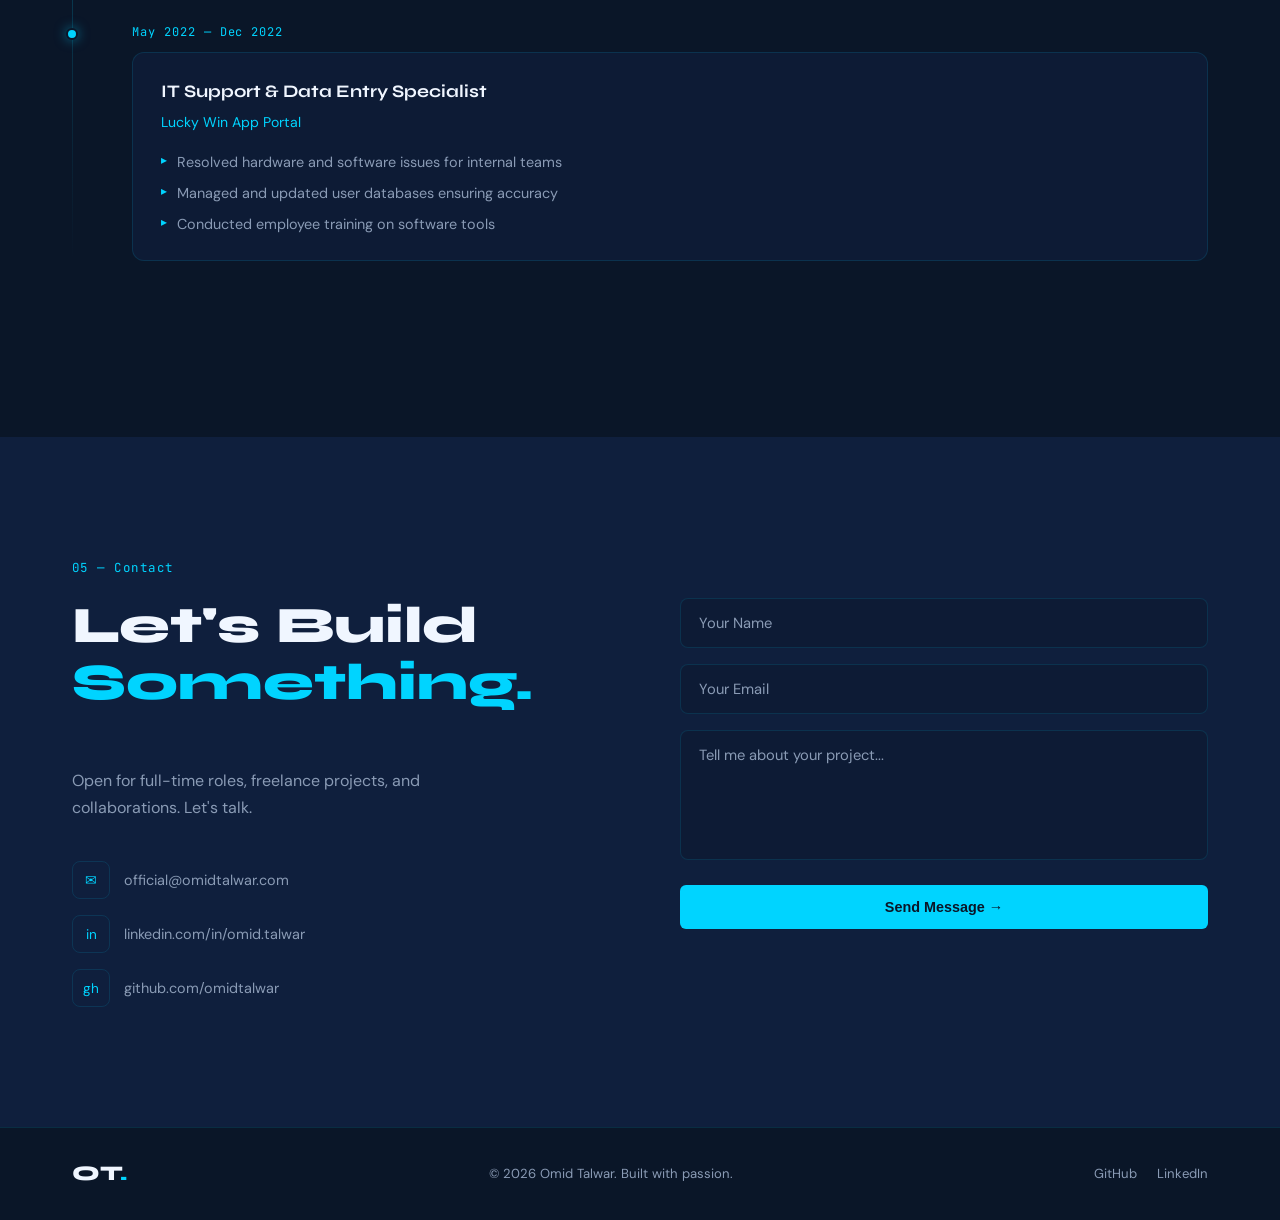
==== commit 3279877f: "urls" ====
--- a/index.html
+++ b/index.html
@@ -219,7 +219,7 @@
 
         <div class="project-card featured reveal-card">
           <div class="project-thumb">
-            <img src="https://image.thum.io/get/width/800/crop/500/https://tabib.af" alt="Tabib.af screenshot" loading="lazy" />
+            <img src="https://play-lh.googleusercontent.com/aMxDmoK0mqN1tc9gREaA14lnmU9mPOwILD5S8liIBX94FmAi_zuZ2Y9-eRt6DOeIFba1qHnICz3H4EI0sUXtPWg=w5120-h2880-rw" alt="Tabib App" loading="lazy" />
             <div class="project-badge">Live on Play Store</div>
           </div>
           <div class="project-body">
@@ -243,16 +243,11 @@
         </div>
 
         <div class="project-card reveal-card">
-          <div class="project-thumb">
-            <img src="https://image.thum.io/get/width/800/crop/500/https://www.mmi-af.org" alt="MMI screenshot" loading="lazy" />
-          </div>
           <div class="project-body">
             <div class="project-top">
               <div class="project-icon">🏫</div>
               <div class="project-links">
-                <a href="https://www.mmi-af.org" target="_blank" title="View Project">
-                  <svg viewBox="0 0 24 24" fill="none" stroke="currentColor" stroke-width="2"><path d="M18 13v6a2 2 0 0 1-2 2H5a2 2 0 0 1-2-2V8a2 2 0 0 1 2-2h6"/><polyline points="15 3 21 3 21 9"/><line x1="10" y1="14" x2="21" y2="3"/></svg>
-                </a>
+                <span class="project-private">🔒 Private</span>
               </div>
             </div>
             <h3>MMI — Institute Management System</h3>
@@ -286,7 +281,7 @@
 
         <div class="project-card reveal-card">
           <div class="project-thumb">
-            <img src="https://image.thum.io/get/width/800/crop/500/https://ictshotgun.com" alt="ICT Shotgun screenshot" loading="lazy" />
+            <img src="https://images.unsplash.com/photo-1588912914074-b93851ff14b8?w=800&h=500&fit=crop&auto=format" alt="ICT Shotgun Learning Platform" loading="lazy" />
           </div>
           <div class="project-body">
             <div class="project-top">
@@ -306,6 +301,9 @@
         </div>
 
         <div class="project-card reveal-card">
+          <div class="project-thumb">
+            <img src="https://images.unsplash.com/photo-1556742111-a301076d9d18?w=800&h=500&fit=crop&auto=format" alt="Mobile Shop Management" loading="lazy" />
+          </div>
           <div class="project-body">
             <div class="project-top">
               <div class="project-icon">📱</div>
@@ -320,12 +318,25 @@
         </div>
 
         <div class="project-card freelance-card reveal-card">
+          <div class="project-thumb freelance-thumb">
+            <div class="freelance-logos">
+              <div class="freelance-logo-wrap">
+                <img src="https://logo.clearbit.com/freelancer.com" alt="Freelancer.com" />
+                <span>Freelancer.com</span>
+              </div>
+              <div class="freelance-logo-divider"></div>
+              <div class="freelance-logo-wrap">
+                <img src="https://logo.clearbit.com/upwork.com" alt="Upwork" />
+                <span>Upwork</span>
+              </div>
+            </div>
+          </div>
           <div class="project-body">
             <div class="project-top">
               <div class="project-icon">🌍</div>
             </div>
             <h3>Freelance Projects — Global</h3>
-            <p>Multiple remote contracts via Freelancer.com — Flutter UI design, third-party API integrations, payment gateways, map services, and social auth implementations.</p>
+            <p>Multiple remote contracts via Freelancer.com and Upwork — Flutter UI design, third-party API integrations, payment gateways, map services, and social auth implementations.</p>
             <div class="project-tech">
               <span>Flutter UI</span><span>API Integration</span><span>Remote</span><span>2024–Present</span>
             </div>
--- a/style.css
+++ b/style.css
@@ -433,6 +433,10 @@
 }
 .project-links a svg { width: 15px; height: 15px; }
 .project-links a:hover { border-color: var(--accent); color: var(--accent); }
+.project-private {
+  font-family: var(--font-mono); font-size: 0.72rem;
+  color: var(--gray); opacity: 0.7;
+}
 .project-card h3 {
   font-family: var(--font-display); font-size: 1.1rem;
   font-weight: 700; margin-bottom: 10px; color: var(--white);
@@ -447,6 +451,30 @@
   font-family: var(--font-mono); font-size: 0.7rem; color: var(--accent);
 }
 .freelance-card { border-style: dashed; border-color: rgba(0,212,255,0.2); }
+.freelance-thumb {
+  background: linear-gradient(135deg, #0a1628, #0d2040);
+  display: flex !important;
+  align-items: center; justify-content: center;
+}
+.freelance-logos {
+  display: flex; align-items: center; gap: 32px;
+}
+.freelance-logo-wrap {
+  display: flex; flex-direction: column; align-items: center; gap: 10px;
+}
+.freelance-logo-wrap img {
+  width: 56px; height: 56px;
+  object-fit: contain; border-radius: 12px;
+  background: #fff; padding: 6px;
+}
+.freelance-logo-wrap span {
+  font-family: var(--font-mono); font-size: 0.72rem;
+  color: var(--gray); letter-spacing: 0.05em;
+}
+.freelance-logo-divider {
+  width: 1px; height: 50px;
+  background: rgba(0,212,255,0.2);
+}
 
 /* ── EXPERIENCE ────────────────────────────────────────────────────────────── */
 .timeline { position: relative; padding-left: 28px; }
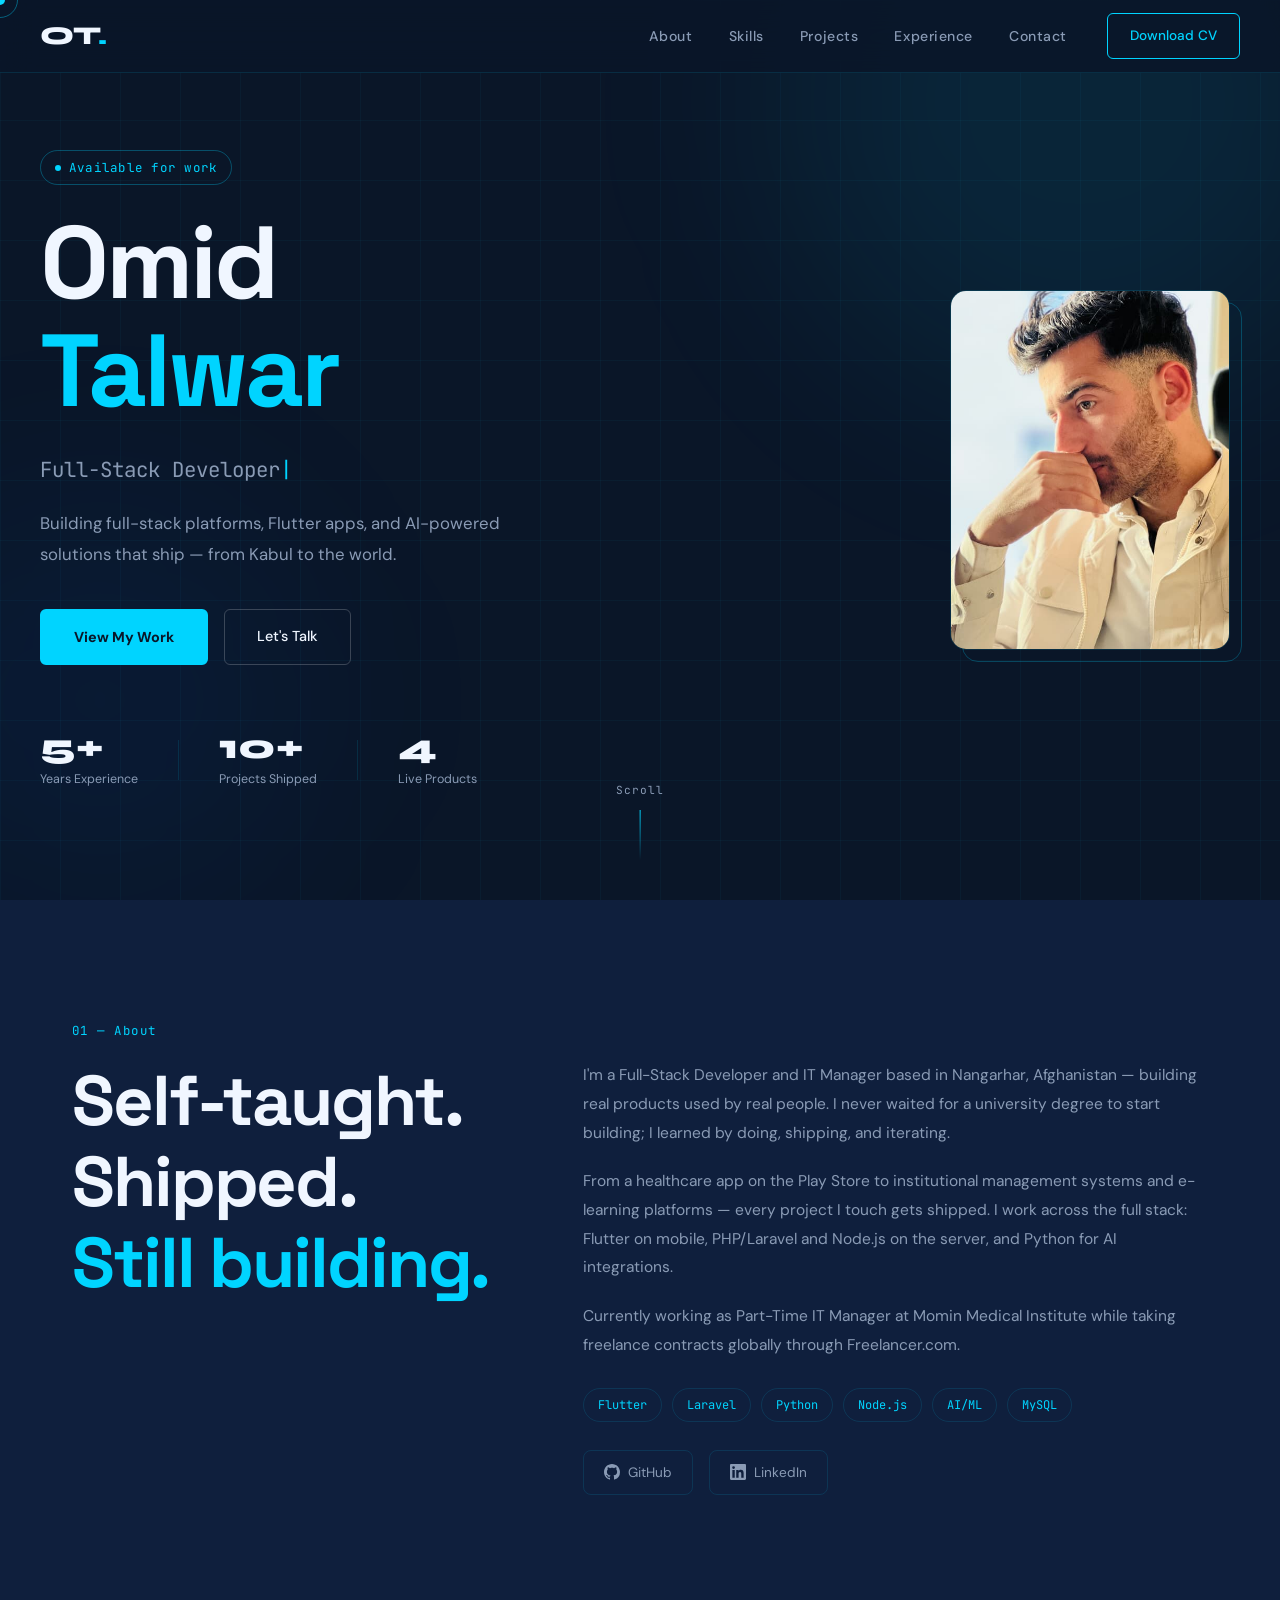
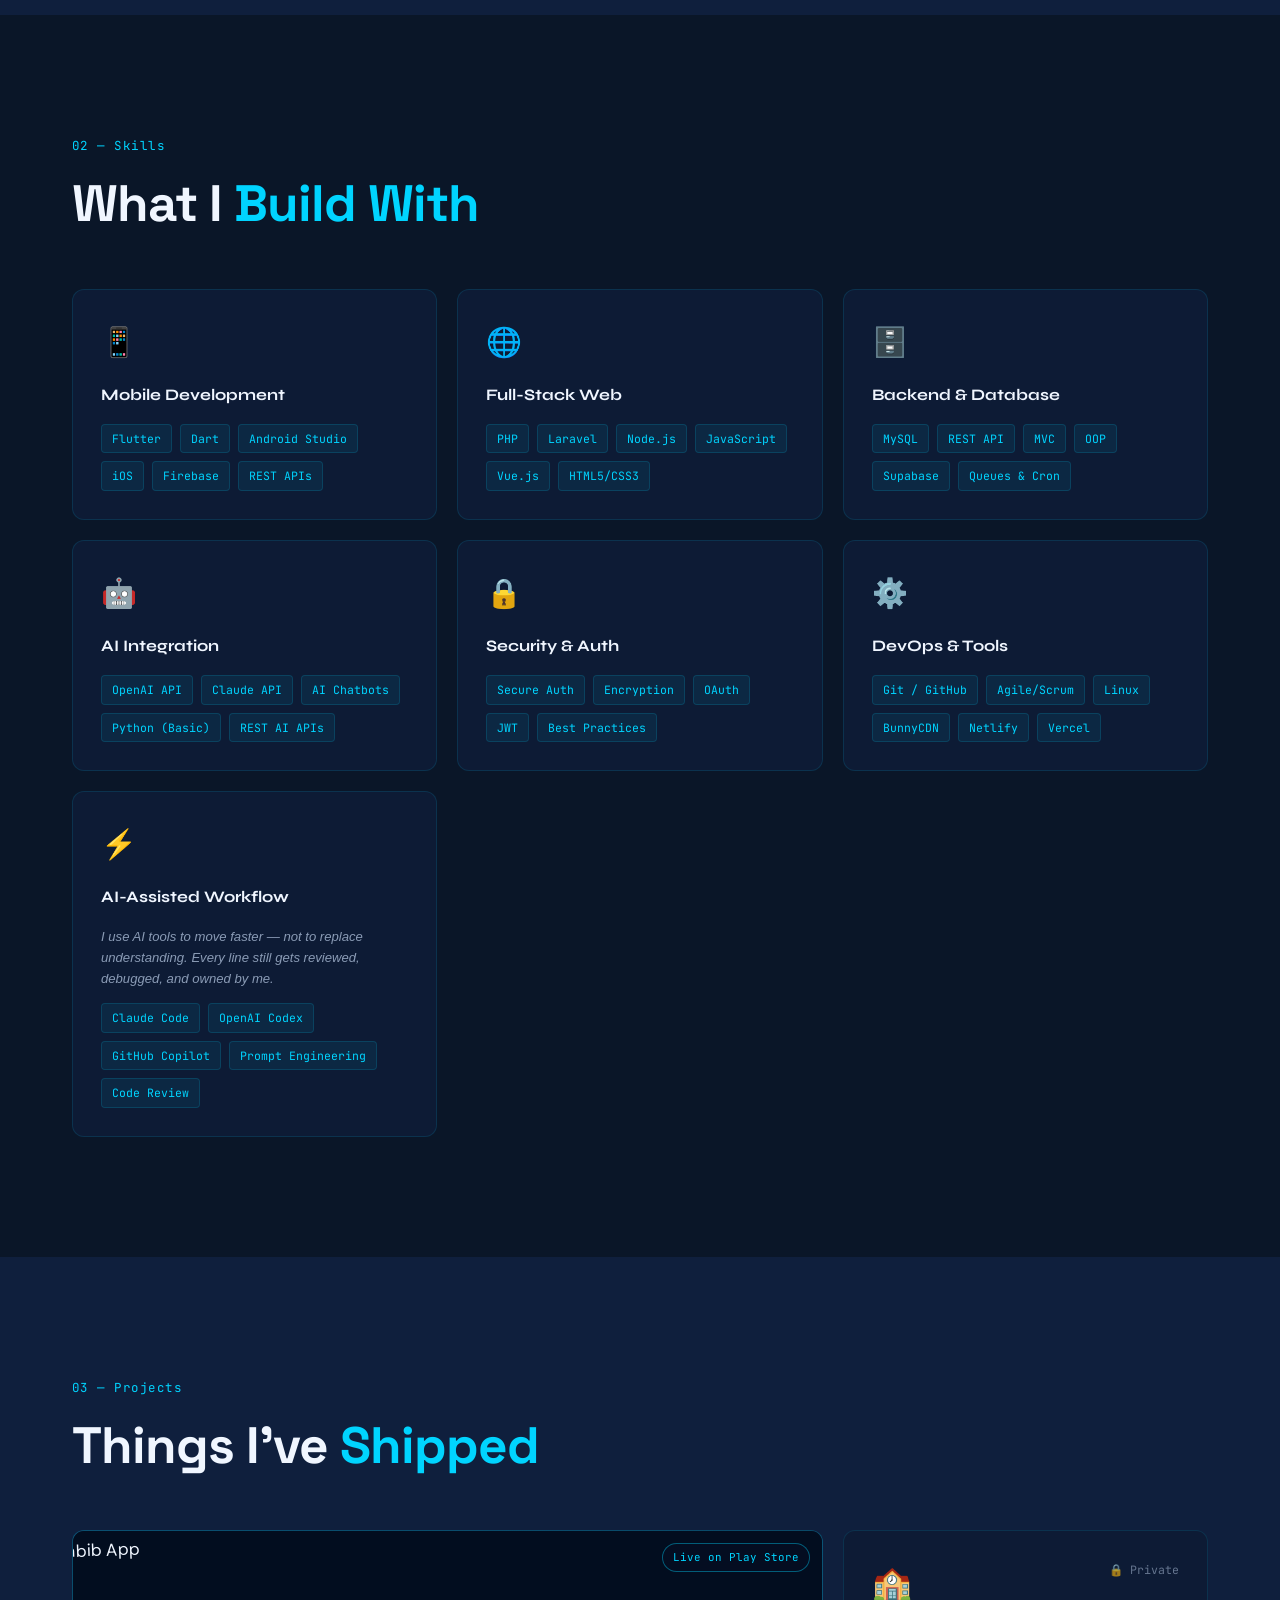
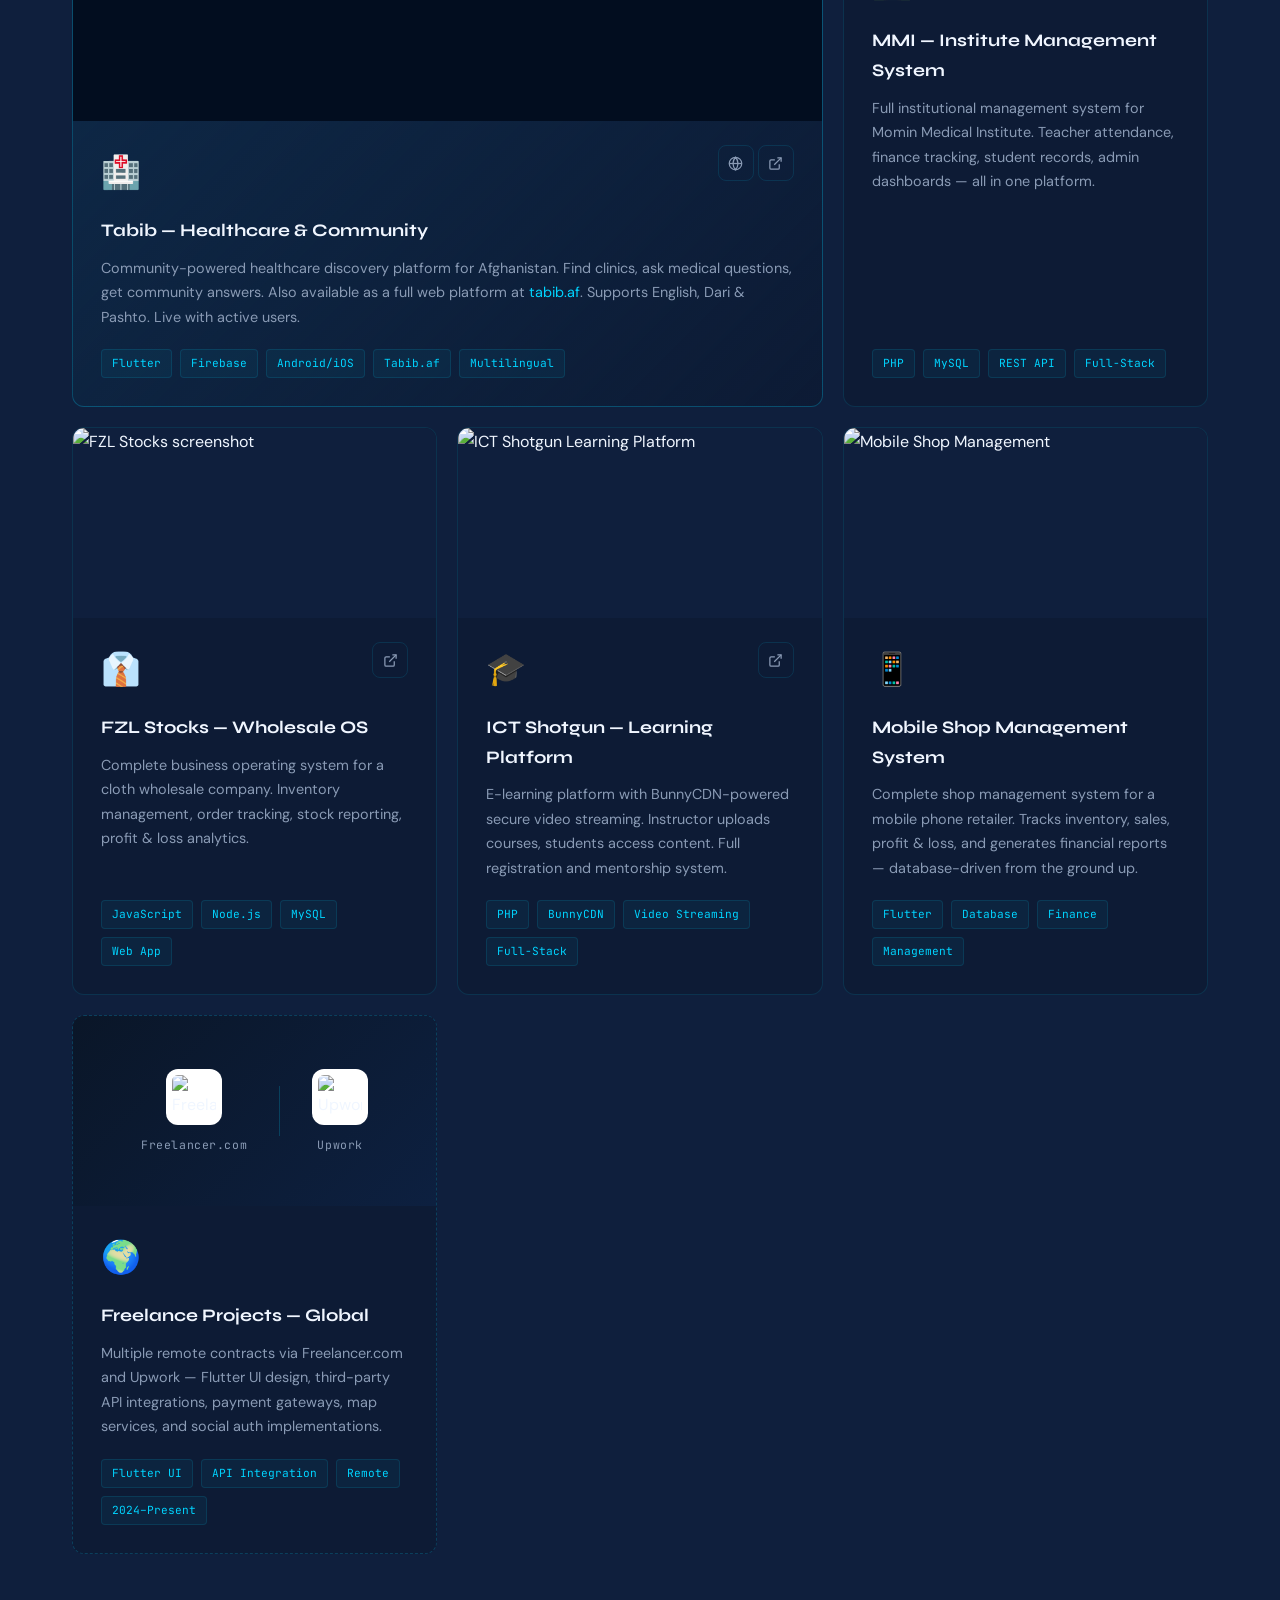
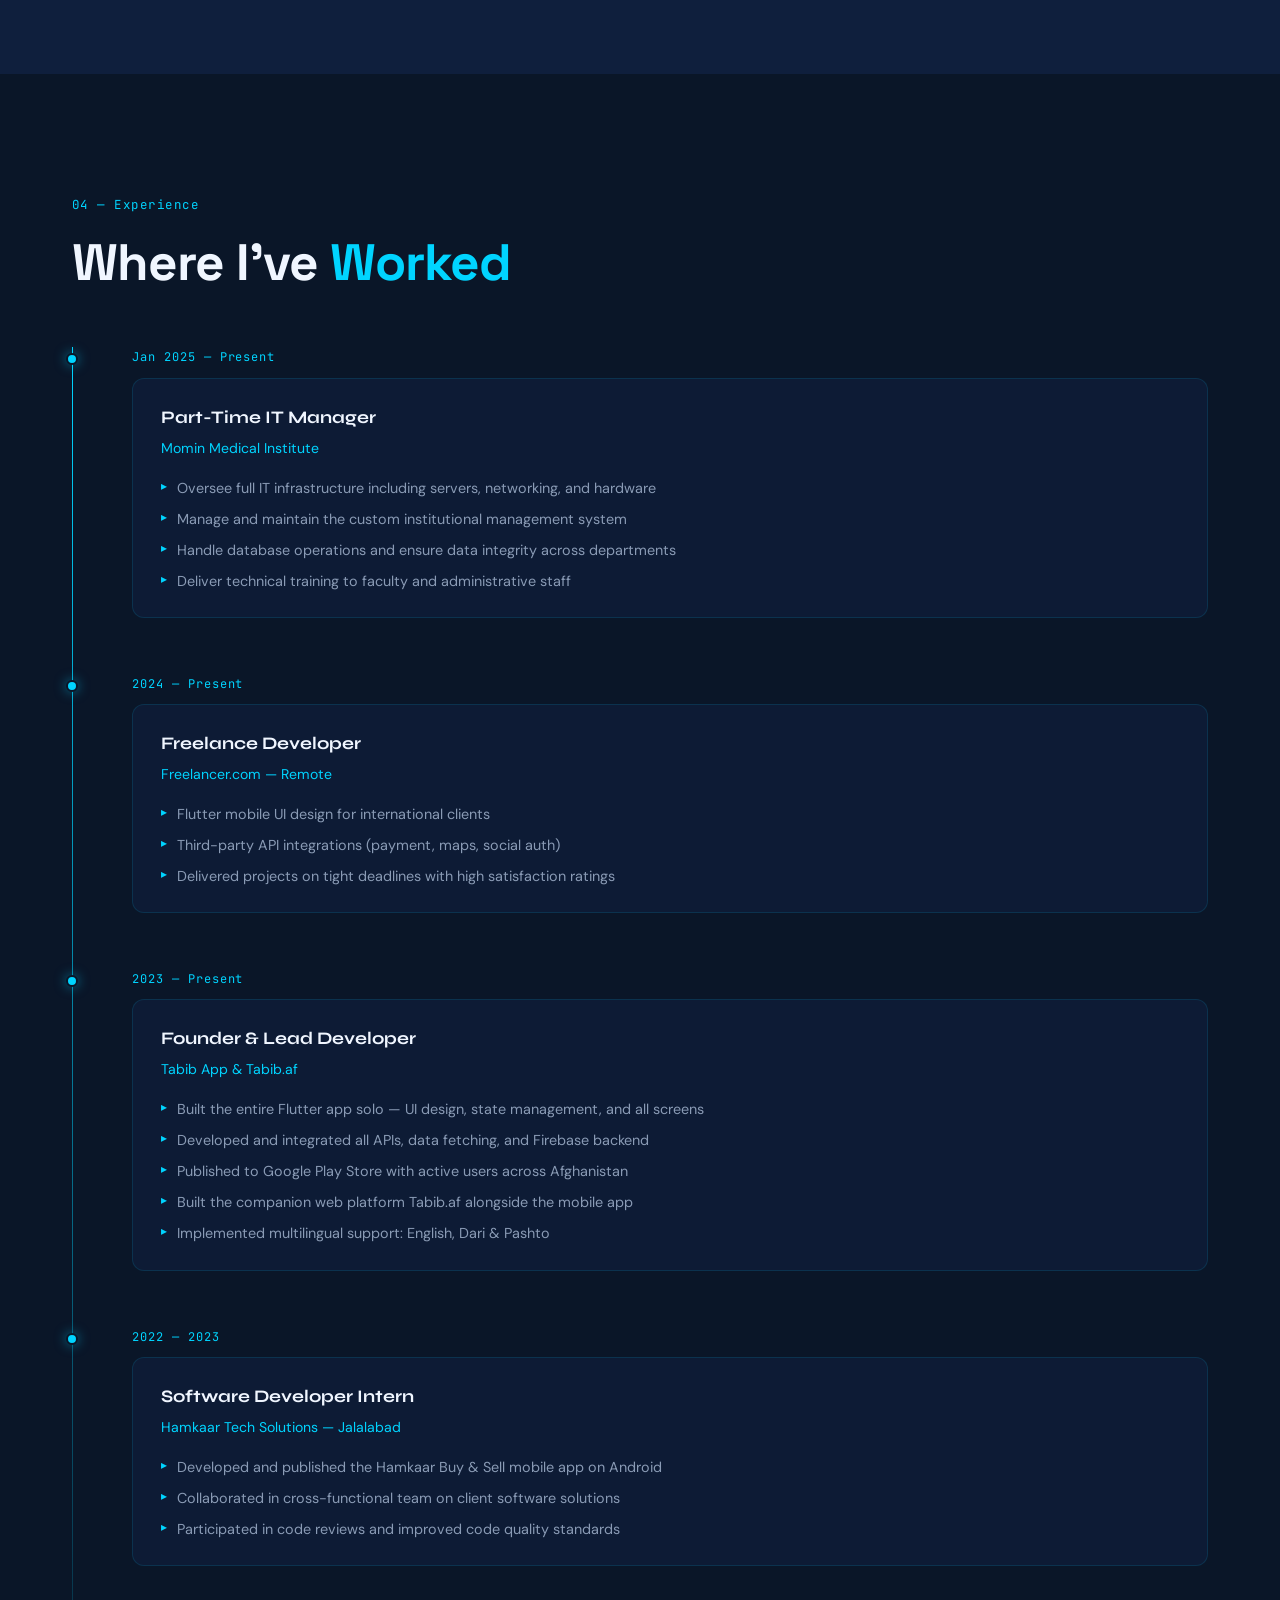
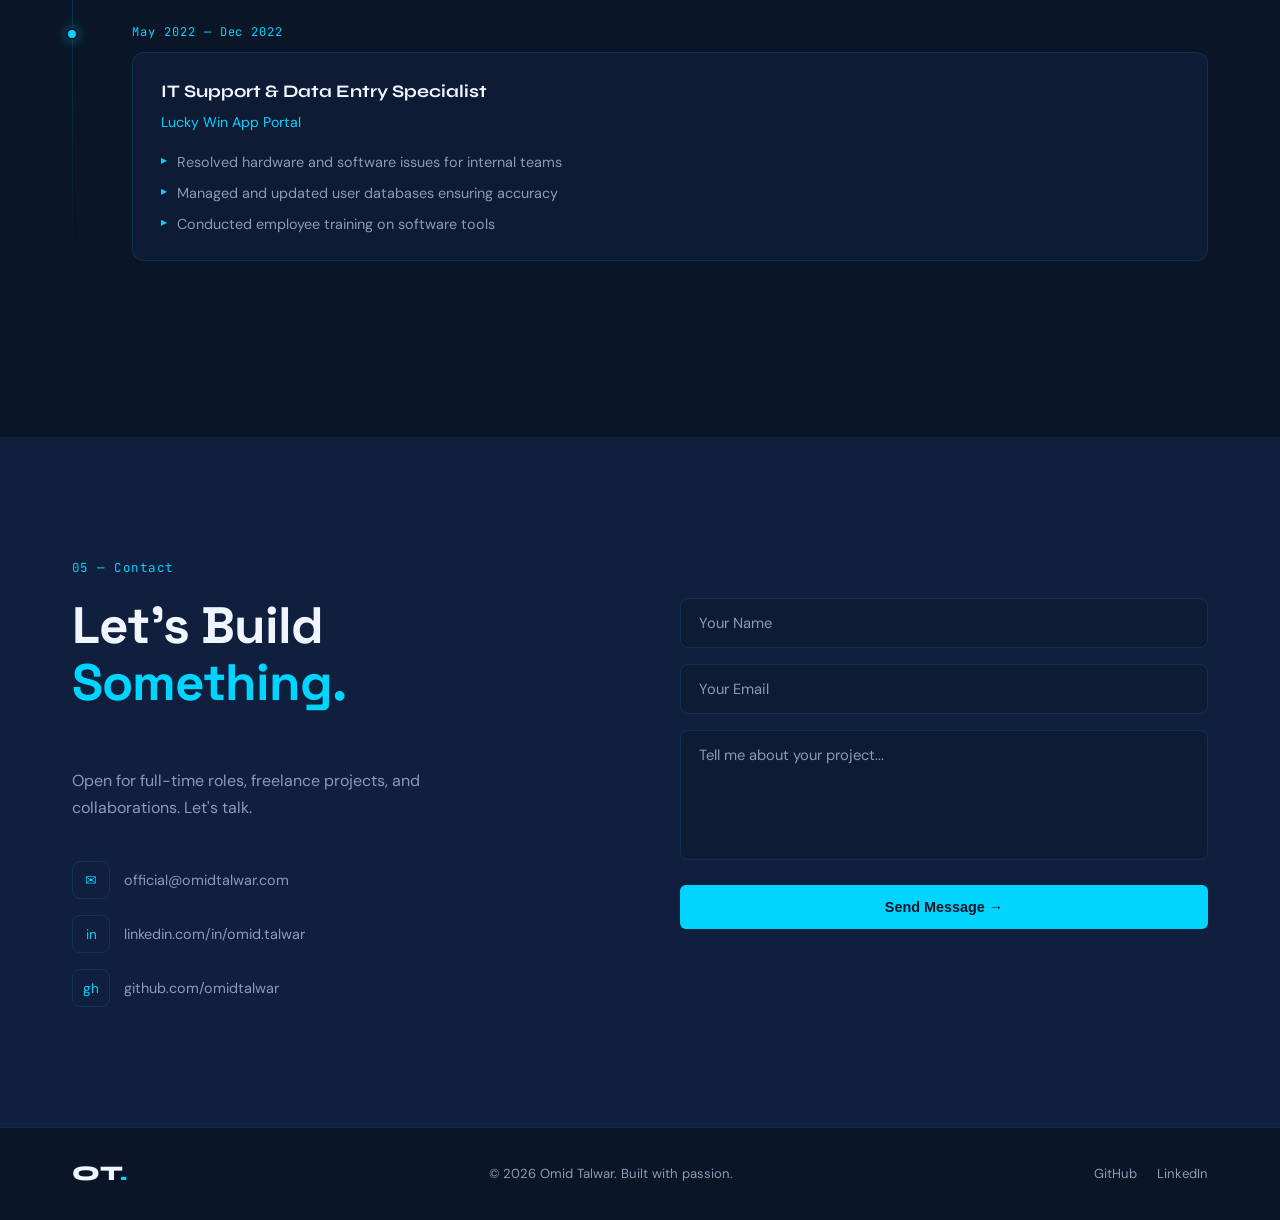
==== commit 52af7bed: "urls" ====
--- a/index.html
+++ b/index.html
@@ -171,10 +171,10 @@
 
         <div class="skill-card reveal-card">
           <div class="skill-card-icon">🤖</div>
-          <h3>AI & Machine Learning</h3>
-          <div class="skill-tags">
-            <span>Python</span><span>TensorFlow</span><span>API Integration</span>
-            <span>ML Models</span><span>Data Processing</span>
+          <h3>AI Integration</h3>
+          <div class="skill-tags">
+            <span>OpenAI API</span><span>Claude API</span><span>AI Chatbots</span>
+            <span>Python (Basic)</span><span>REST AI APIs</span>
           </div>
         </div>
 
@@ -218,8 +218,8 @@
       <div class="projects-grid">
 
         <div class="project-card featured reveal-card">
-          <div class="project-thumb">
-            <img src="https://play-lh.googleusercontent.com/aMxDmoK0mqN1tc9gREaA14lnmU9mPOwILD5S8liIBX94FmAi_zuZ2Y9-eRt6DOeIFba1qHnICz3H4EI0sUXtPWg=w5120-h2880-rw" alt="Tabib App" loading="lazy" />
+          <div class="project-thumb tabib-thumb">
+            <img src="https://play-lh.googleusercontent.com/aMxDmoK0mqN1tc9gREaA14lnmU9mPOwILD5S8liIBX94FmAi_zuZ2Y9-eRt6DOeIFba1qHnICz3H4EI0sUXtPWg=w1024-h500-rw" alt="Tabib App" loading="lazy" />
             <div class="project-badge">Live on Play Store</div>
           </div>
           <div class="project-body">
--- a/style.css
+++ b/style.css
@@ -131,9 +131,10 @@
   margin-bottom: 20px;
 }
 .section-title {
-  font-family: var(--font-display);
+  font-family: 'Space Grotesk', var(--font-display);
   font-size: clamp(2rem, 5vw, 3.2rem);
-  font-weight: 800; line-height: 1.1;
+  font-weight: 700; line-height: 1.1;
+  letter-spacing: -0.02em;
   margin-bottom: 56px;
 }
 .accent { color: var(--accent); }
@@ -297,9 +298,14 @@
 /* ── ABOUT ─────────────────────────────────────────────────────────────────── */
 .about { background: var(--navy2); }
 .about-grid {
-  display: grid; grid-template-columns: 1fr 1.6fr; gap: 80px; align-items: start;
-}
-.about-left .section-title { margin-bottom: 32px; font-size: clamp(2.5rem, 5vw, 4rem); }
+  display: grid; grid-template-columns: 1fr 1.4fr; gap: 64px; align-items: start;
+}
+.about-left .section-title {
+  margin-bottom: 0;
+  font-size: clamp(2.8rem, 5.5vw, 5rem);
+  line-height: 1.15;
+  letter-spacing: -0.03em;
+}
 .about-img-wrap { position: relative; display: inline-block; }
 .about-img-photo {
   width: 220px; height: 260px;
@@ -449,6 +455,19 @@
   border: 1px solid rgba(0,212,255,0.12);
   border-radius: 4px;
   font-family: var(--font-mono); font-size: 0.7rem; color: var(--accent);
+}
+.tabib-thumb {
+  background: #020d1f;
+  overflow: hidden;
+}
+.tabib-thumb img {
+  object-fit: contain !important;
+  object-position: center center !important;
+  transform: rotate(-2deg) scale(1.08);
+  transition: transform 0.5s ease;
+}
+.project-card:hover .tabib-thumb img {
+  transform: rotate(0deg) scale(1.03);
 }
 .freelance-card { border-style: dashed; border-color: rgba(0,212,255,0.2); }
 .freelance-thumb {
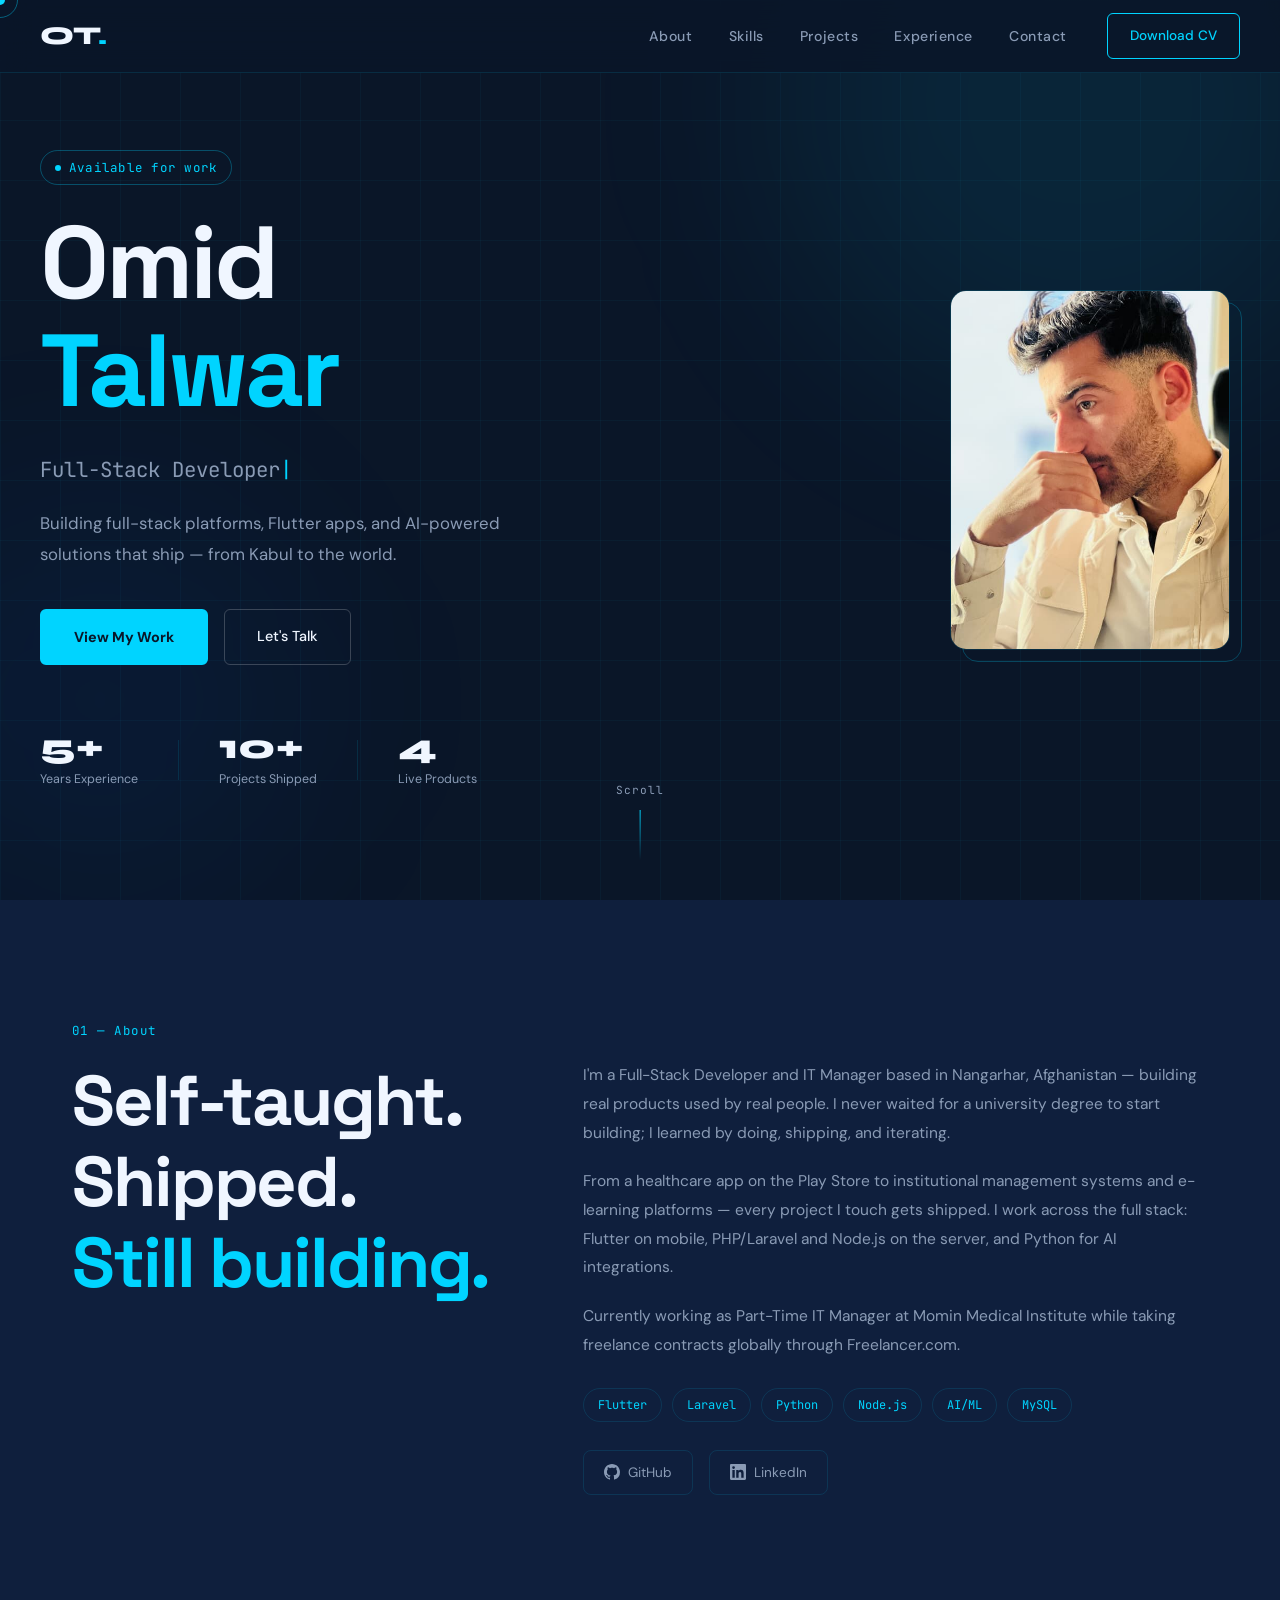
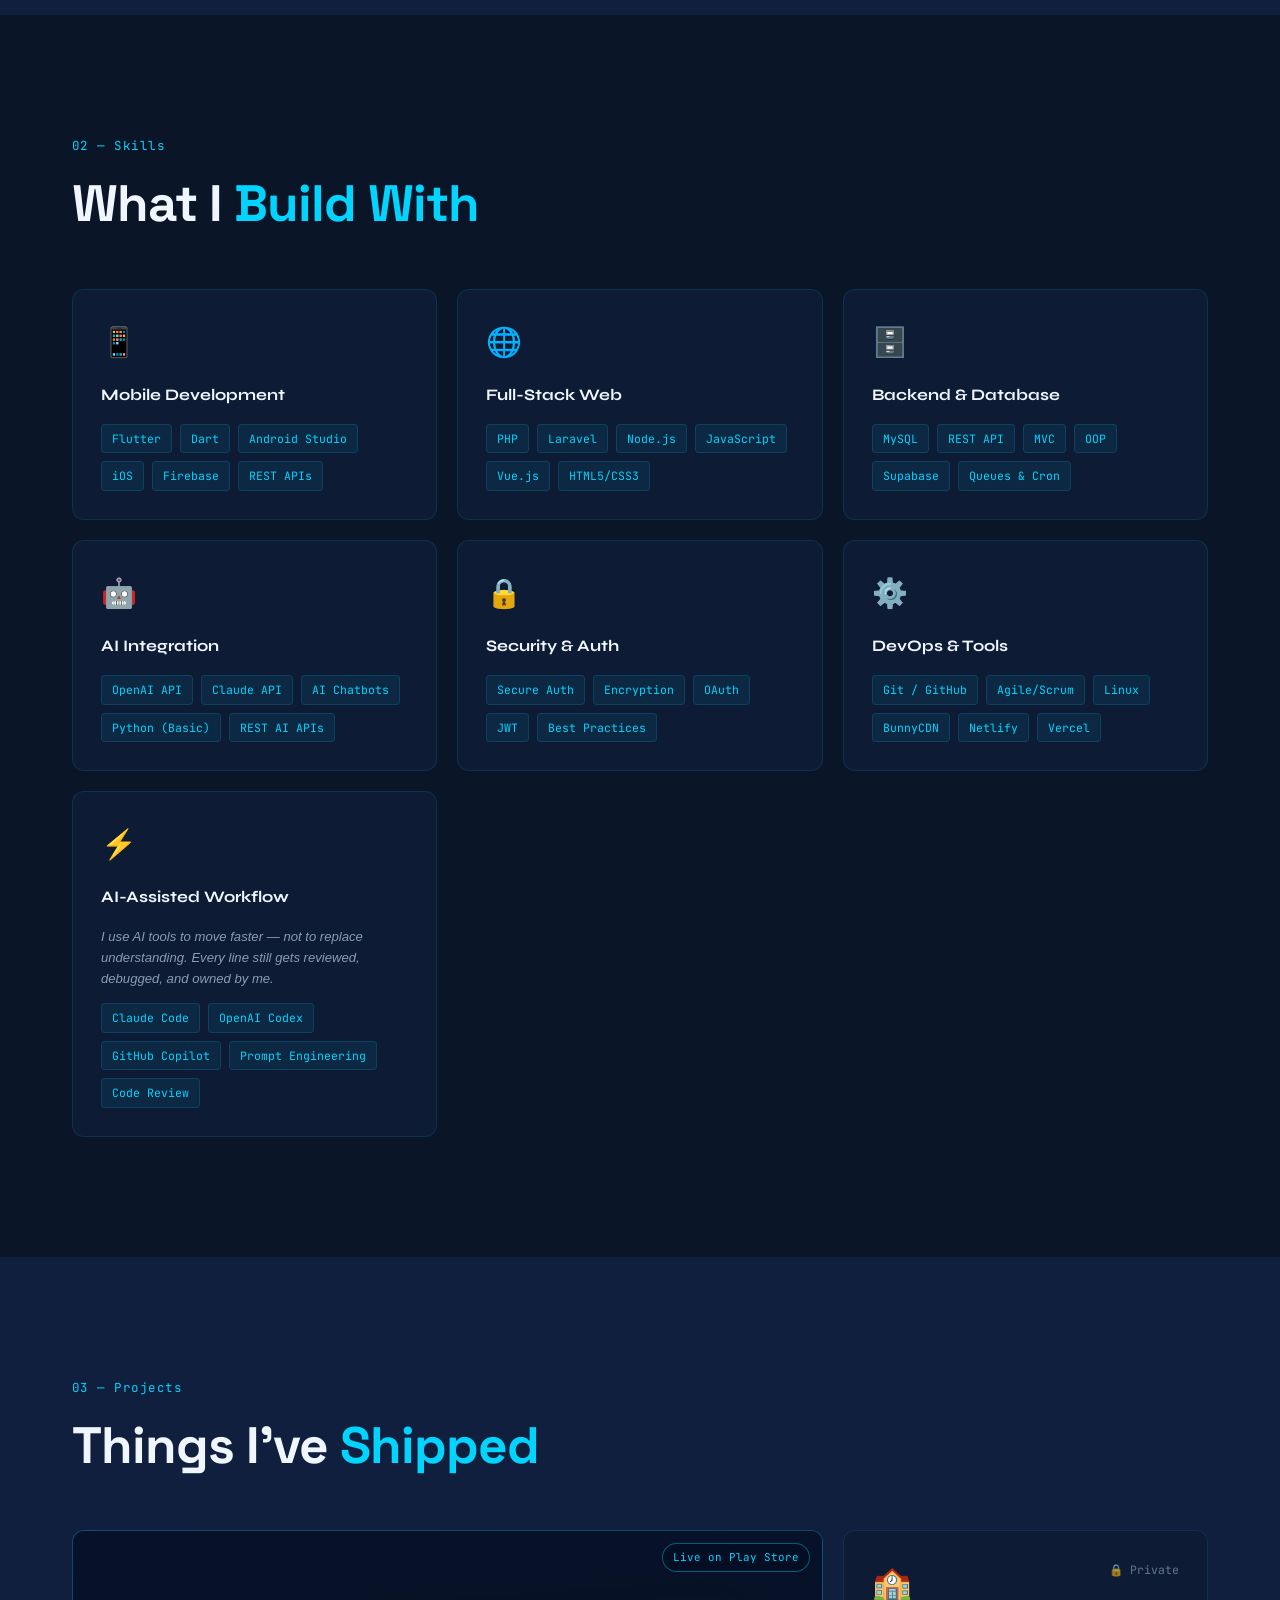
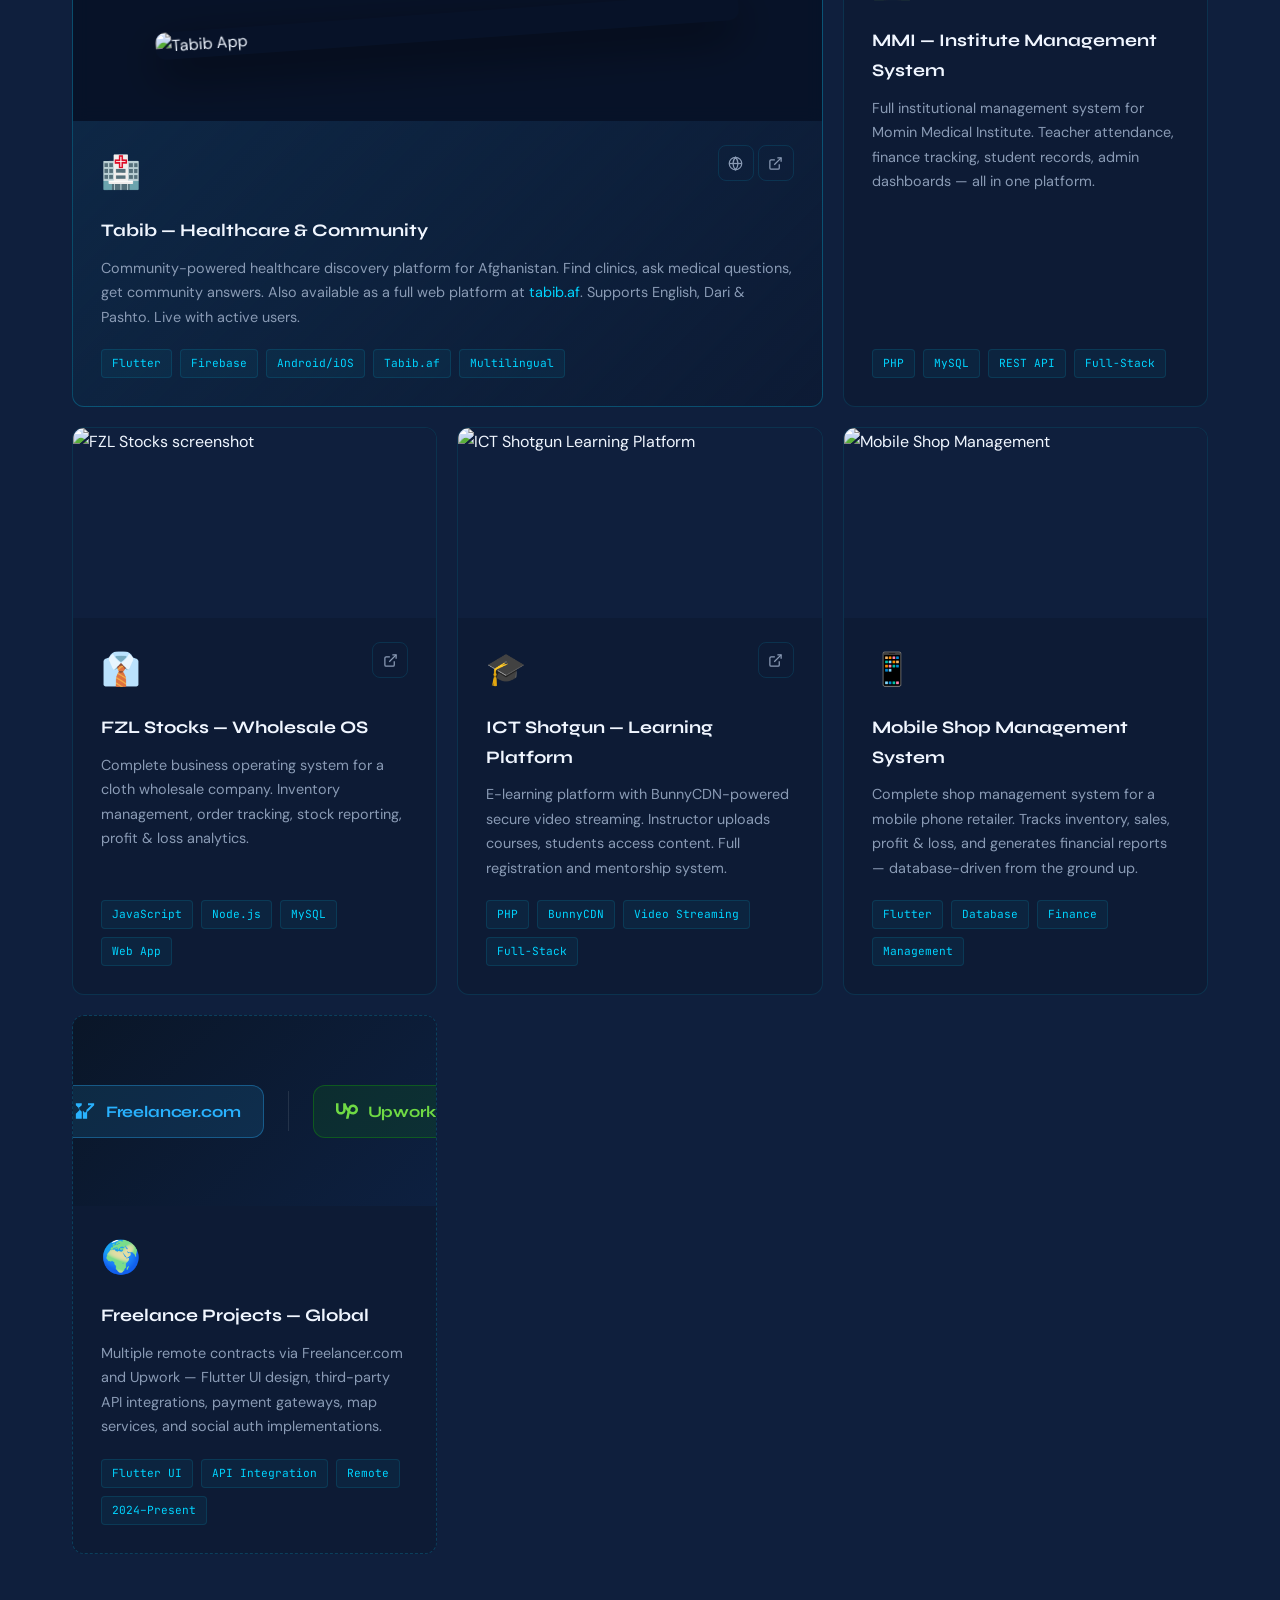
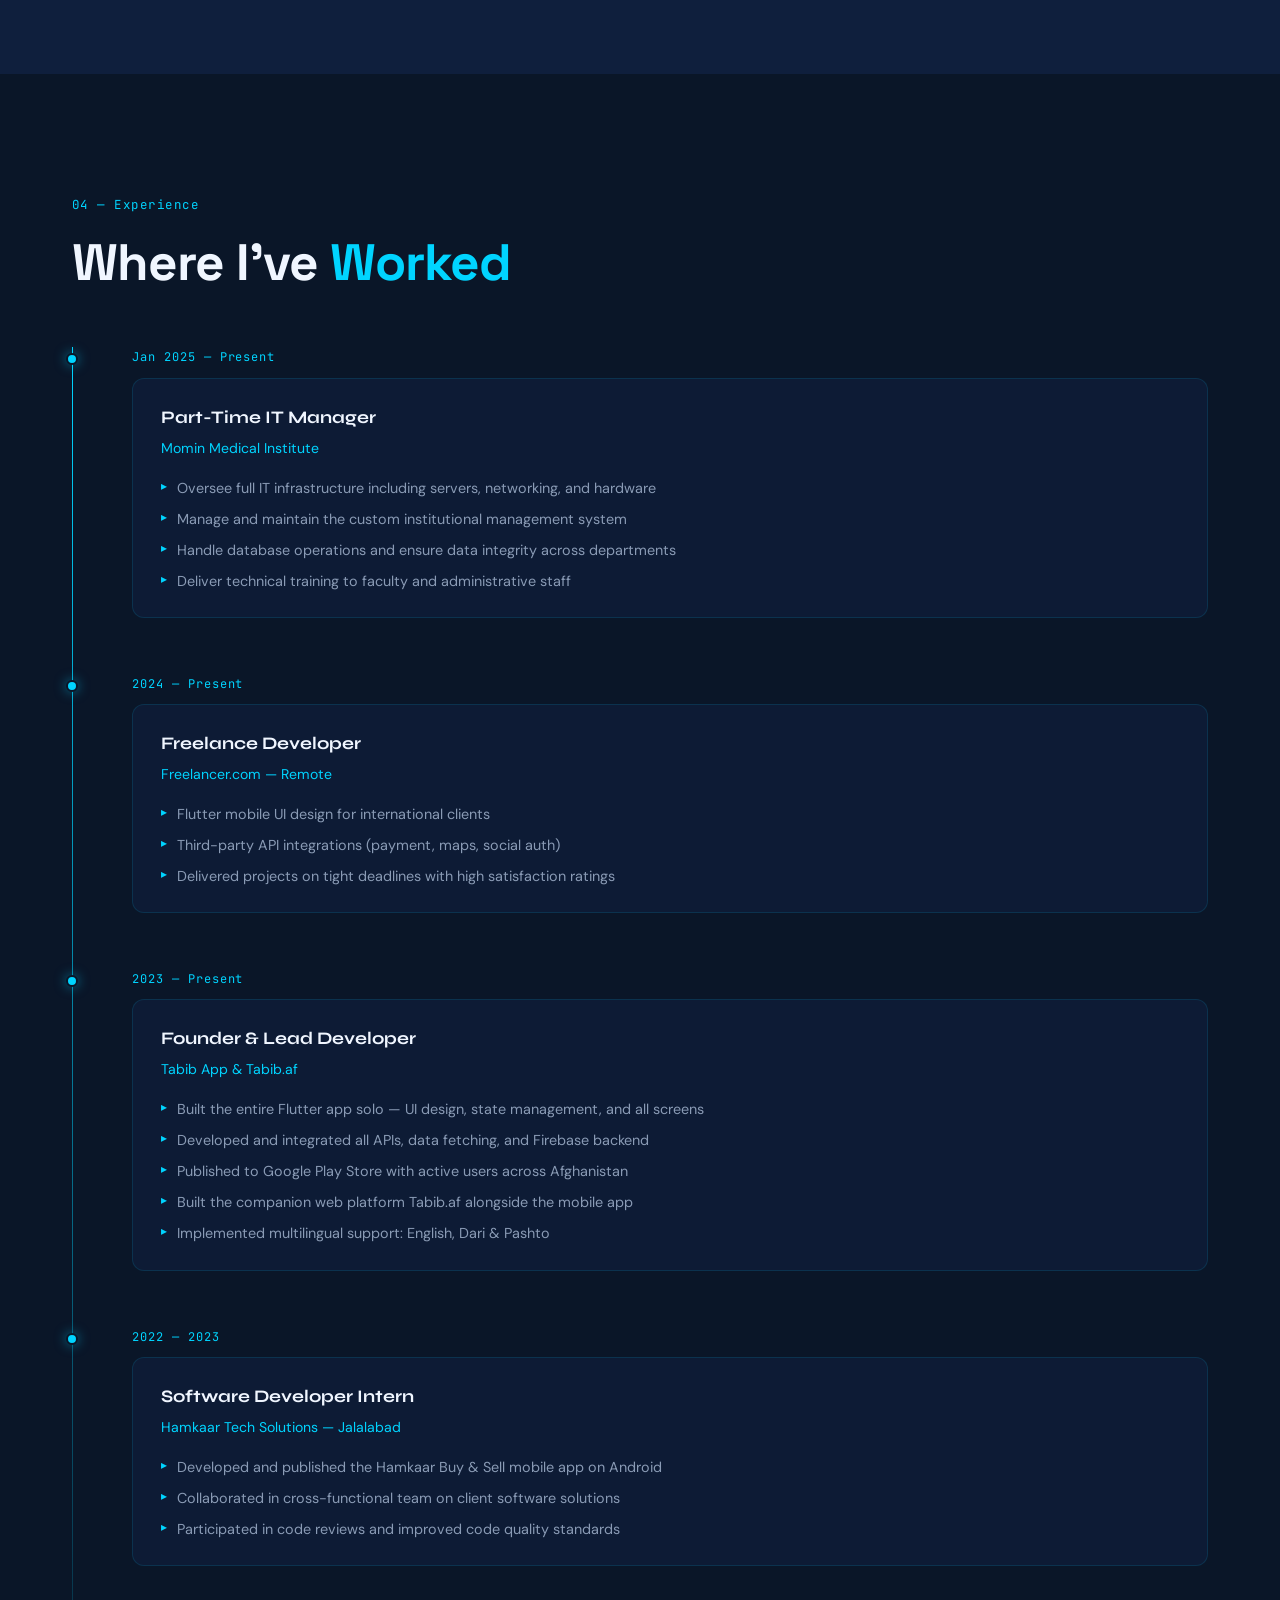
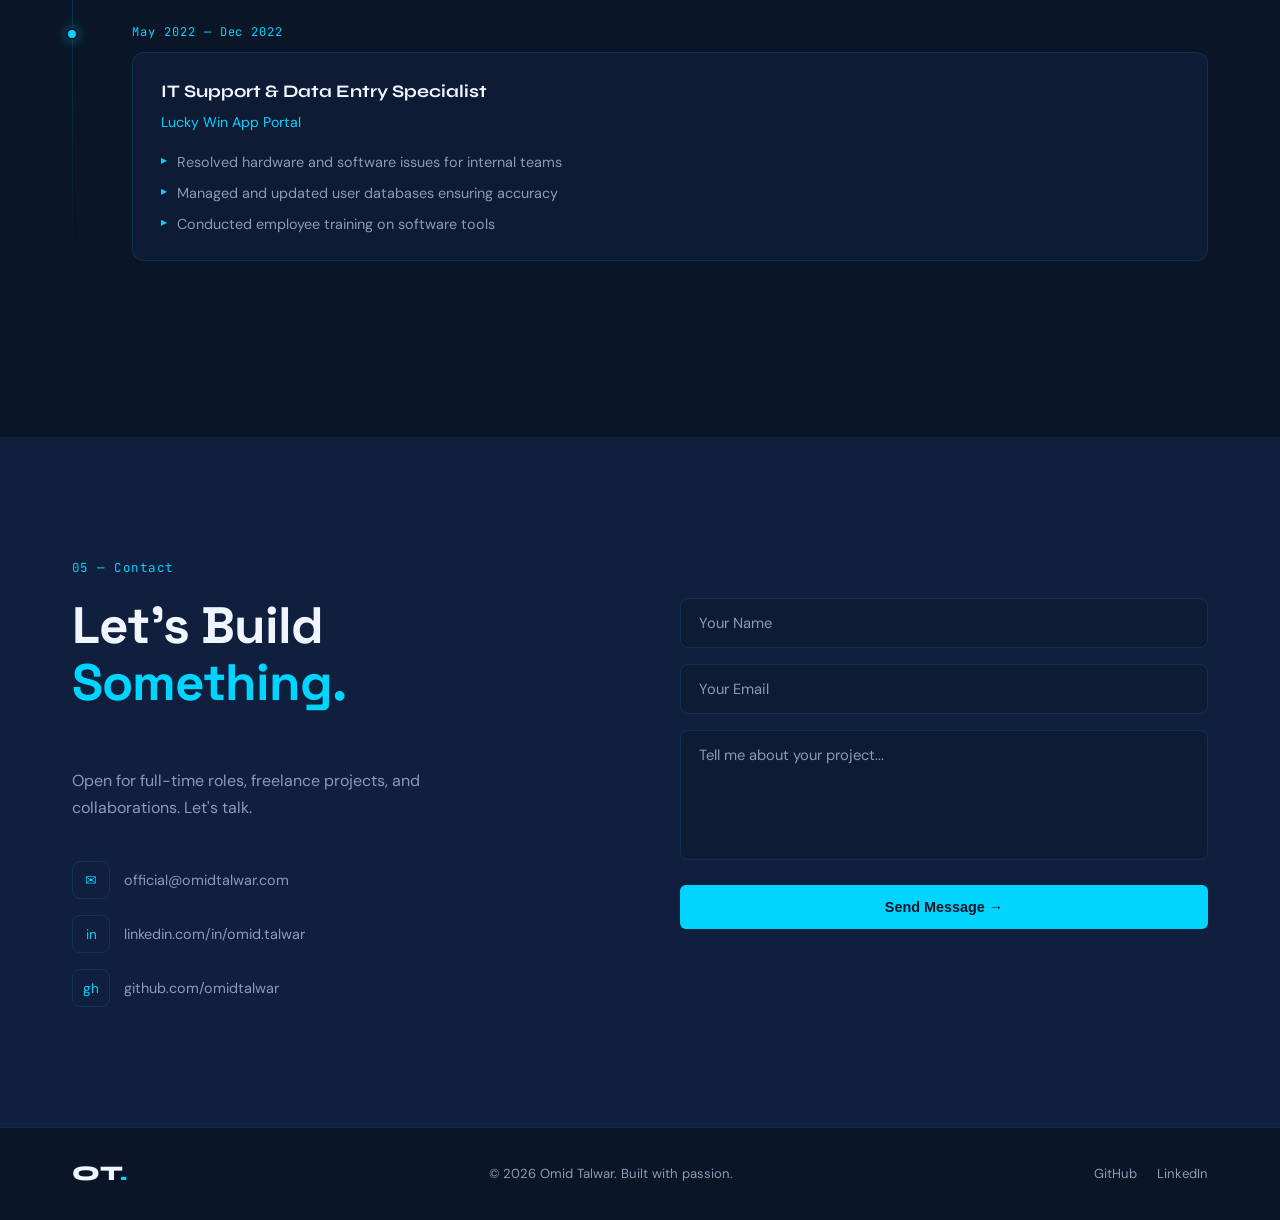
==== commit 4cc08a2b: "urls" ====
--- a/index.html
+++ b/index.html
@@ -218,7 +218,7 @@
       <div class="projects-grid">
 
         <div class="project-card featured reveal-card">
-          <div class="project-thumb tabib-thumb">
+          <div class="project-thumb tabib-thumb" style="background-image: url('https://play-lh.googleusercontent.com/aMxDmoK0mqN1tc9gREaA14lnmU9mPOwILD5S8liIBX94FmAi_zuZ2Y9-eRt6DOeIFba1qHnICz3H4EI0sUXtPWg=w1024-h500-rw')">
             <img src="https://play-lh.googleusercontent.com/aMxDmoK0mqN1tc9gREaA14lnmU9mPOwILD5S8liIBX94FmAi_zuZ2Y9-eRt6DOeIFba1qHnICz3H4EI0sUXtPWg=w1024-h500-rw" alt="Tabib App" loading="lazy" />
             <div class="project-badge">Live on Play Store</div>
           </div>
@@ -320,14 +320,14 @@
         <div class="project-card freelance-card reveal-card">
           <div class="project-thumb freelance-thumb">
             <div class="freelance-logos">
-              <div class="freelance-logo-wrap">
-                <img src="https://logo.clearbit.com/freelancer.com" alt="Freelancer.com" />
-                <span>Freelancer.com</span>
+              <div class="freelance-badge freelancer-badge">
+                <svg viewBox="0 0 24 24" fill="currentColor" width="22" height="22"><path d="M21.97 5.757L14.82 12.9l-1.635-1.607 5.765-5.536H15.3V3.5h6.67v2.257zM8.477 3.5H2.03v2.257l4.648 4.625L2.03 14.95V20.5h6.447V12.9L4.71 9.097l3.767-3.34V3.5zm5.843 8.054l-2.32 2.32-2.32-2.32V20.5h4.64V11.554z"/></svg>
+                Freelancer.com
               </div>
               <div class="freelance-logo-divider"></div>
-              <div class="freelance-logo-wrap">
-                <img src="https://logo.clearbit.com/upwork.com" alt="Upwork" />
-                <span>Upwork</span>
+              <div class="freelance-badge upwork-badge">
+                <svg viewBox="0 0 24 24" fill="currentColor" width="22" height="22"><path d="M18.561 13.158c-1.102 0-2.135-.467-3.074-1.227l.228-1.076.008-.042c.207-1.143.849-3.06 2.839-3.06 1.492 0 2.703 1.212 2.703 2.703-.001 1.489-1.212 2.702-2.704 2.702zm0-8.14c-2.539 0-4.51 1.649-5.31 4.366-1.22-1.834-2.148-4.036-2.687-5.892H7.828v7.112c-.002 1.406-1.141 2.546-2.547 2.546-1.405 0-2.543-1.14-2.545-2.546V3.492H0v7.112c0 2.914 2.37 5.303 5.281 5.303 2.913 0 5.283-2.389 5.283-5.303v-1.19c.529 1.107 1.182 2.229 1.974 3.221l-1.673 7.873h2.797l1.213-5.71c1.063.679 2.285 1.109 3.686 1.109 3 0 5.439-2.452 5.439-5.45 0-3-2.439-5.439-5.439-5.439z"/></svg>
+                Upwork
               </div>
             </div>
           </div>
--- a/style.css
+++ b/style.css
@@ -457,17 +457,31 @@
   font-family: var(--font-mono); font-size: 0.7rem; color: var(--accent);
 }
 .tabib-thumb {
-  background: #020d1f;
-  overflow: hidden;
+  background-size: cover;
+  background-position: center;
+  position: relative;
+  display: flex !important;
+  align-items: center;
+  justify-content: center;
+}
+.tabib-thumb::before {
+  content: '';
+  position: absolute; inset: 0;
+  background: rgba(2, 10, 28, 0.6);
+  backdrop-filter: blur(8px);
+  -webkit-backdrop-filter: blur(8px);
 }
 .tabib-thumb img {
+  position: relative; z-index: 1;
+  width: 78%; height: auto;
   object-fit: contain !important;
-  object-position: center center !important;
-  transform: rotate(-2deg) scale(1.08);
+  transform: rotate(-4deg) scale(1);
+  border-radius: 10px;
+  box-shadow: 0 16px 48px rgba(0,0,0,0.55);
   transition: transform 0.5s ease;
 }
 .project-card:hover .tabib-thumb img {
-  transform: rotate(0deg) scale(1.03);
+  transform: rotate(-1deg) scale(1.03);
 }
 .freelance-card { border-style: dashed; border-color: rgba(0,212,255,0.2); }
 .freelance-thumb {
@@ -476,23 +490,28 @@
   align-items: center; justify-content: center;
 }
 .freelance-logos {
-  display: flex; align-items: center; gap: 32px;
-}
-.freelance-logo-wrap {
-  display: flex; flex-direction: column; align-items: center; gap: 10px;
-}
-.freelance-logo-wrap img {
-  width: 56px; height: 56px;
-  object-fit: contain; border-radius: 12px;
-  background: #fff; padding: 6px;
-}
-.freelance-logo-wrap span {
-  font-family: var(--font-mono); font-size: 0.72rem;
-  color: var(--gray); letter-spacing: 0.05em;
+  display: flex; align-items: center; gap: 24px;
+}
+.freelance-badge {
+  display: flex; align-items: center; gap: 10px;
+  padding: 12px 22px;
+  border-radius: 12px;
+  font-family: var(--font-display); font-size: 1rem; font-weight: 700;
+  letter-spacing: -0.01em;
+}
+.freelancer-badge {
+  background: rgba(41, 178, 254, 0.12);
+  border: 1px solid rgba(41, 178, 254, 0.35);
+  color: #29B2FE;
+}
+.upwork-badge {
+  background: rgba(20, 168, 0, 0.12);
+  border: 1px solid rgba(20, 168, 0, 0.35);
+  color: #6FDA44;
 }
 .freelance-logo-divider {
-  width: 1px; height: 50px;
-  background: rgba(0,212,255,0.2);
+  width: 1px; height: 40px;
+  background: rgba(255,255,255,0.1);
 }
 
 /* ── EXPERIENCE ────────────────────────────────────────────────────────────── */
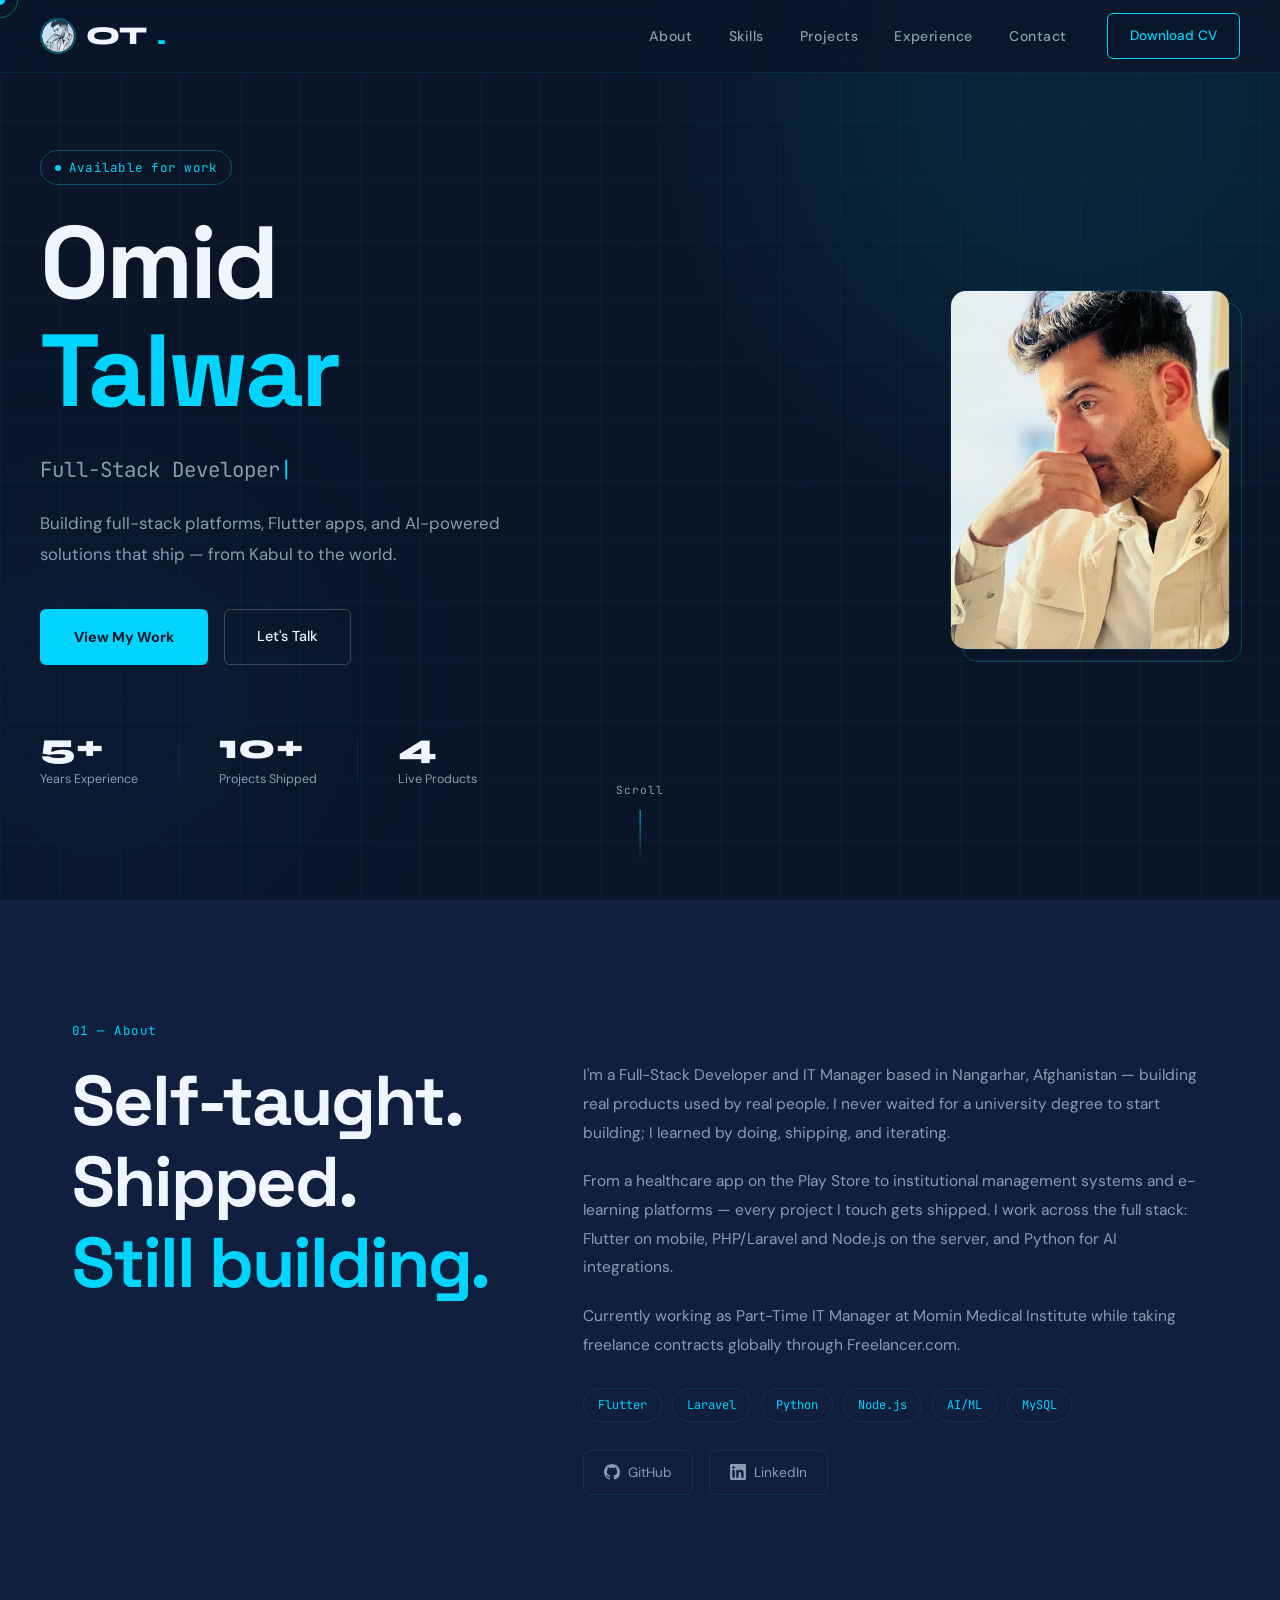
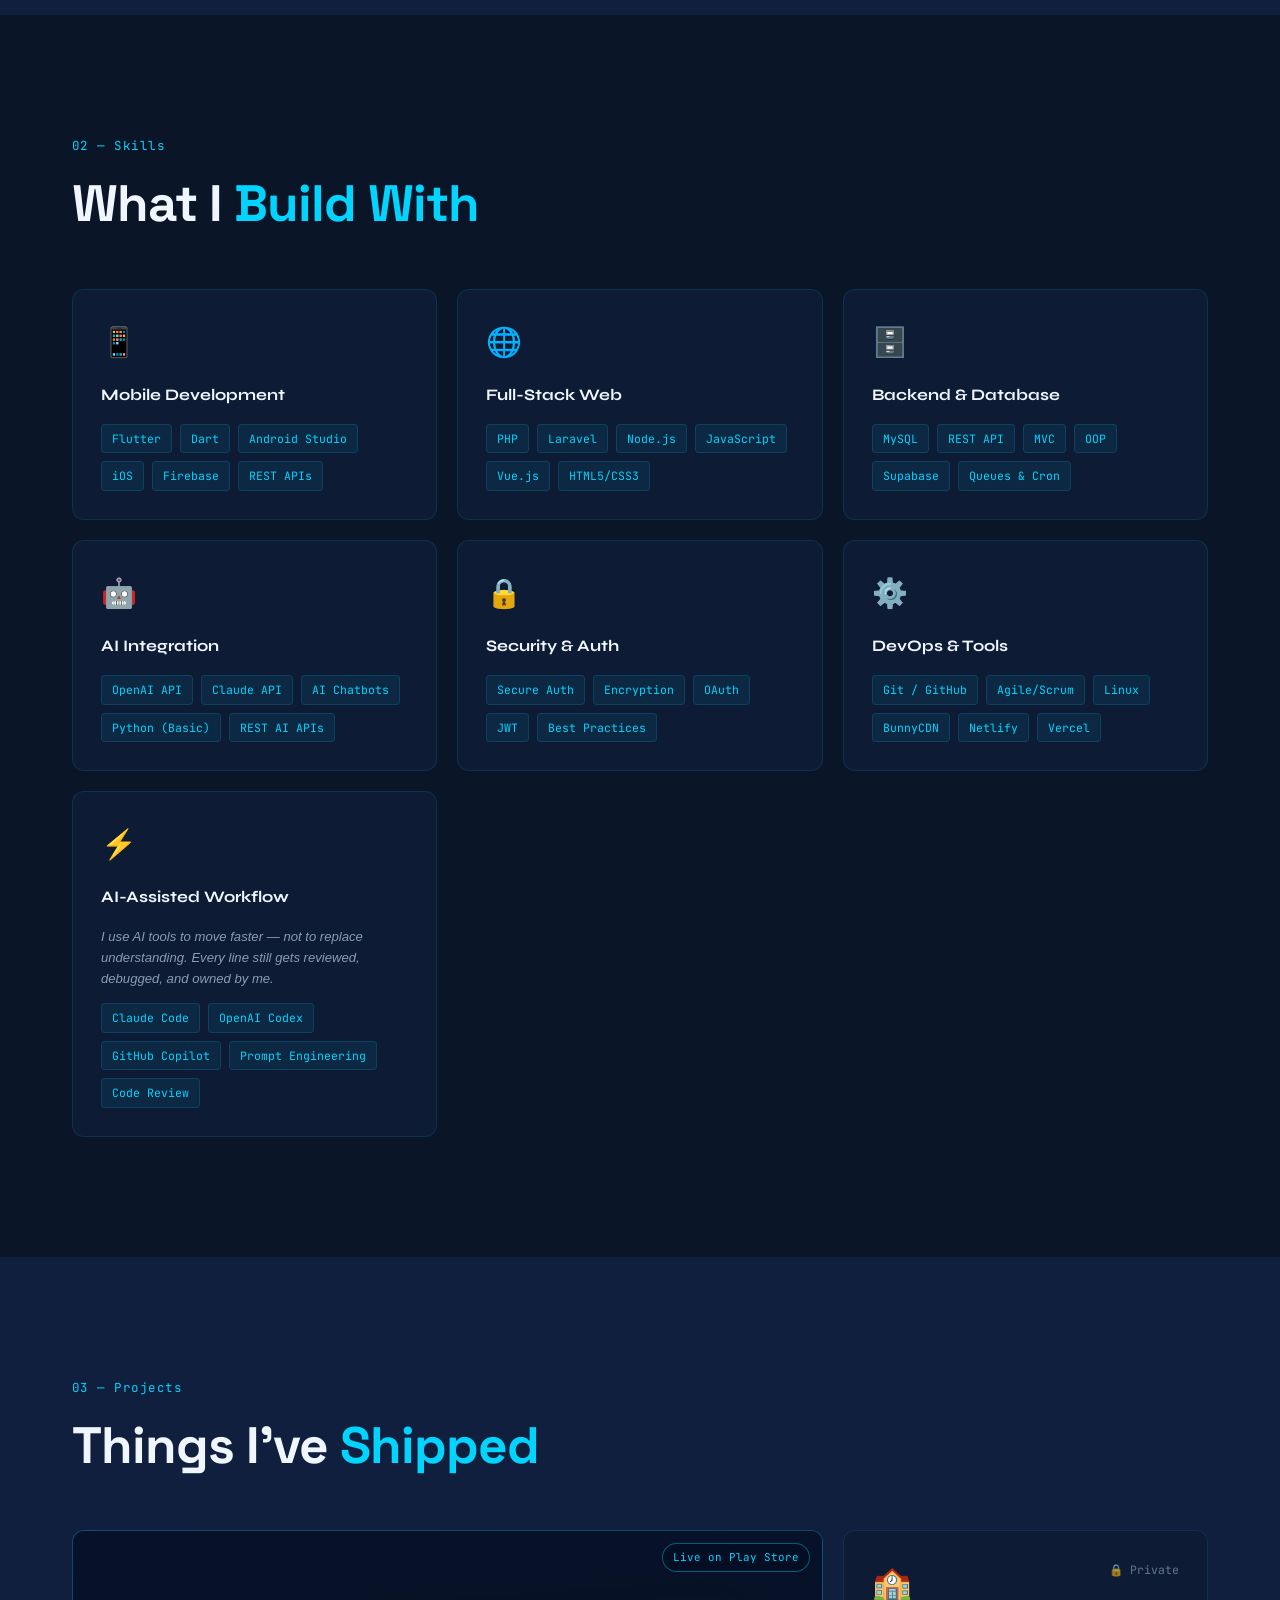
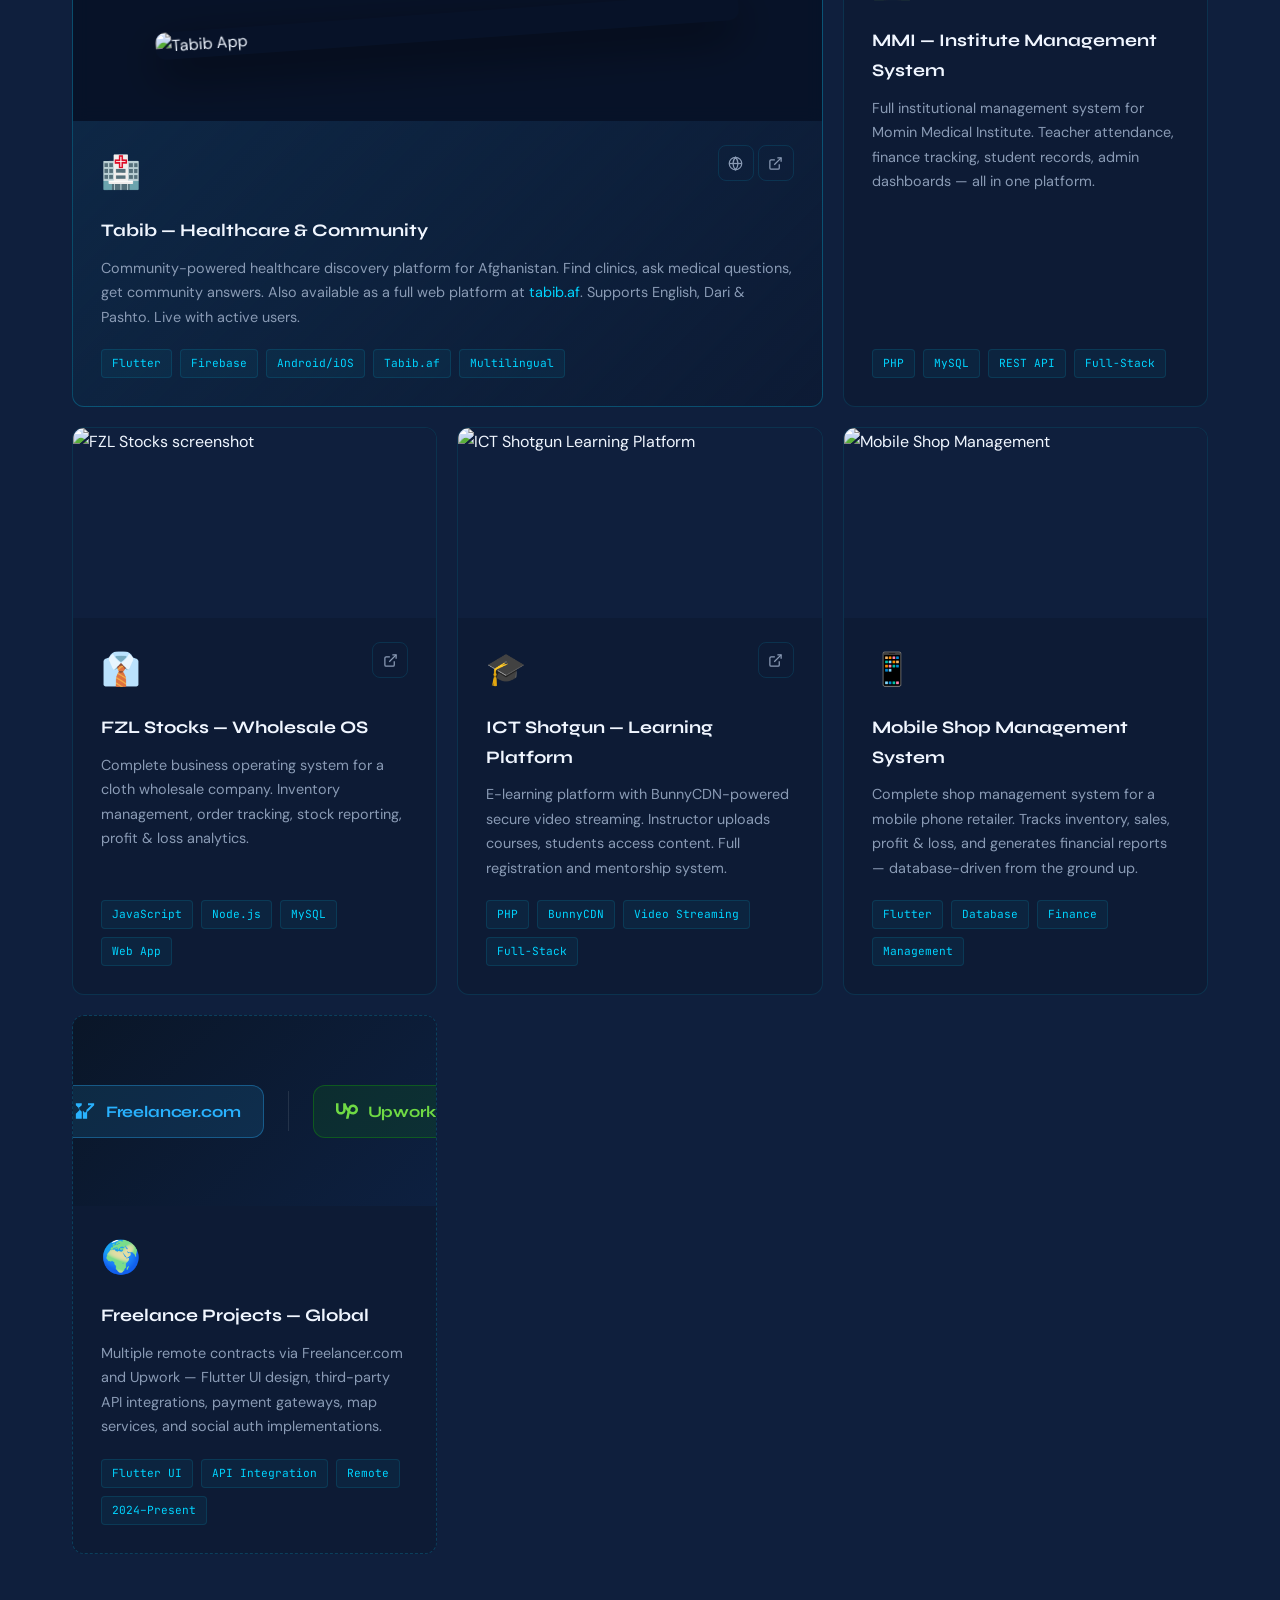
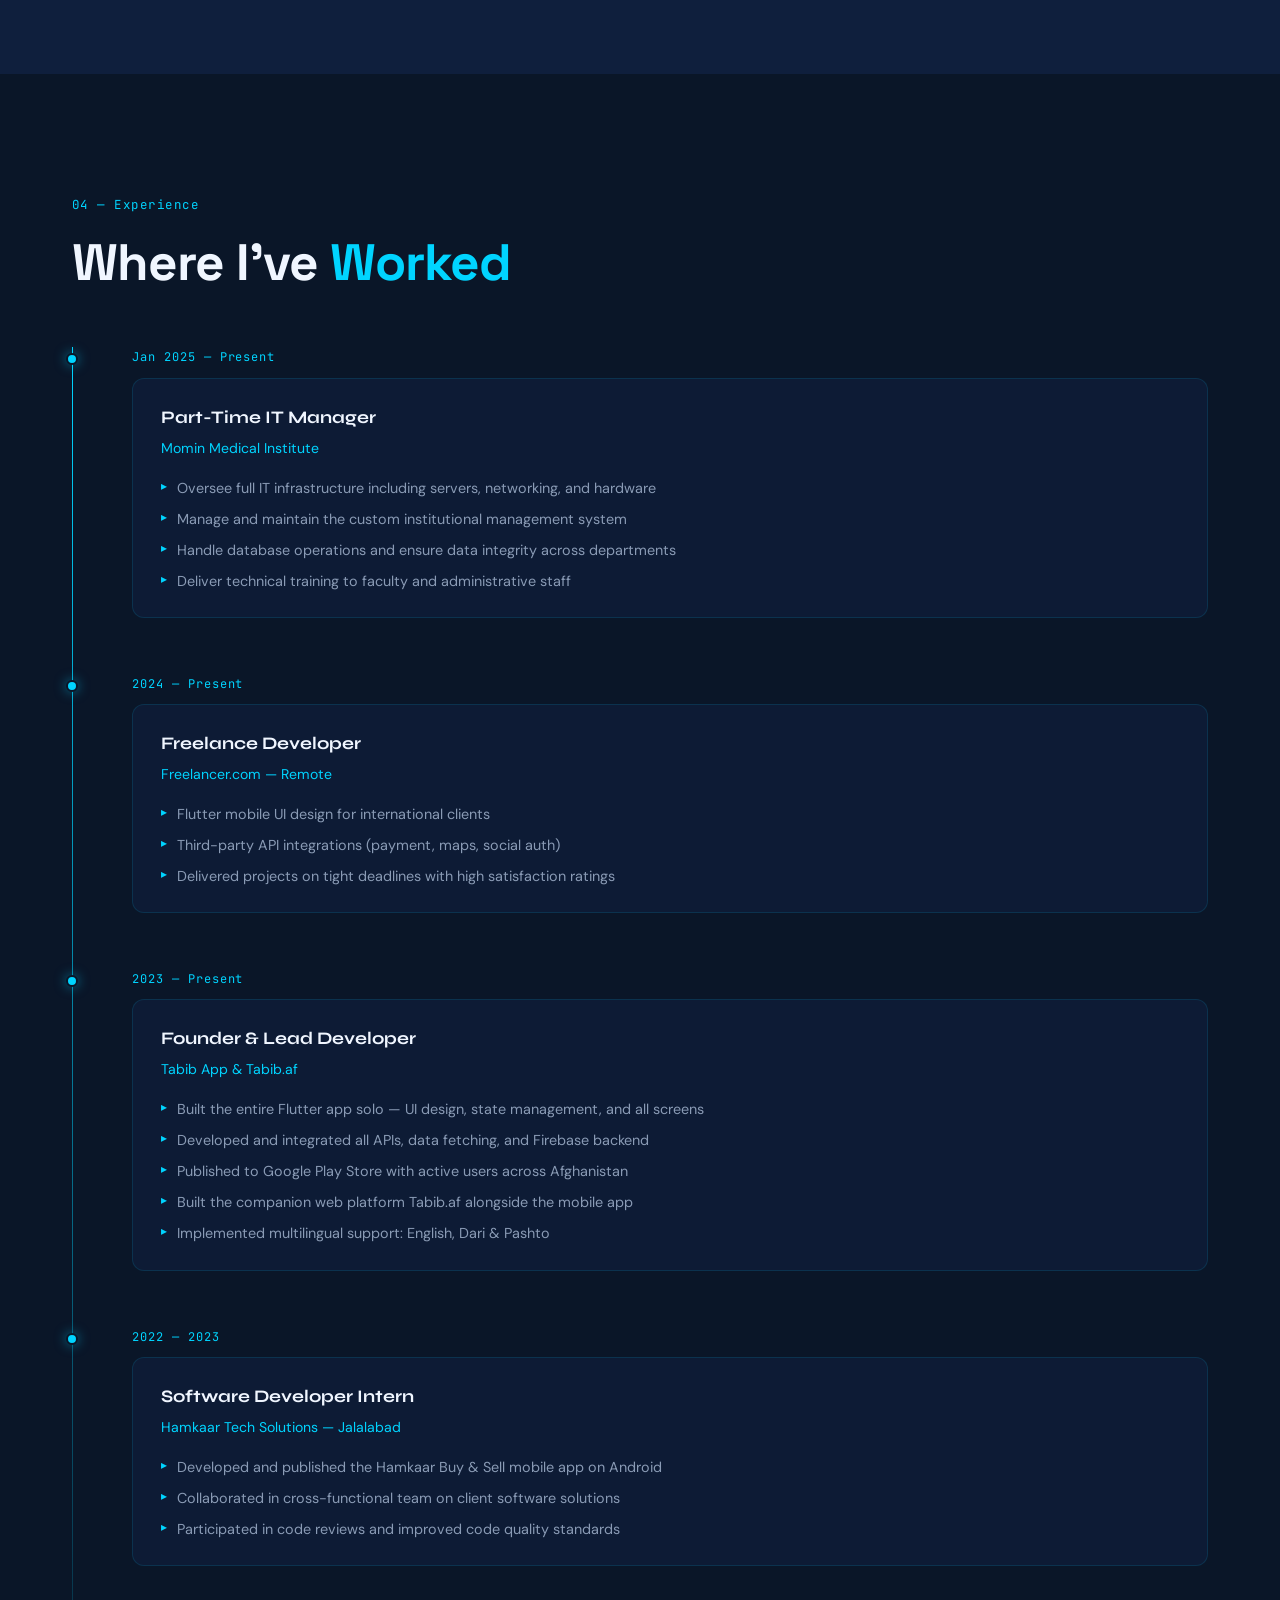
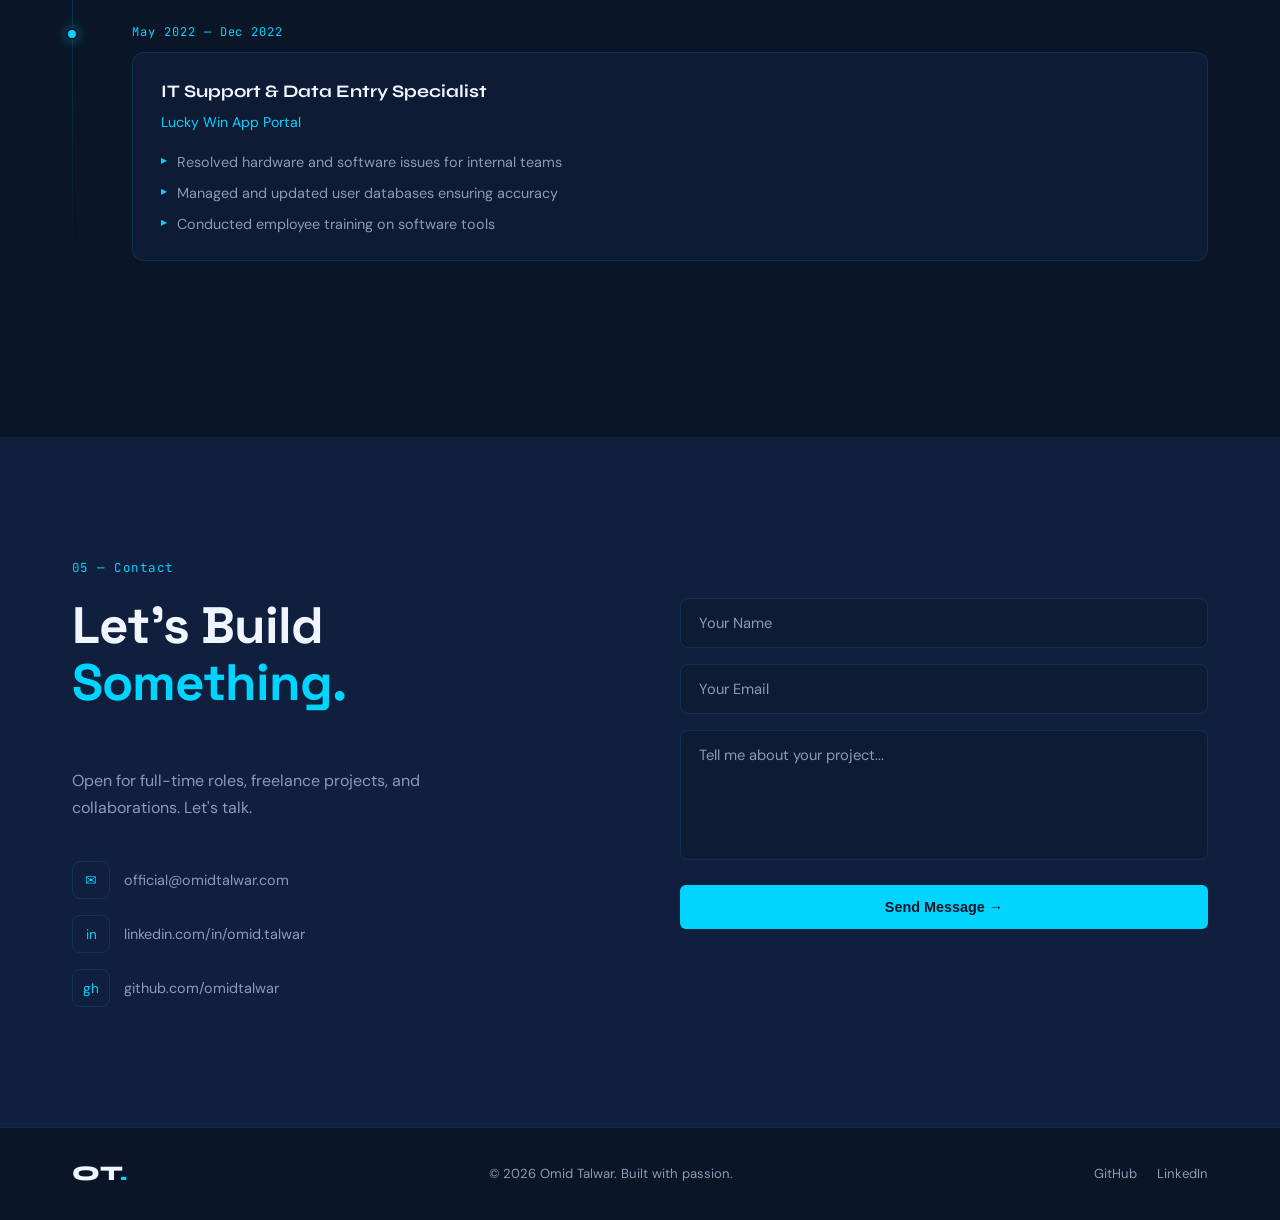
==== commit 918b814f: "add CNAME" ====
--- a/index.html
+++ b/index.html
@@ -21,7 +21,10 @@
   <!-- NAV -->
   <nav id="nav">
     <div class="nav-inner">
-      <a href="#" class="nav-logo">OT<span>.</span></a>
+      <a href="#" class="nav-logo">
+        <img src="icon.png" alt="Omid Talwar" class="nav-icon" />
+        OT<span>.</span>
+      </a>
       <ul class="nav-links">
         <li><a href="#about">About</a></li>
         <li><a href="#skills">Skills</a></li>
--- a/style.css
+++ b/style.css
@@ -77,8 +77,15 @@
   font-size: 1.6rem; font-weight: 800;
   color: var(--white);
   margin-right: auto;
+  display: flex; align-items: center; gap: 10px;
 }
 .nav-logo span { color: var(--accent); }
+.nav-icon {
+  width: 36px; height: 36px;
+  border-radius: 50%;
+  object-fit: cover;
+  border: 2px solid rgba(0,212,255,0.35);
+}
 .nav-links { display: flex; gap: 36px; }
 .nav-links a {
   font-size: 0.88rem; font-weight: 500; letter-spacing: 0.04em;
